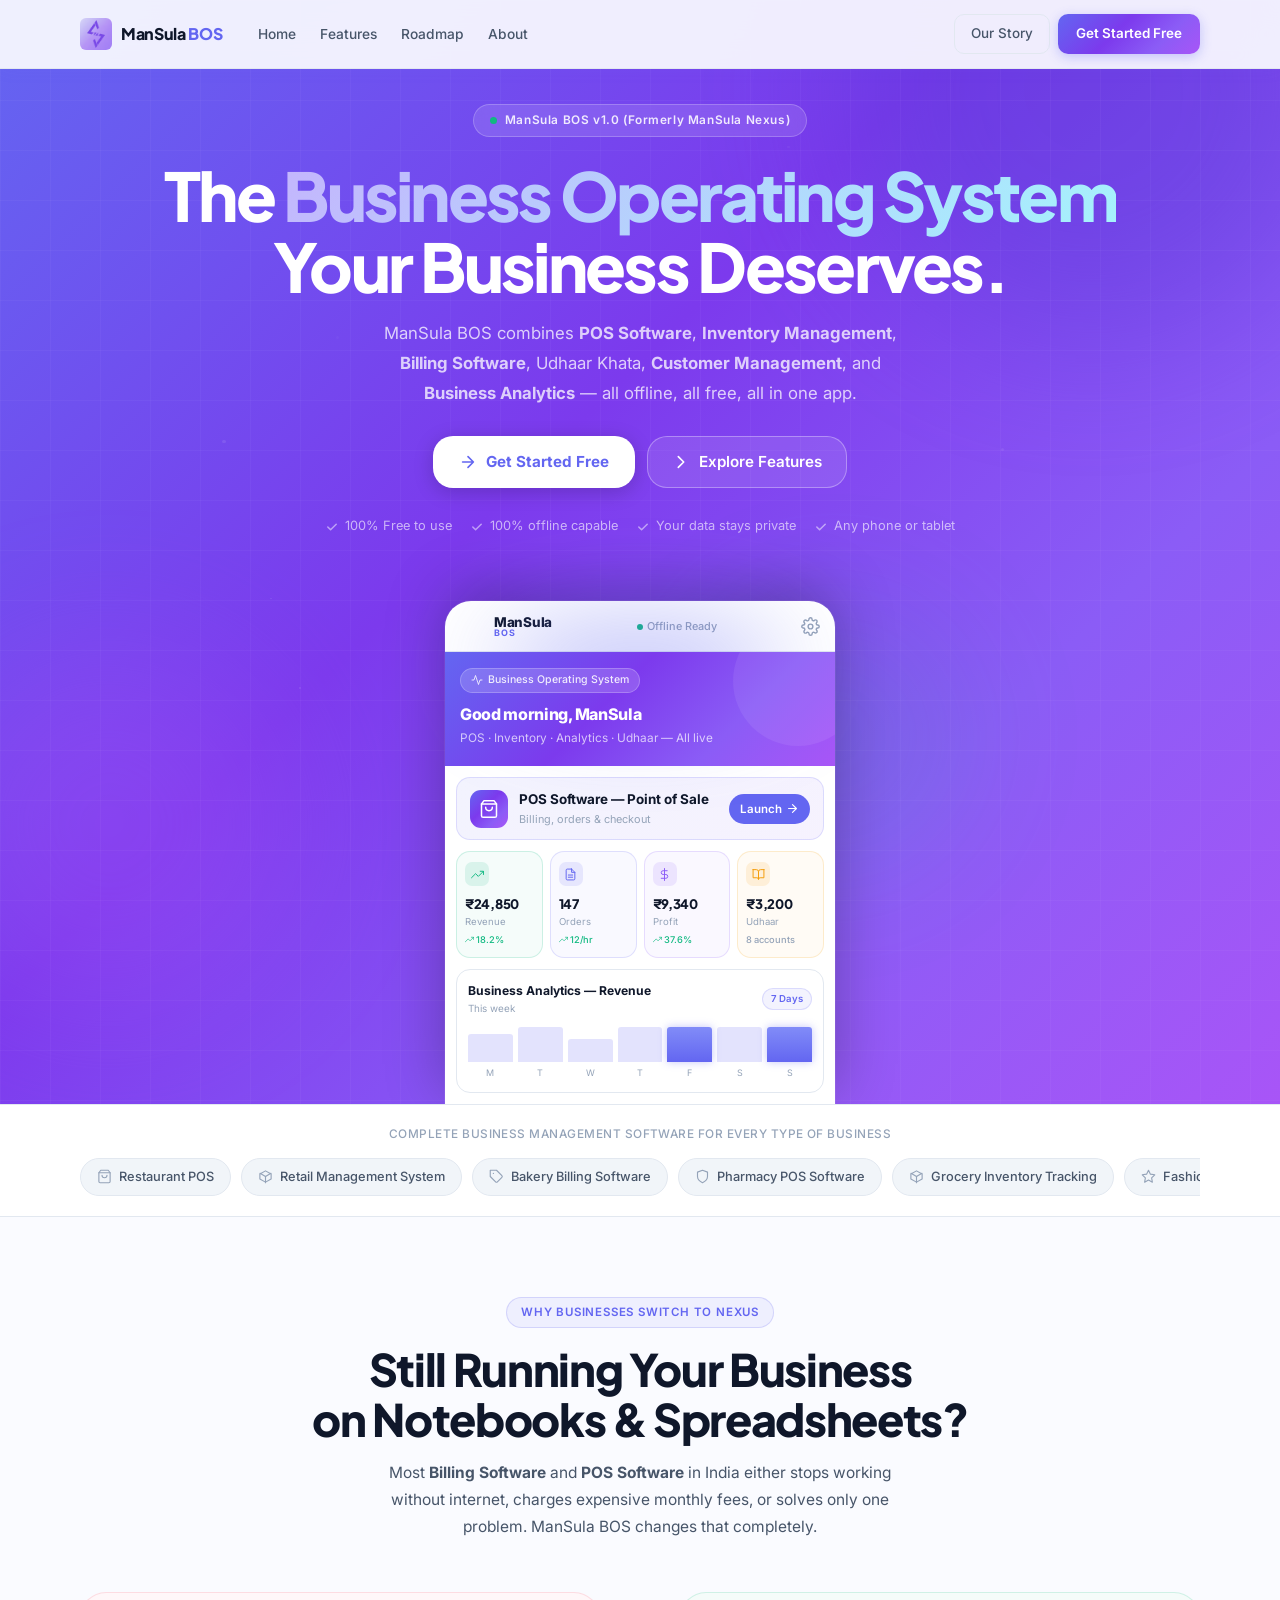
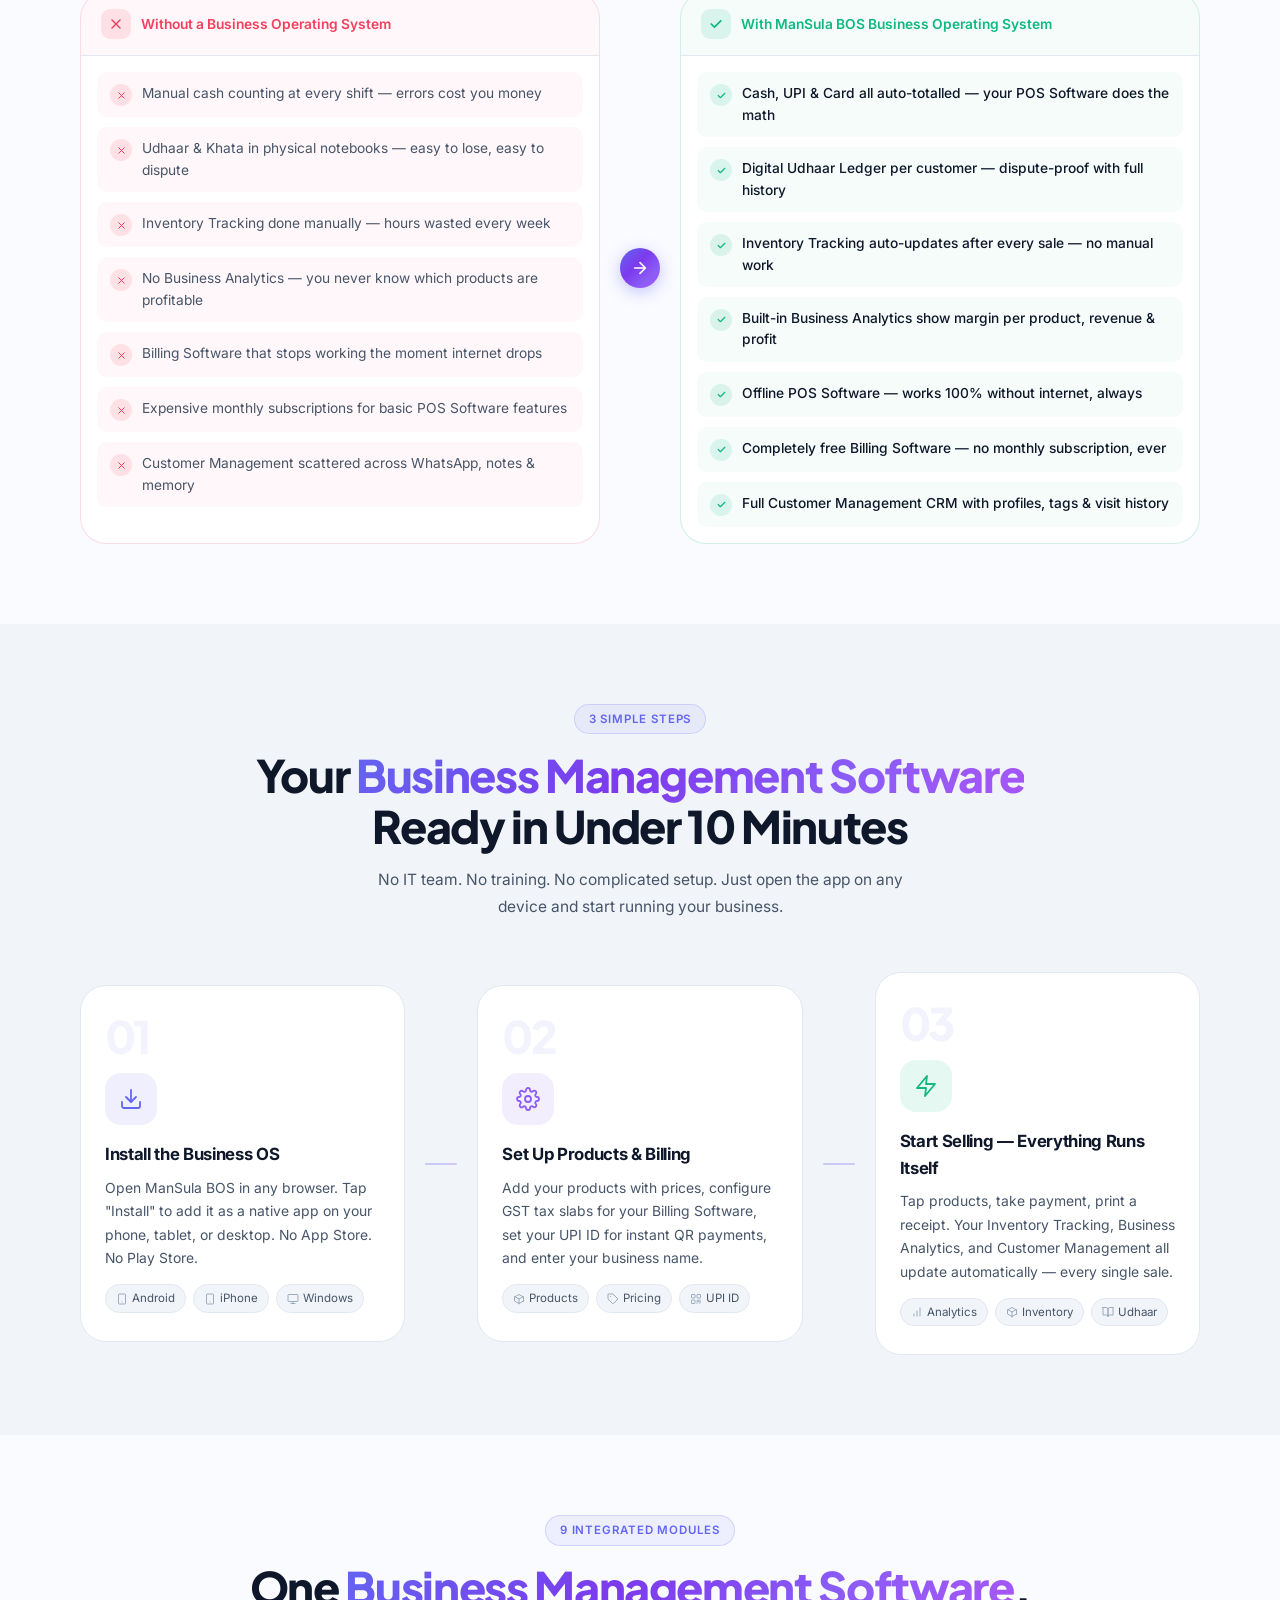
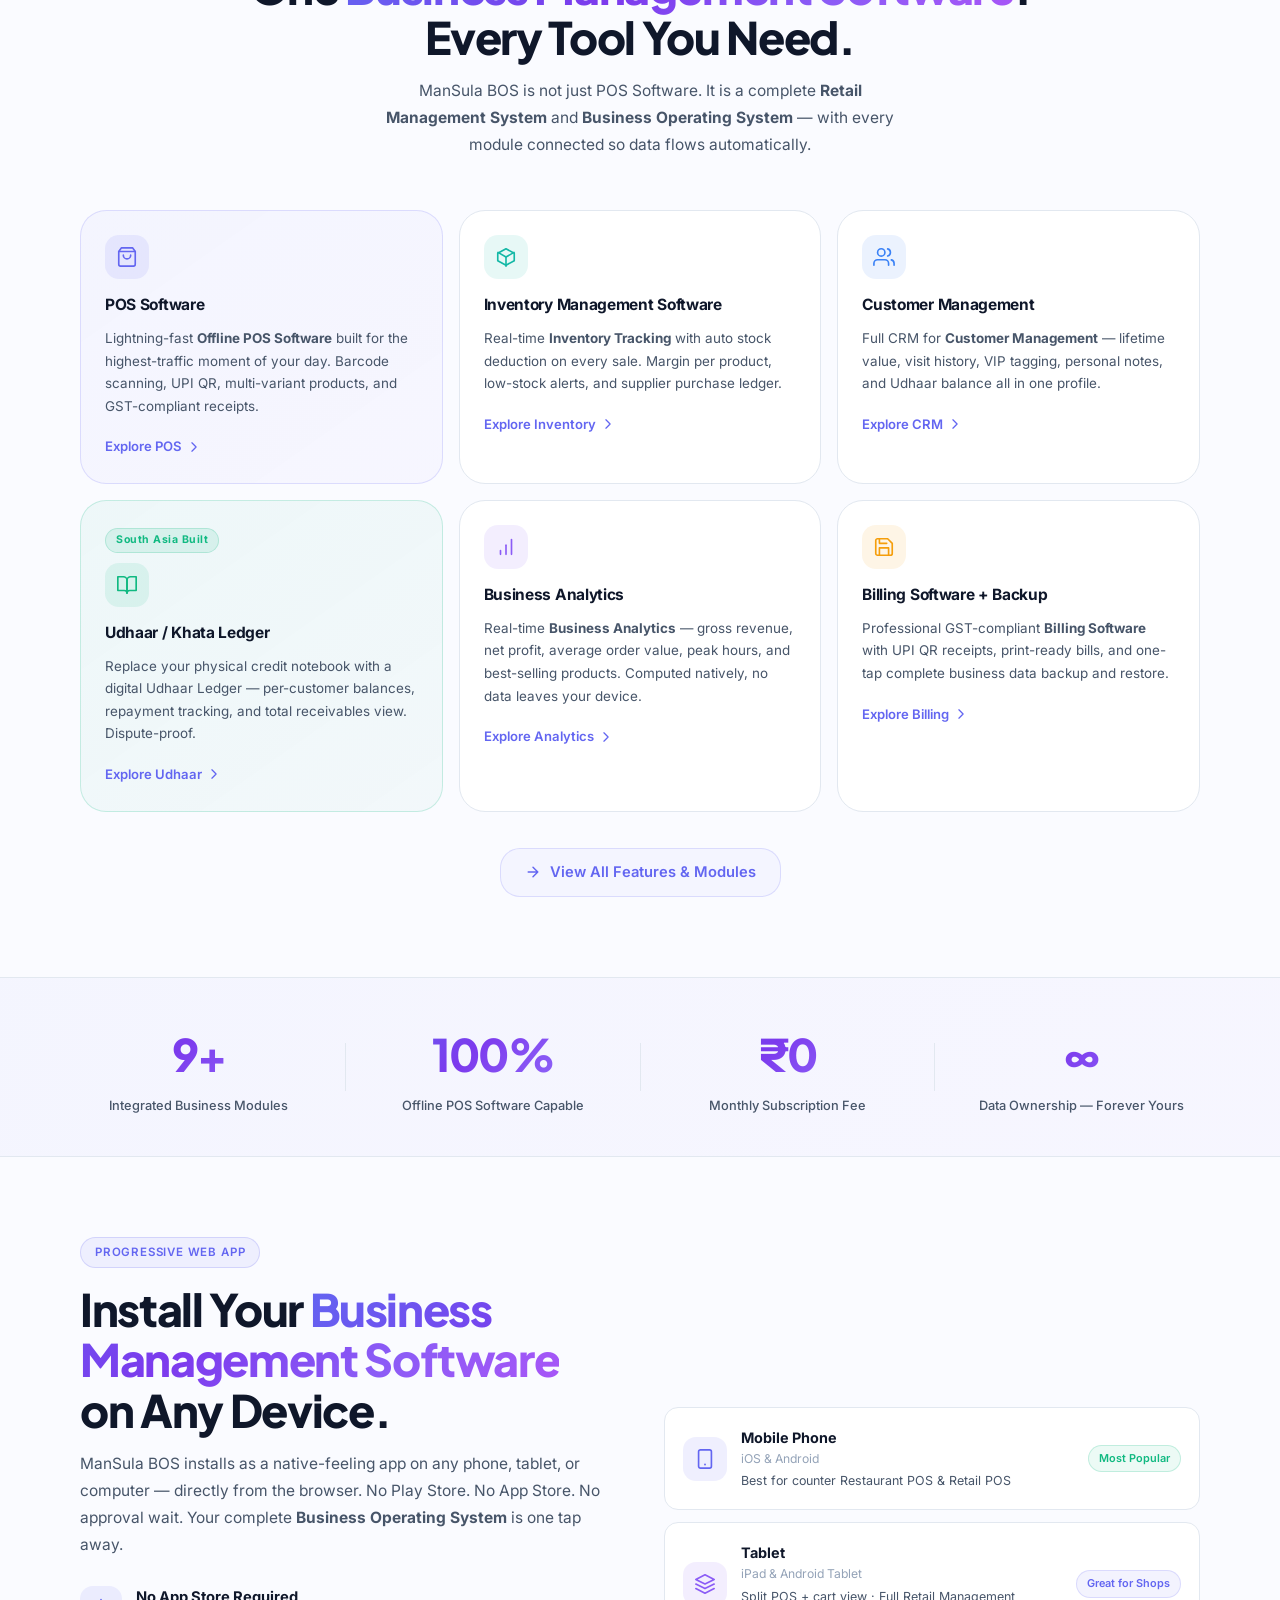
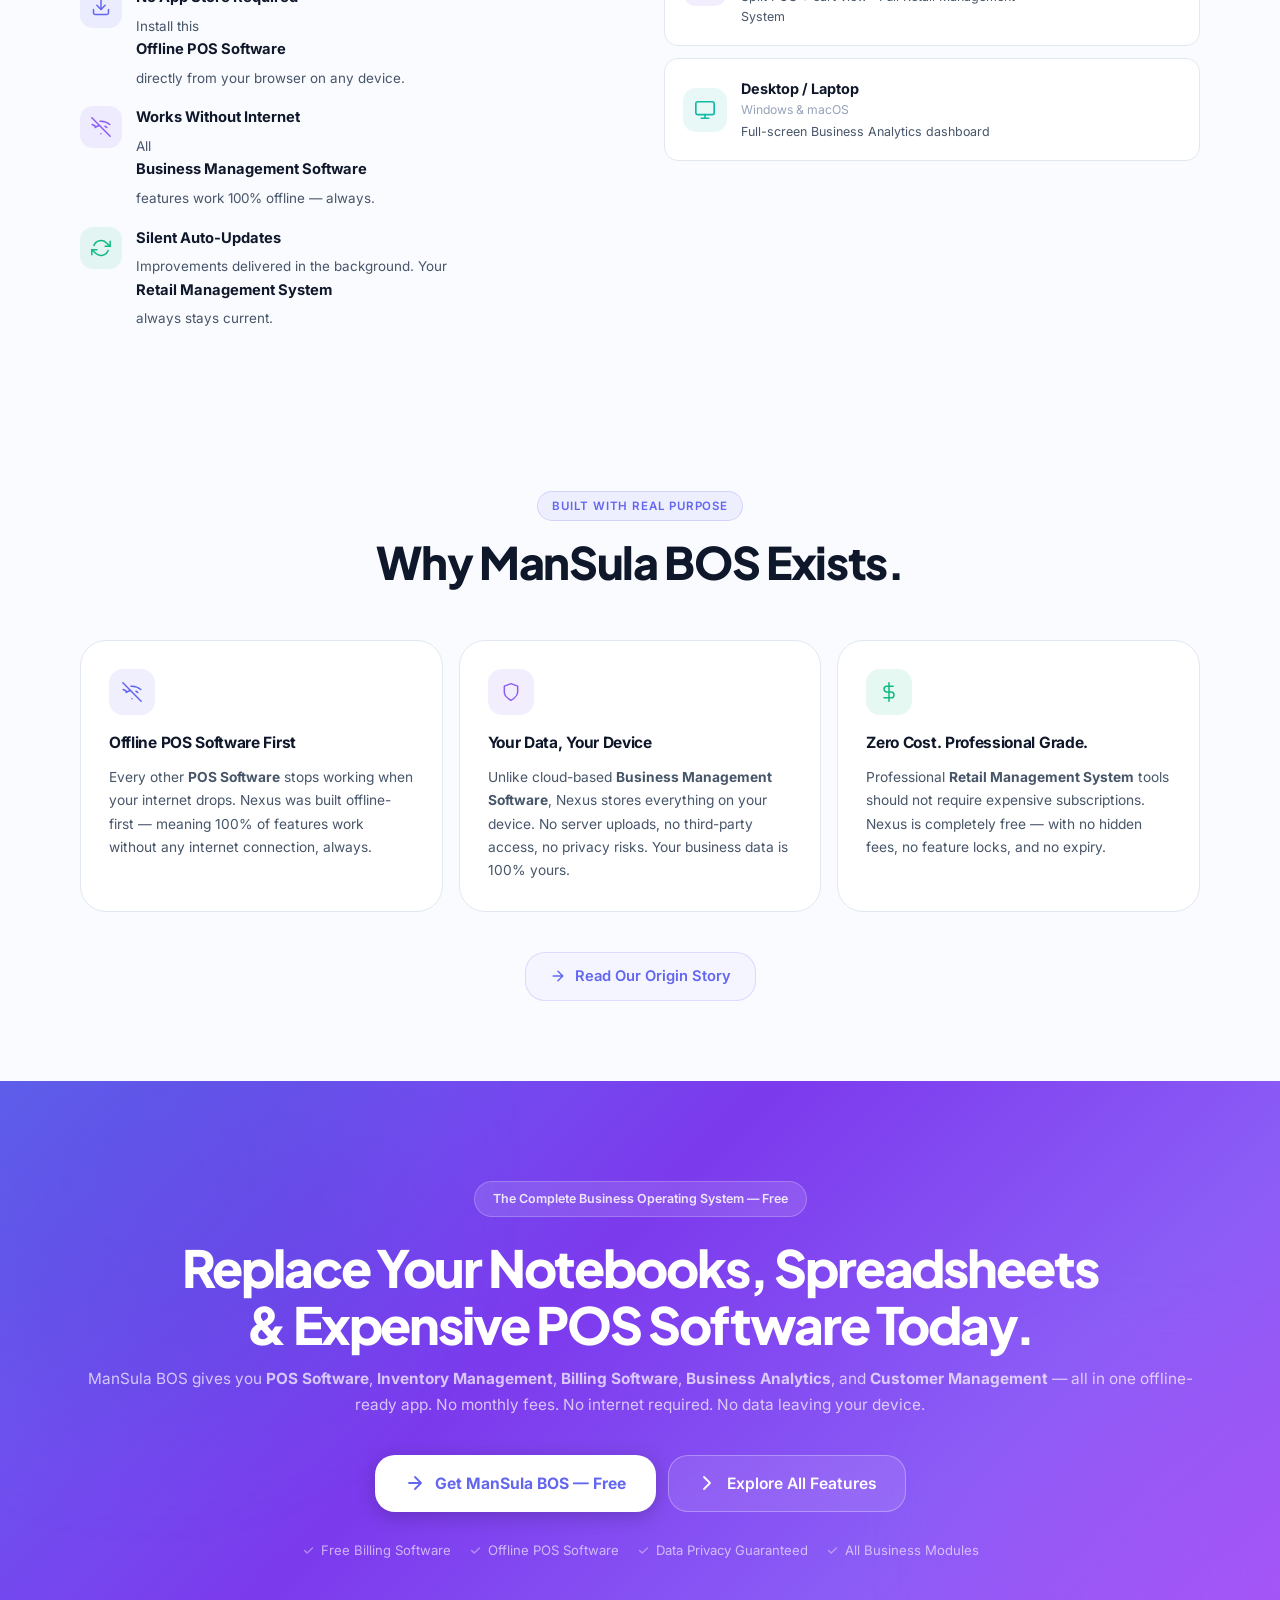
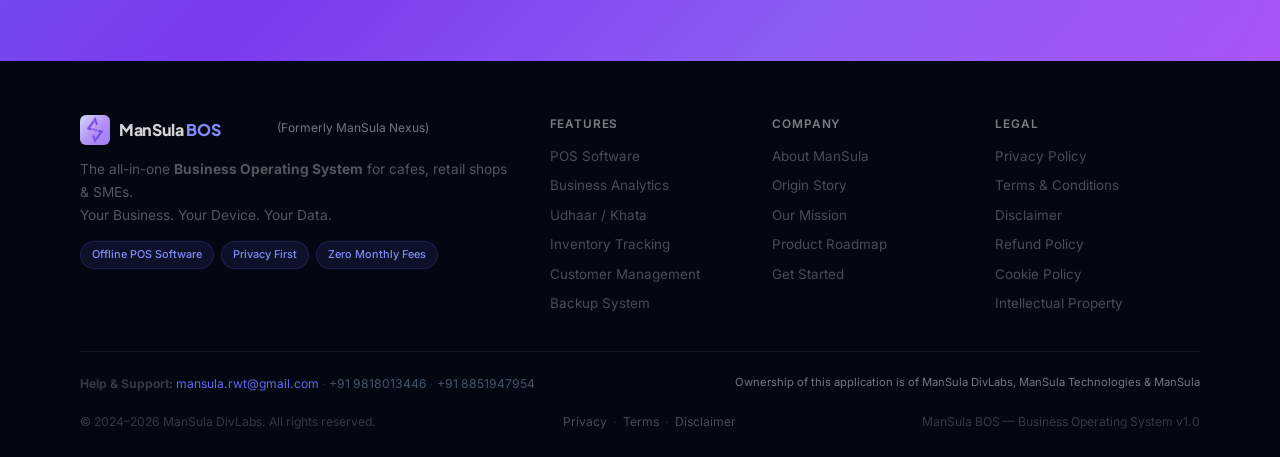
==== index.html @ 17d390ce "Initial commit for ManSula BOS (formerly Nexus)" ====
<!DOCTYPE html>
<html lang="en">

<head>
  <meta charset="UTF-8" />
  <meta name="viewport" content="width=device-width, initial-scale=1.0" />
  <title>ManSula BOS — #1 Offline Business Operating System (formerly Nexus)</title>
  <meta name="description"
    content="ManSula BOS is the all-in-one offline Business Operating System for Indian SMEs. Features POS Software, Inventory Management, Billing Software, Udhaar Khata, Customer Management & Business Analytics. Free, no monthly fees." />
  <meta name="keywords"
    content="ManSula BOS, MS BOS, ManSula Business Operating System, ManSula Business OS, ManSula Nexus, Business Operating System, POS Software, Inventory Management Software, Billing Software, Business Management Software, Offline POS Software, Retail Management System, Restaurant POS, Inventory Tracking, Customer Management, Business Analytics, Udhaar Khata, offline billing India" />
  <meta name="robots" content="index, follow" />
  <meta name="author" content="ManSula DivLabs" />
  <link rel="canonical" href="https://mansulanexus.app/index.html" />
  <meta property="og:title" content="ManSula BOS — Offline Business Operating System" />
  <meta property="og:description"
    content="The complete offline-first POS Software, Inventory Management, Billing & Business Analytics platform for SMEs. Free. Works without internet." />
  <meta property="og:type" content="website" />
  <meta property="og:url" content="https://mansulanexus.app" />
  <meta name="twitter:card" content="summary_large_image" />
  <meta name="twitter:title" content="ManSula BOS — Business Operating System" />
  <meta name="twitter:description"
    content="All-in-one offline POS Software, Inventory Tracking, Billing Software & Business Analytics for cafes, retail shops & SMEs." />
  <link rel="preconnect" href="https://fonts.googleapis.com" />
  <link rel="preconnect" href="https://fonts.gstatic.com" crossorigin />
  <link
    href="https://fonts.googleapis.com/css2?family=Inter:wght@300;400;500;600;700;800;900&family=Plus+Jakarta+Sans:wght@400;500;600;700;800&display=swap"
    rel="stylesheet" />
  <link rel="stylesheet" href="style.css" />
  <script type="application/ld+json">
  {
    "@context": "https://schema.org",
    "@type": "SoftwareApplication",
    "name": "ManSula BOS",
    "alternateName": ["MS BOS", "ManSula Nexus", "ManSula Business OS"],
    "applicationCategory": "BusinessApplication",
    "operatingSystem": "Web, iOS, Android, Windows, macOS",
    "offers": { "@type": "Offer", "price": "0", "priceCurrency": "INR" },
    "description": "ManSula BOS is an offline-first Business Operating System featuring POS Software, Inventory Management Software, Billing Software, Udhaar Khata Ledger, Customer Management, and Business Analytics for Indian SMEs, cafes, retail stores, and restaurants.",
    "featureList": ["Offline POS Software", "Inventory Management Software", "Billing Software", "Udhaar Khata Ledger", "Customer Management", "Business Analytics", "Retail Management System", "Restaurant POS"],
    "url": "https://mansulanexus.app",
    "publisher": { "@type": "Organization", "name": "ManSula DivLabs" }
  }
  </script>
</head>

<body>

  <div id="nav-placeholder"></div>

  <!-- ═══════ HERO ═══════ -->
  <section class="hero" id="hero">
    <div class="hero-orbs">
      <div class="orb o1"></div>
      <div class="orb o2"></div>
      <div class="orb o3"></div>
    </div>
    <div class="hero-grid-bg"></div>
    <div class="container hero-inner">
      <div class="hero-badge"><span class="pulse-dot"></span>ManSula BOS v1.0 (Formerly ManSula Nexus)</div>
      <h1 class="hero-title">The <span class="ht-grad">Business Operating System</span><br />Your Business Deserves.
      </h1>
      <p class="hero-sub">ManSula BOS combines <strong>POS Software</strong>, <strong>Inventory Management</strong>,
        <strong>Billing Software</strong>, Udhaar Khata, <strong>Customer Management</strong>, and <strong>Business
          Analytics</strong> — all offline, all free, all in one app.</p>
      <div class="hero-btns">
        <a href="#cta" class="btn-white"><svg width="18" height="18">
            <use href="#ic-arrow-r" />
          </svg>Get Started Free</a>
        <a href="features.html" class="btn-outline-white"><svg width="18" height="18">
            <use href="#ic-chevron-r" />
          </svg>Explore Features</a>
      </div>
      <div class="hero-trust">
        <div class="ht-item"><svg width="14" height="14">
            <use href="#ic-check" />
          </svg>100% Free to use</div>
        <div class="ht-item"><svg width="14" height="14">
            <use href="#ic-check" />
          </svg>100% offline capable</div>
        <div class="ht-item"><svg width="14" height="14">
            <use href="#ic-check" />
          </svg>Your data stays private</div>
        <div class="ht-item"><svg width="14" height="14">
            <use href="#ic-check" />
          </svg>Any phone or tablet</div>
      </div>
    </div>

    <!-- App Preview -->
    <div class="hero-preview-wrap">
      <div class="hero-glow-halo"></div>
      <div class="hero-app-shell">
        <div class="has-topbar">
          <div class="has-brand">
            <svg width="26" height="26">
              <use href="#ic-logo" />
            </svg>
            <div><span class="has-name">ManSula</span><span class="has-sub">BOS</span></div>
          </div>
          <div class="has-status"><span class="online-dot"></span>Offline Ready</div>
          <svg width="19" height="19" style="color:var(--t3)">
            <use href="#ic-settings" />
          </svg>
        </div>
        <div class="has-banner">
          <div class="has-banner-orb"></div>
          <div class="has-banner-pill"><svg width="12" height="12">
              <use href="#ic-activity" />
            </svg>Business Operating System</div>
          <div class="has-banner-title">Good morning, ManSula</div>
          <div class="has-banner-sub">POS · Inventory · Analytics · Udhaar — All live</div>
        </div>
        <div class="has-pos-strip">
          <div class="has-pos-icon"><svg width="20" height="20">
              <use href="#ic-cart" />
            </svg></div>
          <div>
            <div class="has-pos-name">POS Software — Point of Sale</div>
            <div class="has-pos-desc">Billing, orders &amp; checkout</div>
          </div>
          <div class="has-pos-launch">Launch <svg width="13" height="13">
              <use href="#ic-arrow-r" />
            </svg></div>
        </div>
        <div class="has-stats">
          <div class="has-stat hsg">
            <div class="hsi ei"><svg width="13" height="13">
                <use href="#ic-trend" />
              </svg></div>
            <div class="hs-val">₹24,850</div>
            <div class="hs-lbl">Revenue</div>
            <div class="hs-trend tup"><svg width="9" height="9">
                <use href="#ic-trend" />
              </svg>18.2%</div>
          </div>
          <div class="has-stat hsi-b">
            <div class="hsi ii"><svg width="13" height="13">
                <use href="#ic-file" />
              </svg></div>
            <div class="hs-val">147</div>
            <div class="hs-lbl">Orders</div>
            <div class="hs-trend tup"><svg width="9" height="9">
                <use href="#ic-trend" />
              </svg>12/hr</div>
          </div>
          <div class="has-stat hsi-c">
            <div class="hsi pi"><svg width="13" height="13">
                <use href="#ic-dollar" />
              </svg></div>
            <div class="hs-val">₹9,340</div>
            <div class="hs-lbl">Profit</div>
            <div class="hs-trend tup"><svg width="9" height="9">
                <use href="#ic-trend" />
              </svg>37.6%</div>
          </div>
          <div class="has-stat hsi-d">
            <div class="hsi ai"><svg width="13" height="13">
                <use href="#ic-book" />
              </svg></div>
            <div class="hs-val">₹3,200</div>
            <div class="hs-lbl">Udhaar</div>
            <div class="hs-trend tneut">8 accounts</div>
          </div>
        </div>
        <div class="has-chart">
          <div class="hc-head">
            <div>
              <div class="hc-title">Business Analytics — Revenue</div>
              <div class="hc-sub">This week</div>
            </div>
            <div class="hc-badge">7 Days</div>
          </div>
          <div class="hc-bars">
            <div class="hcb-g">
              <div class="hcb" style="height:52%"></div><span>M</span>
            </div>
            <div class="hcb-g">
              <div class="hcb" style="height:68%"></div><span>T</span>
            </div>
            <div class="hcb-g">
              <div class="hcb" style="height:44%"></div><span>W</span>
            </div>
            <div class="hcb-g">
              <div class="hcb" style="height:80%"></div><span>T</span>
            </div>
            <div class="hcb-g">
              <div class="hcb hcb-active" style="height:92%"></div><span>F</span>
            </div>
            <div class="hcb-g">
              <div class="hcb" style="height:74%"></div><span>S</span>
            </div>
            <div class="hcb-g">
              <div class="hcb hcb-active" style="height:100%"></div><span>S</span>
            </div>
          </div>
        </div>
      </div>
    </div>
  </section>

  <!-- ═══════ BIZ TYPES STRIP ═══════ -->
  <section class="biz-strip" aria-label="Supported business types">
    <div class="container">
      <p class="biz-strip-label">Complete Business Management Software for every type of business</p>
      <div class="biz-scroll-track">
        <div class="biz-scroll-inner">
          <div class="biz-tag"><svg width="15" height="15">
              <use href="#ic-cart" />
            </svg>Restaurant POS</div>
          <div class="biz-tag"><svg width="15" height="15">
              <use href="#ic-box" />
            </svg>Retail Management System</div>
          <div class="biz-tag"><svg width="15" height="15">
              <use href="#ic-tag" />
            </svg>Bakery Billing Software</div>
          <div class="biz-tag"><svg width="15" height="15">
              <use href="#ic-shield" />
            </svg>Pharmacy POS Software</div>
          <div class="biz-tag"><svg width="15" height="15">
              <use href="#ic-box" />
            </svg>Grocery Inventory Tracking</div>
          <div class="biz-tag"><svg width="15" height="15">
              <use href="#ic-star" />
            </svg>Fashion Retail POS</div>
          <div class="biz-tag"><svg width="15" height="15">
              <use href="#ic-phone" />
            </svg>Mobile Shop POS</div>
          <div class="biz-tag"><svg width="15" height="15">
              <use href="#ic-zap" />
            </svg>Electronics Billing</div>
          <div class="biz-tag"><svg width="15" height="15">
              <use href="#ic-cart" />
            </svg>Restaurant POS</div>
          <div class="biz-tag"><svg width="15" height="15">
              <use href="#ic-box" />
            </svg>Retail Management System</div>
          <div class="biz-tag"><svg width="15" height="15">
              <use href="#ic-tag" />
            </svg>Bakery Billing Software</div>
          <div class="biz-tag"><svg width="15" height="15">
              <use href="#ic-shield" />
            </svg>Pharmacy POS Software</div>
          <div class="biz-tag"><svg width="15" height="15">
              <use href="#ic-box" />
            </svg>Grocery Inventory Tracking</div>
          <div class="biz-tag"><svg width="15" height="15">
              <use href="#ic-star" />
            </svg>Fashion Retail POS</div>
          <div class="biz-tag"><svg width="15" height="15">
              <use href="#ic-phone" />
            </svg>Mobile Shop POS</div>
          <div class="biz-tag"><svg width="15" height="15">
              <use href="#ic-zap" />
            </svg>Electronics Billing</div>
        </div>
      </div>
    </div>
  </section>

  <!-- ═══════ THE PROBLEM ═══════ -->
  <section class="problem-section" id="problem" aria-labelledby="problem-heading">
    <div class="container">
      <div class="section-header">
        <div class="sbadge">Why Businesses Switch to Nexus</div>
        <h2 class="section-title" id="problem-heading">Still Running Your Business<br />on Notebooks &amp; Spreadsheets?
        </h2>
        <p class="section-sub">Most <strong>Billing Software</strong> and <strong>POS Software</strong> in India either
          stops working without internet, charges expensive monthly fees, or solves only one problem. ManSula BOS
          changes that completely.</p>
      </div>
      <div class="before-after">
        <div class="ba-col ba-before" data-fade data-fade-delay="0">
          <div class="ba-col-header">
            <div class="ba-header-icon ba-icon-red"><svg width="16" height="16">
                <use href="#ic-x" />
              </svg></div><span>Without a Business Operating System</span>
          </div>
          <div class="ba-items">
            <div class="ba-item pain-item">
              <div class="ba-dot ba-red"><svg width="11" height="11">
                  <use href="#ic-x" />
                </svg></div><span>Manual cash counting at every shift — errors cost you money</span>
            </div>
            <div class="ba-item pain-item">
              <div class="ba-dot ba-red"><svg width="11" height="11">
                  <use href="#ic-x" />
                </svg></div><span>Udhaar &amp; Khata in physical notebooks — easy to lose, easy to dispute</span>
            </div>
            <div class="ba-item pain-item">
              <div class="ba-dot ba-red"><svg width="11" height="11">
                  <use href="#ic-x" />
                </svg></div><span>Inventory Tracking done manually — hours wasted every week</span>
            </div>
            <div class="ba-item pain-item">
              <div class="ba-dot ba-red"><svg width="11" height="11">
                  <use href="#ic-x" />
                </svg></div><span>No Business Analytics — you never know which products are profitable</span>
            </div>
            <div class="ba-item pain-item">
              <div class="ba-dot ba-red"><svg width="11" height="11">
                  <use href="#ic-x" />
                </svg></div><span>Billing Software that stops working the moment internet drops</span>
            </div>
            <div class="ba-item pain-item">
              <div class="ba-dot ba-red"><svg width="11" height="11">
                  <use href="#ic-x" />
                </svg></div><span>Expensive monthly subscriptions for basic POS Software features</span>
            </div>
            <div class="ba-item pain-item">
              <div class="ba-dot ba-red"><svg width="11" height="11">
                  <use href="#ic-x" />
                </svg></div><span>Customer Management scattered across WhatsApp, notes &amp; memory</span>
            </div>
          </div>
        </div>
        <div class="ba-divider">
          <div class="ba-divider-icon"><svg width="18" height="18">
              <use href="#ic-arrow-r" />
            </svg></div>
        </div>
        <div class="ba-col ba-after" data-fade data-fade-delay="100">
          <div class="ba-col-header">
            <div class="ba-header-icon ba-icon-green"><svg width="16" height="16">
                <use href="#ic-check" />
              </svg></div><span>With ManSula BOS Business Operating System</span>
          </div>
          <div class="ba-items">
            <div class="ba-item solve-item">
              <div class="ba-dot ba-green"><svg width="11" height="11">
                  <use href="#ic-check" />
                </svg></div><span>Cash, UPI &amp; Card all auto-totalled — your POS Software does the math</span>
            </div>
            <div class="ba-item solve-item">
              <div class="ba-dot ba-green"><svg width="11" height="11">
                  <use href="#ic-check" />
                </svg></div><span>Digital Udhaar Ledger per customer — dispute-proof with full history</span>
            </div>
            <div class="ba-item solve-item">
              <div class="ba-dot ba-green"><svg width="11" height="11">
                  <use href="#ic-check" />
                </svg></div><span>Inventory Tracking auto-updates after every sale — no manual work</span>
            </div>
            <div class="ba-item solve-item">
              <div class="ba-dot ba-green"><svg width="11" height="11">
                  <use href="#ic-check" />
                </svg></div><span>Built-in Business Analytics show margin per product, revenue &amp; profit</span>
            </div>
            <div class="ba-item solve-item">
              <div class="ba-dot ba-green"><svg width="11" height="11">
                  <use href="#ic-check" />
                </svg></div><span>Offline POS Software — works 100% without internet, always</span>
            </div>
            <div class="ba-item solve-item">
              <div class="ba-dot ba-green"><svg width="11" height="11">
                  <use href="#ic-check" />
                </svg></div><span>Completely free Billing Software — no monthly subscription, ever</span>
            </div>
            <div class="ba-item solve-item">
              <div class="ba-dot ba-green"><svg width="11" height="11">
                  <use href="#ic-check" />
                </svg></div><span>Full Customer Management CRM with profiles, tags &amp; visit history</span>
            </div>
          </div>
        </div>
      </div>
    </div>
  </section>

  <!-- ═══════ HOW IT WORKS ═══════ -->
  <section class="how-section" aria-labelledby="how-heading">
    <div class="container">
      <div class="section-header">
        <div class="sbadge">3 Simple Steps</div>
        <h2 class="section-title" id="how-heading">Your <span class="gradient-text">Business Management
            Software</span><br />Ready in Under 10 Minutes</h2>
        <p class="section-sub">No IT team. No training. No complicated setup. Just open the app on any device and start
          running your business.</p>
      </div>
      <div class="steps-grid">
        <div class="step-card" data-fade data-fade-delay="0">
          <div class="step-number">01</div>
          <div class="step-icon-wrap step-indigo"><svg width="24" height="24">
              <use href="#ic-download" />
            </svg></div>
          <h3>Install the Business OS</h3>
          <p>Open ManSula BOS in any browser. Tap "Install" to add it as a native app on your phone, tablet, or
            desktop. No App Store. No Play Store.</p>
          <div class="step-devices">
            <span><svg width="12" height="12">
                <use href="#ic-smartphone" />
              </svg>Android</span>
            <span><svg width="12" height="12">
                <use href="#ic-smartphone" />
              </svg>iPhone</span>
            <span><svg width="12" height="12">
                <use href="#ic-monitor" />
              </svg>Windows</span>
          </div>
        </div>
        <div class="step-connector">
          <div class="step-conn-line"></div>
        </div>
        <div class="step-card" data-fade data-fade-delay="100">
          <div class="step-number">02</div>
          <div class="step-icon-wrap step-purple"><svg width="24" height="24">
              <use href="#ic-settings" />
            </svg></div>
          <h3>Set Up Products &amp; Billing</h3>
          <p>Add your products with prices, configure GST tax slabs for your Billing Software, set your UPI ID for
            instant QR payments, and enter your business name.</p>
          <div class="step-devices">
            <span><svg width="12" height="12">
                <use href="#ic-box" />
              </svg>Products</span>
            <span><svg width="12" height="12">
                <use href="#ic-tag" />
              </svg>Pricing</span>
            <span><svg width="12" height="12">
                <use href="#ic-qr" />
              </svg>UPI ID</span>
          </div>
        </div>
        <div class="step-connector">
          <div class="step-conn-line"></div>
        </div>
        <div class="step-card" data-fade data-fade-delay="200">
          <div class="step-number">03</div>
          <div class="step-icon-wrap step-emerald"><svg width="24" height="24">
              <use href="#ic-zap" />
            </svg></div>
          <h3>Start Selling — Everything Runs Itself</h3>
          <p>Tap products, take payment, print a receipt. Your Inventory Tracking, Business Analytics, and Customer
            Management all update automatically — every single sale.</p>
          <div class="step-devices">
            <span><svg width="12" height="12">
                <use href="#ic-chart" />
              </svg>Analytics</span>
            <span><svg width="12" height="12">
                <use href="#ic-box" />
              </svg>Inventory</span>
            <span><svg width="12" height="12">
                <use href="#ic-book" />
              </svg>Udhaar</span>
          </div>
        </div>
      </div>
    </div>
  </section>

  <!-- ═══════ FEATURES OVERVIEW ═══════ -->
  <section class="features-overview-section" aria-labelledby="feat-heading">
    <div class="container">
      <div class="section-header">
        <div class="sbadge">9 Integrated Modules</div>
        <h2 class="section-title" id="feat-heading">One <span class="gradient-text">Business Management
            Software</span>.<br />Every Tool You Need.</h2>
        <p class="section-sub">ManSula BOS is not just POS Software. It is a complete <strong>Retail Management
            System</strong> and <strong>Business Operating System</strong> — with every module connected so data flows
          automatically.</p>
      </div>
      <div class="feat-overview-grid">

        <article class="fo-card fo-featured" data-fade data-fade-delay="0">
          <div class="fo-icon fo-indigo"><svg width="22" height="22">
              <use href="#ic-cart" />
            </svg></div>
          <h3>POS Software</h3>
          <p>Lightning-fast <strong>Offline POS Software</strong> built for the highest-traffic moment of your day.
            Barcode scanning, UPI QR, multi-variant products, and GST-compliant receipts.</p>
          <a href="features.html#pos" class="fo-link">Explore POS <svg width="14" height="14">
              <use href="#ic-chevron-r" />
            </svg></a>
        </article>

        <article class="fo-card" data-fade data-fade-delay="60">
          <div class="fo-icon fo-teal"><svg width="22" height="22">
              <use href="#ic-box" />
            </svg></div>
          <h3>Inventory Management Software</h3>
          <p>Real-time <strong>Inventory Tracking</strong> with auto stock deduction on every sale. Margin per product,
            low-stock alerts, and supplier purchase ledger.</p>
          <a href="features.html#inventory" class="fo-link">Explore Inventory <svg width="14" height="14">
              <use href="#ic-chevron-r" />
            </svg></a>
        </article>

        <article class="fo-card" data-fade data-fade-delay="120">
          <div class="fo-icon fo-blue"><svg width="22" height="22">
              <use href="#ic-users" />
            </svg></div>
          <h3>Customer Management</h3>
          <p>Full CRM for <strong>Customer Management</strong> — lifetime value, visit history, VIP tagging, personal
            notes, and Udhaar balance all in one profile.</p>
          <a href="features.html#crm" class="fo-link">Explore CRM <svg width="14" height="14">
              <use href="#ic-chevron-r" />
            </svg></a>
        </article>

        <article class="fo-card fo-highlighted" data-fade data-fade-delay="0">
          <div class="fo-badge-pill fo-badge-em">South Asia Built</div>
          <div class="fo-icon fo-emerald"><svg width="22" height="22">
              <use href="#ic-book" />
            </svg></div>
          <h3>Udhaar / Khata Ledger</h3>
          <p>Replace your physical credit notebook with a digital Udhaar Ledger — per-customer balances, repayment
            tracking, and total receivables view. Dispute-proof.</p>
          <a href="features.html#udhaar" class="fo-link">Explore Udhaar <svg width="14" height="14">
              <use href="#ic-chevron-r" />
            </svg></a>
        </article>

        <article class="fo-card" data-fade data-fade-delay="60">
          <div class="fo-icon fo-purple"><svg width="22" height="22">
              <use href="#ic-chart" />
            </svg></div>
          <h3>Business Analytics</h3>
          <p>Real-time <strong>Business Analytics</strong> — gross revenue, net profit, average order value, peak hours,
            and best-selling products. Computed natively, no data leaves your device.</p>
          <a href="features.html#analytics" class="fo-link">Explore Analytics <svg width="14" height="14">
              <use href="#ic-chevron-r" />
            </svg></a>
        </article>

        <article class="fo-card" data-fade data-fade-delay="120">
          <div class="fo-icon fo-amber"><svg width="22" height="22">
              <use href="#ic-save" />
            </svg></div>
          <h3>Billing Software + Backup</h3>
          <p>Professional GST-compliant <strong>Billing Software</strong> with UPI QR receipts, print-ready bills, and
            one-tap complete business data backup and restore.</p>
          <a href="features.html#backup" class="fo-link">Explore Billing <svg width="14" height="14">
              <use href="#ic-chevron-r" />
            </svg></a>
        </article>

      </div>
      <div class="fo-cta-row">
        <a href="features.html" class="btn-outline-primary">
          <svg width="16" height="16">
            <use href="#ic-arrow-r" />
          </svg>
          View All Features &amp; Modules
        </a>
      </div>
    </div>
  </section>

  <!-- ═══════ STATS BAND ═══════ -->
  <section class="stats-band" aria-label="Key numbers">
    <div class="container">
      <div class="stats-band-grid">
        <div class="sb-stat" data-fade data-fade-delay="0">
          <div class="sb-num">9+</div>
          <div class="sb-lbl">Integrated Business Modules</div>
        </div>
        <div class="sb-div"></div>
        <div class="sb-stat" data-fade data-fade-delay="60">
          <div class="sb-num">100%</div>
          <div class="sb-lbl">Offline POS Software Capable</div>
        </div>
        <div class="sb-div"></div>
        <div class="sb-stat" data-fade data-fade-delay="120">
          <div class="sb-num">₹0</div>
          <div class="sb-lbl">Monthly Subscription Fee</div>
        </div>
        <div class="sb-div"></div>
        <div class="sb-stat" data-fade data-fade-delay="180">
          <div class="sb-num">∞</div>
          <div class="sb-lbl">Data Ownership — Forever Yours</div>
        </div>
      </div>
    </div>
  </section>

  <!-- ═══════ PWA SECTION ═══════ -->
  <section class="pwa-section" aria-labelledby="pwa-heading">
    <div class="container">
      <div class="pwa-layout">
        <div class="pwa-text">
          <div class="sbadge">Progressive Web App</div>
          <h2 class="section-title" id="pwa-heading">Install Your <span class="gradient-text">Business Management
              Software</span><br />on Any Device.</h2>
          <p class="section-sub" style="text-align:left;margin:0 0 28px">ManSula BOS installs as a native-feeling app
            on any phone, tablet, or computer — directly from the browser. No Play Store. No App Store. No approval
            wait. Your complete <strong>Business Operating System</strong> is one tap away.</p>
          <div class="pwa-points">
            <div class="pwa-pt" data-fade data-fade-delay="0">
              <div class="pwa-pt-icon pwa-indigo"><svg width="20" height="20">
                  <use href="#ic-download" />
                </svg></div>
              <div><strong>No App Store Required</strong><span>Install this <strong>Offline POS Software</strong>
                  directly from your browser on any device.</span></div>
            </div>
            <div class="pwa-pt" data-fade data-fade-delay="80">
              <div class="pwa-pt-icon pwa-purple"><svg width="20" height="20">
                  <use href="#ic-wifi-off" />
                </svg></div>
              <div><strong>Works Without Internet</strong><span>All <strong>Business Management Software</strong>
                  features work 100% offline — always.</span></div>
            </div>
            <div class="pwa-pt" data-fade data-fade-delay="160">
              <div class="pwa-pt-icon pwa-emerald"><svg width="20" height="20">
                  <use href="#ic-refresh" />
                </svg></div>
              <div><strong>Silent Auto-Updates</strong><span>Improvements delivered in the background. Your
                  <strong>Retail Management System</strong> always stays current.</span></div>
            </div>
          </div>
        </div>
        <div class="pwa-devices-col">
          <div class="pwa-device-card" data-fade data-fade-delay="0">
            <div class="pwa-device-icon pwa-indigo"><svg width="22" height="22">
                <use href="#ic-smartphone" />
              </svg></div>
            <div>
              <div class="pwa-device-name">Mobile Phone</div>
              <div class="pwa-device-os">iOS &amp; Android</div>
              <div class="pwa-device-layout">Best for counter Restaurant POS &amp; Retail POS</div>
            </div>
            <div class="pwa-device-badge best-badge">Most Popular</div>
          </div>
          <div class="pwa-device-card" data-fade data-fade-delay="80">
            <div class="pwa-device-icon pwa-purple"><svg width="22" height="22">
                <use href="#ic-layers" />
              </svg></div>
            <div>
              <div class="pwa-device-name">Tablet</div>
              <div class="pwa-device-os">iPad &amp; Android Tablet</div>
              <div class="pwa-device-layout">Split POS + cart view · Full Retail Management System</div>
            </div>
            <div class="pwa-device-badge">Great for Shops</div>
          </div>
          <div class="pwa-device-card" data-fade data-fade-delay="160">
            <div class="pwa-device-icon pwa-teal"><svg width="22" height="22">
                <use href="#ic-monitor" />
              </svg></div>
            <div>
              <div class="pwa-device-name">Desktop / Laptop</div>
              <div class="pwa-device-os">Windows &amp; macOS</div>
              <div class="pwa-device-layout">Full-screen Business Analytics dashboard</div>
            </div>
          </div>
        </div>
      </div>
    </div>
  </section>

  <!-- ═══════ TESTIMONIAL / TRUST QUOTE ═══════ -->
  <section class="trust-section" aria-labelledby="trust-heading">
    <div class="container">
      <div class="section-header">
        <div class="sbadge">Built with Real Purpose</div>
        <h2 class="section-title" id="trust-heading">Why ManSula BOS Exists.</h2>
      </div>
      <div class="trust-cards">
        <div class="tc-card" data-fade data-fade-delay="0">
          <div class="tc-icon tc-indigo"><svg width="20" height="20">
              <use href="#ic-wifi-off" />
            </svg></div>
          <h3>Offline POS Software First</h3>
          <p>Every other <strong>POS Software</strong> stops working when your internet drops. Nexus was built
            offline-first — meaning 100% of features work without any internet connection, always.</p>
        </div>
        <div class="tc-card" data-fade data-fade-delay="80">
          <div class="tc-icon tc-purple"><svg width="20" height="20">
              <use href="#ic-shield" />
            </svg></div>
          <h3>Your Data, Your Device</h3>
          <p>Unlike cloud-based <strong>Business Management Software</strong>, Nexus stores everything on your device.
            No server uploads, no third-party access, no privacy risks. Your business data is 100% yours.</p>
        </div>
        <div class="tc-card" data-fade data-fade-delay="160">
          <div class="tc-icon tc-emerald"><svg width="20" height="20">
              <use href="#ic-dollar" />
            </svg></div>
          <h3>Zero Cost. Professional Grade.</h3>
          <p>Professional <strong>Retail Management System</strong> tools should not require expensive subscriptions.
            Nexus is completely free — with no hidden fees, no feature locks, and no expiry.</p>
        </div>
      </div>
      <div class="trust-story-link" data-fade data-fade-delay="0">
        <a href="about.html" class="btn-outline-primary">
          <svg width="16" height="16">
            <use href="#ic-arrow-r" />
          </svg>
          Read Our Origin Story
        </a>
      </div>
    </div>
  </section>

  <!-- ═══════ CTA ═══════ -->
  <section class="cta-section" id="cta" aria-labelledby="cta-heading">
    <div class="cta-orbs">
      <div class="cta-o co1"></div>
      <div class="cta-o co2"></div>
    </div>
    <div class="container">
      <div class="cta-inner">
        <div class="cta-badge-pill">The Complete Business Operating System — Free</div>
        <h2 class="cta-title" id="cta-heading">Replace Your Notebooks, Spreadsheets<br />&amp; Expensive POS Software
          Today.</h2>
        <p class="cta-sub">ManSula BOS gives you <strong>POS Software</strong>, <strong>Inventory Management</strong>,
          <strong>Billing Software</strong>, <strong>Business Analytics</strong>, and <strong>Customer
            Management</strong> — all in one offline-ready app. No monthly fees. No internet required. No data leaving
          your device.</p>
        <div class="cta-btns">
          <button class="cta-btn-primary" id="ctaStart"
            onclick="alert('ManSula BOS is launching soon! Check back for the live link.')">
            <svg width="20" height="20">
              <use href="#ic-arrow-r" />
            </svg>
            Get ManSula BOS — Free
          </button>
          <a href="features.html" class="cta-btn-ghost">
            <svg width="20" height="20">
              <use href="#ic-chevron-r" />
            </svg>
            Explore All Features
          </a>
        </div>
        <div class="cta-trust-pills">
          <div class="ctp"><svg width="13" height="13">
              <use href="#ic-check" />
            </svg>Free Billing Software</div>
          <div class="ctp"><svg width="13" height="13">
              <use href="#ic-check" />
            </svg>Offline POS Software</div>
          <div class="ctp"><svg width="13" height="13">
              <use href="#ic-check" />
            </svg>Data Privacy Guaranteed</div>
          <div class="ctp"><svg width="13" height="13">
              <use href="#ic-check" />
            </svg>All Business Modules</div>
        </div>
      </div>
    </div>
  </section>

  <div id="footer-placeholder"></div>

  <script src="shared.js"></script>
  <script src="script.js"></script>
</body>

</html>
---- style.css ----
/* ════════════════════════════════════════════════════
   MANSULA NEXUS — Complete Landing Page Styles
   Mobile-First · Premium · Visual-Rich
   ════════════════════════════════════════════════════ */

/* ─── TOKENS ─────────────────────────────────────── */
:root {
  --primary: #6366F1;
  --primary-dk: #4F46E5;
  --secondary: #8B5CF6;
  --accent: #10B981;
  --teal: #14B8A6;
  --blue: #3B82F6;
  --amber: #F59E0B;
  --rose: #F43F5E;

  --bg: #FAFBFF;
  --bg-card: #FFFFFF;
  --bg-raised: #F1F5F9;
  --bg-dark: #050816;
  --bg-dark-2: #0B1220;

  --t1: #0F172A;
  --t2: #475569;
  --t3: #94A3B8;
  --t4: #CBD5E1;

  --border: #E2E8F0;
  --border-i: rgba(99, 102, 241, .18);

  --grad: linear-gradient(135deg, #6366F1 0%, #7C3AED 42%, #8B5CF6 72%, #A855F7 100%);
  --grad-em: linear-gradient(135deg, #10B981, #059669);

  --sh: 0 2px 16px rgba(15, 23, 42, .06);
  --sh-hover: 0 8px 40px rgba(99, 102, 241, .14);
  --sh-pop: 0 20px 60px rgba(15, 23, 42, .12);

  --r-sm: 10px;
  --r-md: 14px;
  --r-lg: 20px;
  --r-xl: 26px;
  --r-2xl: 32px;

  --font: 'Inter', 'Plus Jakarta Sans', system-ui, sans-serif;
  --font-d: 'Plus Jakarta Sans', 'Inter', system-ui, sans-serif;
}

* {
  text-decoration: none;
}

/* ─── RESET ──────────────────────────────────────── */
*,
*::before,
*::after {
  box-sizing: border-box;
  margin: 0;
  padding: 0
}

html {
  scroll-behavior: smooth
}

body {
  font-family: var(--font);
  background: var(--bg);
  color: var(--t1);
  line-height: 1.6;
  overflow-x: hidden;
  -webkit-font-smoothing: antialiased;
}

img,
svg {
  display: block
}

button {
  cursor: pointer;
  font-family: var(--font);
  border: none;
  outline: none
}

/* ─── LAYOUT ─────────────────────────────────────── */
.container {
  max-width: 1160px;
  margin: 0 auto;
  padding: 0 20px
}

/* ─── UTILITIES ──────────────────────────────────── */
.gradient-text {
  background: var(--grad);
  -webkit-background-clip: text;
  -webkit-text-fill-color: transparent;
  background-clip: text;
}

.gradient-text-emerald {
  background: var(--grad-em);
  -webkit-background-clip: text;
  -webkit-text-fill-color: transparent;
  background-clip: text;
}

.section-header {
  text-align: center;
  margin-bottom: 52px
}

.sbadge {
  display: inline-flex;
  align-items: center;
  gap: 6px;
  padding: 5px 14px;
  background: rgba(99, 102, 241, .08);
  border: 1px solid rgba(99, 102, 241, .2);
  border-radius: 100px;
  font-size: .72rem;
  font-weight: 600;
  color: var(--primary);
  letter-spacing: .07em;
  text-transform: uppercase;
  margin-bottom: 16px;
}

.sbadge-light {
  background: rgba(255, 255, 255, .12);
  border-color: rgba(255, 255, 255, .25);
  color: rgba(255, 255, 255, .85)
}

.sbadge-emerald {
  background: rgba(16, 185, 129, .1);
  border-color: rgba(16, 185, 129, .22);
  color: #10B981
}

.sbadge-blue {
  background: rgba(59, 130, 246, .1);
  border-color: rgba(59, 130, 246, .2);
  color: var(--blue)
}

.section-title {
  font-family: var(--font-d);
  font-size: clamp(1.75rem, 5vw, 2.8rem);
  font-weight: 800;
  line-height: 1.13;
  letter-spacing: -.03em;
  margin-bottom: 14px;
}

.light-title {
  color: #F8FAFC
}

.section-sub {
  font-size: .97rem;
  color: var(--t2);
  max-width: 540px;
  margin: 0 auto;
  line-height: 1.75;
}

.light-sub {
  color: rgba(248, 250, 252, .55)
}

/* fade-up */
.fade-up {
  opacity: 0;
  transform: translateY(26px);
  transition: opacity .6s ease, transform .6s ease
}

.fade-up.in {
  opacity: 1;
  transform: translateY(0)
}

/* ═══════════════════════════════════════════════════
   NAVBAR
═══════════════════════════════════════════════════ */
.navbar {
  position: fixed;
  top: 0;
  left: 0;
  right: 0;
  z-index: 1000;
  transition: background .3s, box-shadow .3s;
  background: rgba(250, 251, 255, .93);
  backdrop-filter: blur(20px);
  -webkit-backdrop-filter: blur(20px);
  border-bottom: 1px solid var(--border);
  box-shadow: 0 1px 16px rgba(99, 102, 241, .07);
}

.navbar.scrolled {
  background: rgba(250, 251, 255, .93);
  backdrop-filter: blur(20px);
  -webkit-backdrop-filter: blur(20px);
  border-bottom: 1px solid var(--border);
  box-shadow: 0 1px 16px rgba(99, 102, 241, .07);
}

.nav-container {
  max-width: 1160px;
  margin: 0 auto;
  padding: 14px 20px;
  display: flex;
  align-items: center;
  gap: 24px;
}

.nav-logo {
  display: flex;
  align-items: center;
  gap: 9px;
  text-decoration: none;
  flex-shrink: 0
}

.logo-svg {
  border-radius: 9px;
  box-shadow: 0 3px 12px rgba(99, 102, 241, .3)
}

.logo-text {
  font-family: var(--font-d);
  font-size: 1rem;
  font-weight: 800;
  color: var(--t1);
  letter-spacing: -.02em
}

.logo-accent {
  color: var(--primary)
}

.nav-links {
  display: none;
  list-style: none;
  gap: 2px
}

@media(min-width:768px) {
  .nav-links {
    display: flex
  }
}

.nav-links a {
  text-decoration: none;
  color: var(--t2);
  font-size: .86rem;
  font-weight: 500;
  padding: 7px 11px;
  border-radius: var(--r-sm);
  transition: color .2s, background .2s;
}

.nav-links a:hover {
  color: var(--primary);
  background: rgba(99, 102, 241, .06)
}

.nav-actions {
  display: none;
  align-items: center;
  gap: 8px;
  margin-left: auto
}

@media(min-width:768px) {
  .nav-actions {
    display: flex
  }
}

.btn-nav-ghost {
  padding: 8px 16px;
  border-radius: var(--r-sm);
  border: 1px solid var(--border);
  background: transparent;
  color: var(--t2);
  font-size: .84rem;
  font-weight: 500;
  transition: all .2s;
}

.btn-nav-ghost:hover {
  border-color: var(--primary);
  color: var(--primary)
}

.btn-nav-primary {
  padding: 9px 18px;
  border-radius: var(--r-sm);
  background: var(--grad);
  color: #fff;
  font-size: .84rem;
  font-weight: 600;
  box-shadow: 0 3px 12px rgba(99, 102, 241, .32);
  transition: all .2s;
}

.btn-nav-primary:hover {
  transform: translateY(-1px);
  box-shadow: 0 5px 18px rgba(99, 102, 241, .44)
}

.mobile-menu-btn {
  display: flex;
  align-items: center;
  justify-content: center;
  margin-left: auto;
  background: none;
  color: var(--t1);
  padding: 6px;
}

@media(min-width:768px) {
  .mobile-menu-btn {
    display: none
  }
}

.mobile-menu {
  display: none;
  flex-direction: column;
  gap: 4px;
  padding: 10px 20px 18px;
  background: rgba(250, 251, 255, .97);
  backdrop-filter: blur(20px);
  border-bottom: 1px solid var(--border);
}

.mobile-menu.open {
  display: flex
}

.mobile-menu a {
  text-decoration: none;
  color: var(--t2);
  font-size: .92rem;
  font-weight: 500;
  padding: 10px 0;
  border-bottom: 1px solid var(--border);
  transition: color .2s;
}

.mobile-menu a:hover {
  color: var(--primary)
}

/* ═══════════════════════════════════════════════════
   HERO
═══════════════════════════════════════════════════ */
.hero {
  background: var(--grad);
  position: relative;
  overflow: hidden;
  padding-top: 68px;
  display: flex;
  flex-direction: column;
  align-items: center;
}

.hero-orbs {
  position: absolute;
  inset: 0;
  pointer-events: none
}

.orb {
  position: absolute;
  border-radius: 50%;
  filter: blur(72px);
  opacity: .28
}

.o1 {
  width: 500px;
  height: 500px;
  background: #4338CA;
  top: -160px;
  right: -60px;
  animation: fa 13s ease-in-out infinite
}

.o2 {
  width: 360px;
  height: 360px;
  background: #A855F7;
  bottom: 100px;
  left: -70px;
  animation: fb 16s ease-in-out infinite
}

.o3 {
  width: 260px;
  height: 260px;
  background: #10B981;
  top: 55%;
  left: 55%;
  opacity: .12;
  animation: fc 10s ease-in-out infinite
}

@keyframes fa {

  0%,
  100% {
    transform: translate(0, 0)
  }

  50% {
    transform: translate(-26px, 22px)
  }
}

@keyframes fb {

  0%,
  100% {
    transform: translate(0, 0)
  }

  50% {
    transform: translate(20px, -16px)
  }
}

@keyframes fc {

  0%,
  100% {
    transform: translate(-50%, -50%) scale(1)
  }

  50% {
    transform: translate(-50%, -50%) scale(1.14)
  }
}

.hero-grid-bg {
  position: absolute;
  inset: 0;
  background-image: linear-gradient(rgba(255, 255, 255, .03) 1px, transparent 1px),
    linear-gradient(90deg, rgba(255, 255, 255, .03) 1px, transparent 1px);
  background-size: 50px 50px;
  pointer-events: none;
}

.hero-inner {
  position: relative;
  z-index: 2;
  text-align: center;
  padding: 36px 0 28px;
  width: 100%;
}

.hero-badge {
  display: inline-flex;
  align-items: center;
  gap: 8px;
  padding: 6px 16px;
  background: rgba(255, 255, 255, .12);
  border: 1px solid rgba(255, 255, 255, .22);
  border-radius: 100px;
  color: rgba(255, 255, 255, .88);
  font-size: .74rem;
  font-weight: 600;
  letter-spacing: .05em;
  margin-bottom: 22px;
  backdrop-filter: blur(10px);
  animation: heroFadeDown .6s ease both;
}

.pulse-dot {
  width: 7px;
  height: 7px;
  border-radius: 50%;
  background: #10B981;
  animation: pls 2s ease infinite;
}

@keyframes pls {

  0%,
  100% {
    box-shadow: 0 0 0 0 rgba(16, 185, 129, .5)
  }

  50% {
    box-shadow: 0 0 0 6px rgba(16, 185, 129, 0)
  }
}

@keyframes heroFadeDown {
  from {
    opacity: 0;
    transform: translateY(-14px)
  }

  to {
    opacity: 1;
    transform: translateY(0)
  }
}

.hero-title {
  font-family: var(--font-d);
  font-size: clamp(2.2rem, 7.5vw, 4.2rem);
  font-weight: 900;
  color: #fff;
  line-height: 1.06;
  letter-spacing: -.04em;
  margin-bottom: 18px;
  animation: heroFadeUp .7s ease .1s both;
}

.ht-grad {
  background: linear-gradient(135deg, #C4B5FD, #A5F3FC);
  -webkit-background-clip: text;
  -webkit-text-fill-color: transparent;
  background-clip: text;
}

@keyframes heroFadeUp {
  from {
    opacity: 0;
    transform: translateY(18px)
  }

  to {
    opacity: 1;
    transform: translateY(0)
  }
}

.hero-sub {
  font-size: clamp(.92rem, 2.3vw, 1.05rem);
  color: rgba(255, 255, 255, .75);
  max-width: 530px;
  margin: 0 auto 28px;
  line-height: 1.76;
  animation: heroFadeUp .7s ease .2s both;
}

.hero-btns {
  display: flex;
  gap: 12px;
  justify-content: center;
  flex-wrap: wrap;
  margin-bottom: 28px;
  animation: heroFadeUp .7s ease .3s both;
}

.btn-white {
  display: inline-flex;
  align-items: center;
  gap: 9px;
  padding: 13px 26px;
  border-radius: var(--r-lg);
  background: #fff;
  color: var(--primary);
  font-size: .95rem;
  font-weight: 700;
  box-shadow: 0 4px 20px rgba(0, 0, 0, .18);
  transition: all .25s;
  text-decoration: none;
}

.btn-white:hover {
  transform: translateY(-2px);
  box-shadow: 0 8px 28px rgba(0, 0, 0, .22)
}

.btn-outline-white {
  display: inline-flex;
  align-items: center;
  gap: 9px;
  padding: 13px 24px;
  border-radius: var(--r-lg);
  border: 1.5px solid rgba(255, 255, 255, .32);
  background: rgba(255, 255, 255, .1);
  color: #fff;
  font-size: .95rem;
  font-weight: 600;
  backdrop-filter: blur(8px);
  transition: all .25s;
  text-decoration: none;
}

.btn-outline-white:hover {
  background: rgba(255, 255, 255, .18);
  border-color: rgba(255, 255, 255, .55);
  transform: translateY(-2px)
}

.hero-trust {
  display: flex;
  align-items: center;
  justify-content: center;
  gap: 18px;
  flex-wrap: wrap;
  animation: heroFadeUp .7s ease .4s both;
}

.ht-item {
  display: flex;
  align-items: center;
  gap: 6px;
  font-size: .8rem;
  color: rgba(255, 255, 255, .62);
}

.ht-item svg {
  color: rgba(255, 255, 255, .5)
}

/* ─── App Preview ────────────────────────────────── */
.hero-preview-wrap {
  position: relative;
  width: 100%;
  max-width: 430px;
  margin: 36px auto 0;
  padding: 0 20px;
  z-index: 2;
  animation: heroSlideUp .8s ease .5s both;
}

@keyframes heroSlideUp {
  from {
    transform: translateY(40px);
    opacity: 0
  }

  to {
    transform: translateY(0);
    opacity: 1
  }
}

.hero-glow-halo {
  position: absolute;
  top: 24px;
  left: 50%;
  transform: translateX(-50%);
  width: 68%;
  height: 80px;
  background: rgba(99, 102, 241, .45);
  border-radius: 50%;
  filter: blur(48px);
  pointer-events: none;
}

.hero-app-shell {
  background: var(--bg-card);
  border-radius: var(--r-xl) var(--r-xl) 0 0;
  overflow: hidden;
  box-shadow: 0 -12px 60px rgba(0, 0, 0, .28), 0 0 0 1px rgba(255, 255, 255, .08);
}

/* Shell internal */
.has-topbar {
  display: flex;
  align-items: center;
  justify-content: space-between;
  padding: 13px 15px 11px;
  border-bottom: 1px solid var(--border);
}

.has-brand {
  display: flex;
  align-items: center;
  gap: 8px
}

.has-brand div {
  display: flex;
  flex-direction: column;
  line-height: 1
}

.has-name {
  font-size: .84rem;
  font-weight: 800;
  color: var(--t1);
  letter-spacing: -.02em
}

.has-sub {
  font-size: .56rem;
  font-weight: 700;
  color: var(--primary);
  letter-spacing: .09em
}

.has-status {
  display: flex;
  align-items: center;
  gap: 4px;
  font-size: .68rem;
  color: var(--t3);
  font-weight: 500
}

.online-dot {
  width: 6px;
  height: 6px;
  border-radius: 50%;
  background: #10B981
}

.has-banner {
  background: var(--grad);
  padding: 16px 15px 18px;
  position: relative;
  overflow: hidden
}

.has-banner-orb {
  position: absolute;
  width: 130px;
  height: 130px;
  background: rgba(255, 255, 255, .07);
  border-radius: 50%;
  right: -28px;
  top: -36px
}

.has-banner-pill {
  display: inline-flex;
  align-items: center;
  gap: 5px;
  background: rgba(255, 255, 255, .16);
  border: 1px solid rgba(255, 255, 255, .22);
  border-radius: 100px;
  padding: 3px 10px;
  font-size: .66rem;
  color: rgba(255, 255, 255, .88);
  font-weight: 500;
  margin-bottom: 9px;
}

.has-banner-title {
  font-size: 1rem;
  font-weight: 800;
  color: #fff;
  letter-spacing: -.02em;
  margin-bottom: 2px
}

.has-banner-sub {
  font-size: .74rem;
  color: rgba(255, 255, 255, .7)
}

.has-pos-strip {
  display: flex;
  align-items: center;
  gap: 11px;
  margin: 11px;
  padding: 11px 13px;
  background: linear-gradient(135deg, rgba(99, 102, 241, .08), rgba(139, 92, 246, .08));
  border: 1px solid var(--border-i);
  border-radius: var(--r-md);
}

.has-pos-icon {
  width: 38px;
  height: 38px;
  border-radius: 11px;
  flex-shrink: 0;
  background: var(--grad);
  display: flex;
  align-items: center;
  justify-content: center;
  color: #fff;
}

.has-pos-name {
  font-size: .84rem;
  font-weight: 700;
  color: var(--t1)
}

.has-pos-desc {
  font-size: .68rem;
  color: var(--t3)
}

.has-pos-launch {
  margin-left: auto;
  display: flex;
  align-items: center;
  gap: 4px;
  background: var(--primary);
  color: #fff;
  font-size: .72rem;
  font-weight: 600;
  padding: 6px 11px;
  border-radius: 100px;
  white-space: nowrap;
}

.has-stats {
  display: grid;
  grid-template-columns: repeat(4, 1fr);
  gap: 7px;
  padding: 0 11px 11px
}

.has-stat {
  border: 1px solid var(--border);
  border-radius: var(--r-md);
  padding: 10px 8px;
  background: var(--bg-card);
}

.hsg {
  background: rgba(16, 185, 129, .04);
  border-color: rgba(16, 185, 129, .18)
}

.hsi-b {
  background: rgba(99, 102, 241, .04);
  border-color: rgba(99, 102, 241, .18)
}

.hsi-c {
  background: rgba(139, 92, 246, .04);
  border-color: rgba(139, 92, 246, .18)
}

.hsi-d {
  background: rgba(245, 158, 11, .04);
  border-color: rgba(245, 158, 11, .18)
}

.hsi {
  width: 24px;
  height: 24px;
  border-radius: 7px;
  display: flex;
  align-items: center;
  justify-content: center;
  margin-bottom: 7px;
}

.ei {
  background: rgba(16, 185, 129, .12);
  color: #10B981
}

.ii {
  background: rgba(99, 102, 241, .12);
  color: #6366F1
}

.pi {
  background: rgba(139, 92, 246, .12);
  color: #8B5CF6
}

.ai {
  background: rgba(245, 158, 11, .12);
  color: #F59E0B
}

.hs-val {
  font-size: .82rem;
  font-weight: 800;
  color: var(--t1);
  font-family: var(--font-d);
  letter-spacing: -.02em
}

.hs-lbl {
  font-size: .6rem;
  color: var(--t3)
}

.hs-trend {
  display: flex;
  align-items: center;
  gap: 2px;
  font-size: .58rem;
  font-weight: 500;
  margin-top: 3px
}

.tup {
  color: #10B981
}

.tneut {
  color: var(--t3)
}

.has-chart {
  margin: 0 11px 11px;
  padding: 11px;
  border: 1px solid var(--border);
  border-radius: var(--r-md);
}

.hc-head {
  display: flex;
  justify-content: space-between;
  align-items: center;
  margin-bottom: 10px
}

.hc-title {
  font-size: .76rem;
  font-weight: 700;
  color: var(--t1)
}

.hc-sub {
  font-size: .62rem;
  color: var(--t3)
}

.hc-badge {
  font-size: .6rem;
  padding: 2px 8px;
  background: rgba(99, 102, 241, .08);
  border: 1px solid rgba(99, 102, 241, .18);
  border-radius: 100px;
  color: var(--primary);
  font-weight: 600;
}

.hc-bars {
  display: flex;
  align-items: flex-end;
  gap: 5px;
  height: 54px
}

.hcb-g {
  flex: 1;
  display: flex;
  flex-direction: column;
  align-items: center;
  gap: 4px;
  height: 100%;
  justify-content: flex-end
}

.hcb {
  width: 100%;
  background: rgba(99, 102, 241, .18);
  border-radius: 3px 3px 0 0
}

.hcb-g span {
  font-size: .56rem;
  color: var(--t3)
}

.hcb-active {
  background: linear-gradient(180deg, #818CF8, #6366F1);
  box-shadow: 0 0 8px rgba(99, 102, 241, .38)
}

/* ═══════════════════════════════════════════════════
   BIZ TYPES STRIP
═══════════════════════════════════════════════════ */
.biz-strip {
  background: var(--bg-card);
  border-top: 1px solid var(--border);
  border-bottom: 1px solid var(--border);
  padding: 20px 0;
  overflow: hidden;
}

.biz-strip-label {
  text-align: center;
  font-size: .74rem;
  color: var(--t3);
  font-weight: 500;
  letter-spacing: .04em;
  text-transform: uppercase;
  margin-bottom: 14px;
}

.biz-scroll-track {
  overflow: hidden
}

.biz-scroll-inner {
  display: flex;
  gap: 10px;
  width: max-content;
  animation: bizScroll 28s linear infinite;
}

@keyframes bizScroll {
  0% {
    transform: translateX(0)
  }

  100% {
    transform: translateX(-50%)
  }
}

.biz-tag {
  display: flex;
  align-items: center;
  gap: 7px;
  padding: 8px 16px;
  white-space: nowrap;
  background: var(--bg-raised);
  border: 1px solid var(--border);
  border-radius: 100px;
  font-size: .8rem;
  color: var(--t2);
  font-weight: 500;
  flex-shrink: 0;
}

.biz-tag svg {
  color: var(--t3)
}

/* ═══════════════════════════════════════════════════
   BEFORE / AFTER PROBLEM
═══════════════════════════════════════════════════ */
.problem-section {
  padding: 80px 0;
  background: var(--bg)
}

.before-after {
  display: grid;
  grid-template-columns: 1fr;
  gap: 20px;
  align-items: stretch;
}

@media(min-width:768px) {
  .before-after {
    grid-template-columns: 1fr auto 1fr
  }
}

.ba-col {
  background: var(--bg-card);
  border: 1px solid var(--border);
  border-radius: var(--r-xl);
  overflow: hidden;
}

.ba-before {
  border-color: rgba(244, 63, 94, .18)
}

.ba-after {
  border-color: rgba(16, 185, 129, .2)
}

.ba-col-header {
  display: flex;
  align-items: center;
  gap: 10px;
  padding: 16px 20px;
  font-size: .86rem;
  font-weight: 600;
  border-bottom: 1px solid var(--border);
}

.ba-before .ba-col-header {
  background: rgba(244, 63, 94, .04);
  color: var(--rose)
}

.ba-after .ba-col-header {
  background: rgba(16, 185, 129, .04);
  color: #10B981
}

.ba-header-icon {
  width: 30px;
  height: 30px;
  border-radius: 9px;
  display: flex;
  align-items: center;
  justify-content: center;
}

.ba-icon-red {
  background: rgba(244, 63, 94, .12);
  color: var(--rose)
}

.ba-icon-green {
  background: rgba(16, 185, 129, .12);
  color: #10B981
}

.ba-items {
  padding: 16px;
  display: flex;
  flex-direction: column;
  gap: 10px
}

.ba-item {
  display: flex;
  align-items: flex-start;
  gap: 10px;
  padding: 11px 13px;
  border-radius: var(--r-sm);
  font-size: .86rem;
  line-height: 1.56;
}

.pain-item {
  background: rgba(244, 63, 94, .04);
  color: var(--t2)
}

.solve-item {
  background: rgba(16, 185, 129, .04);
  color: var(--t1);
  font-weight: 500
}

.ba-dot {
  width: 22px;
  height: 22px;
  border-radius: 50%;
  display: flex;
  align-items: center;
  justify-content: center;
  flex-shrink: 0;
  margin-top: 1px;
}

.ba-red {
  background: rgba(244, 63, 94, .12);
  color: var(--rose)
}

.ba-green {
  background: rgba(16, 185, 129, .12);
  color: #10B981
}

.ba-divider {
  display: none;
  flex-direction: column;
  align-items: center;
  justify-content: center;
}

@media(min-width:768px) {
  .ba-divider {
    display: flex
  }
}

.ba-divider-icon {
  width: 40px;
  height: 40px;
  border-radius: 50%;
  background: var(--grad);
  display: flex;
  align-items: center;
  justify-content: center;
  color: #fff;
  box-shadow: 0 4px 16px rgba(99, 102, 241, .36);
}

/* ═══════════════════════════════════════════════════
   HOW IT WORKS
═══════════════════════════════════════════════════ */
.how-section {
  padding: 80px 0;
  background: var(--bg-raised)
}

.steps-grid {
  display: grid;
  grid-template-columns: 1fr;
  gap: 20px;
  align-items: center;
}

@media(min-width:768px) {
  .steps-grid {
    grid-template-columns: 1fr auto 1fr auto 1fr
  }
}

.step-card {
  background: var(--bg-card);
  border: 1px solid var(--border);
  border-radius: var(--r-xl);
  padding: 28px 24px;
  position: relative;
  transition: all .28s;
}

.step-card:hover {
  transform: translateY(-4px);
  box-shadow: var(--sh-hover);
  border-color: var(--border-i)
}

.step-number {
  font-family: var(--font-d);
  font-size: 2.8rem;
  font-weight: 900;
  color: rgba(99, 102, 241, .08);
  letter-spacing: -.06em;
  line-height: 1;
  margin-bottom: 14px;
}

.step-icon-wrap {
  width: 52px;
  height: 52px;
  border-radius: 16px;
  display: flex;
  align-items: center;
  justify-content: center;
  margin-bottom: 16px;
}

.step-indigo {
  background: rgba(99, 102, 241, .1);
  color: var(--primary)
}

.step-purple {
  background: rgba(139, 92, 246, .1);
  color: var(--secondary)
}

.step-emerald {
  background: rgba(16, 185, 129, .1);
  color: var(--accent)
}

.step-card h3 {
  font-size: 1.05rem;
  font-weight: 700;
  letter-spacing: -.02em;
  margin-bottom: 9px
}

.step-card p {
  font-size: .87rem;
  color: var(--t2);
  line-height: 1.68;
  margin-bottom: 14px
}

.step-devices {
  display: flex;
  flex-wrap: wrap;
  gap: 7px
}

.step-devices span {
  display: flex;
  align-items: center;
  gap: 4px;
  padding: 4px 10px;
  background: var(--bg-raised);
  border: 1px solid var(--border);
  border-radius: 100px;
  font-size: .72rem;
  color: var(--t2);
}

.step-devices svg {
  color: var(--t3)
}

.step-connector {
  display: none;
  align-items: center;
  justify-content: center
}

@media(min-width:768px) {
  .step-connector {
    display: flex
  }
}

.step-conn-line {
  width: 32px;
  height: 2px;
  background: linear-gradient(90deg, var(--primary), var(--secondary));
  border-radius: 1px;
  opacity: .3;
}

/* ═══════════════════════════════════════════════════
   MODULE DEEP — SHARED
═══════════════════════════════════════════════════ */
.module-deep {
  padding: 80px 0
}

.dark-section {
  background: var(--bg-dark)
}

.light-section {
  background: var(--bg-card)
}

.module-deep-layout {
  display: grid;
  grid-template-columns: 1fr;
  gap: 52px;
  align-items: center;
}

@media(min-width:900px) {
  .module-deep-layout {
    grid-template-columns: 1fr 1fr
  }
}

@media(min-width:900px) {
  .module-deep-layout.reverse .md-visual {
    order: -1
  }
}

/* Text block */
.md-text {}

.md-features {
  display: flex;
  flex-direction: column;
  gap: 18px
}

.md-feat {
  display: flex;
  align-items: flex-start;
  gap: 14px
}

.md-feat-icon {
  width: 40px;
  height: 40px;
  border-radius: 12px;
  display: flex;
  align-items: center;
  justify-content: center;
  flex-shrink: 0;
}

.mfi-indigo {
  background: rgba(99, 102, 241, .12);
  color: #818CF8
}

.mfi-purple {
  background: rgba(139, 92, 246, .12);
  color: #C4B5FD
}

.mfi-emerald {
  background: rgba(16, 185, 129, .12);
  color: #34D399
}

.mfi-amber {
  background: rgba(245, 158, 11, .12);
  color: #FCD34D
}

.mfi-blue {
  background: rgba(59, 130, 246, .12);
  color: #93C5FD
}

.mfi-teal {
  background: rgba(20, 184, 166, .12);
  color: #5EEAD4
}

.dark-section .md-feat strong {
  color: #F8FAFC
}

.dark-section .md-feat p {
  color: rgba(248, 250, 252, .48)
}

.light-section .md-feat strong,
.module-deep.udhaar-section .md-feat strong {
  color: var(--t1)
}

.light-section .md-feat p,
.module-deep.udhaar-section .md-feat p {
  color: var(--t2)
}

.md-feat p {
  font-size: .85rem;
  line-height: 1.65;
  margin-top: 3px
}

.md-feat strong {
  font-size: .92rem;
  font-weight: 700;
  display: block;
  margin-bottom: 3px
}

/* ─── POS MOCK ────────────────────────────────────── */
.pos-mock {
  background: #1a1d27;
  border-radius: var(--r-xl);
  overflow: hidden;
  box-shadow: 0 24px 80px rgba(0, 0, 0, .48);
  border: 1px solid rgba(255, 255, 255, .06);
}

.pm-topbar {
  display: flex;
  align-items: center;
  justify-content: space-between;
  padding: 12px 14px;
  background: #1a1d27;
  border-bottom: 1px solid rgba(255, 255, 255, .07);
}

.pm-logo-row {
  display: flex;
  align-items: center;
  gap: 8px;
  color: rgba(255, 255, 255, .8);
  font-size: .8rem;
  font-weight: 600
}

.pm-order-badge {
  font-size: .64rem;
  padding: 3px 8px;
  background: rgba(99, 102, 241, .2);
  border: 1px solid rgba(99, 102, 241, .3);
  border-radius: 100px;
  color: #818CF8;
}

.pm-actions {
  display: flex;
  gap: 6px
}

.pm-icon-btn {
  width: 30px;
  height: 30px;
  border-radius: 9px;
  background: rgba(255, 255, 255, .06);
  display: flex;
  align-items: center;
  justify-content: center;
  color: rgba(255, 255, 255, .5);
}

.pm-cats {
  display: flex;
  gap: 0;
  padding: 0 12px;
  border-bottom: 1px solid rgba(255, 255, 255, .06);
  background: #1a1d27;
}

.pm-cat {
  padding: 9px 12px;
  font-size: .76rem;
  font-weight: 500;
  color: rgba(255, 255, 255, .35);
  white-space: nowrap;
  border-bottom: 2px solid transparent;
  transition: all .2s;
}

.pm-cat.active {
  color: #818CF8;
  border-bottom-color: #6366F1
}

.pm-grid {
  display: grid;
  grid-template-columns: repeat(3, 1fr);
  gap: 10px;
  padding: 12px;
  background: #14161f;
}

.pm-prod {
  background: #1e2133;
  border: 1px solid rgba(255, 255, 255, .07);
  border-radius: var(--r-md);
  padding: 12px;
  position: relative;
  cursor: pointer;
  transition: all .2s;
}

.pm-prod:hover {
  border-color: rgba(99, 102, 241, .3);
  background: #22264a
}

.pm-prod.selected {
  border-color: #6366F1;
  background: #1e2347
}

.pm-badge {
  position: absolute;
  top: 7px;
  right: 7px;
  font-size: .52rem;
  padding: 2px 6px;
  font-weight: 700;
  border-radius: 4px;
  letter-spacing: .04em;
}

.pm-pop {
  background: rgba(245, 158, 11, .2);
  color: #FCD34D
}

.pm-new {
  background: rgba(16, 185, 129, .2);
  color: #34D399
}

.pm-prod-icon {
  width: 32px;
  height: 32px;
  border-radius: 10px;
  display: flex;
  align-items: center;
  justify-content: center;
  margin-bottom: 9px;
}

.pi-indigo {
  background: rgba(99, 102, 241, .2);
  color: #818CF8
}

.pi-teal {
  background: rgba(20, 184, 166, .2);
  color: #5EEAD4
}

.pi-blue {
  background: rgba(59, 130, 246, .2);
  color: #93C5FD
}

.pi-purple {
  background: rgba(139, 92, 246, .2);
  color: #C4B5FD
}

.pi-emerald {
  background: rgba(16, 185, 129, .2);
  color: #34D399
}

.pi-amber {
  background: rgba(245, 158, 11, .2);
  color: #FCD34D
}

.pm-qty-ctrl {
  display: flex;
  align-items: center;
  gap: 6px;
  margin-bottom: 6px;
}

.pm-del,
.pm-add {
  width: 18px;
  height: 18px;
  border-radius: 50%;
  background: rgba(99, 102, 241, .25);
  display: flex;
  align-items: center;
  justify-content: center;
  color: #818CF8;
  font-size: .8rem;
  font-weight: 700;
}

.pm-qty-ctrl span {
  font-size: .8rem;
  font-weight: 700;
  color: #fff
}

.pm-prod-name {
  font-size: .76rem;
  font-weight: 600;
  color: rgba(255, 255, 255, .8);
  margin-bottom: 3px
}

.pm-prod-price {
  font-size: .72rem;
  color: rgba(255, 255, 255, .4);
  font-weight: 500
}

.pm-cart-bar {
  display: flex;
  align-items: center;
  justify-content: space-between;
  padding: 12px 14px;
  background: var(--grad);
}

.pm-cart-info {
  display: flex;
  align-items: center;
  gap: 7px;
  color: #fff;
  font-size: .82rem;
  font-weight: 600
}

.pm-cart-icon {
  width: 26px;
  height: 26px;
  border-radius: 8px;
  background: rgba(255, 255, 255, .2);
  display: flex;
  align-items: center;
  justify-content: center;
  color: #fff;
}

.pm-cart-total {
  font-size: 1rem;
  font-weight: 800;
  color: #fff;
  font-family: var(--font-d)
}

/* ─── ANALYTICS MOCK ──────────────────────────────── */
.ana-mock {
  background: var(--bg-card);
  border: 1px solid var(--border);
  border-radius: var(--r-xl);
  overflow: hidden;
  box-shadow: var(--sh-pop);
}

.am-topbar {
  display: flex;
  align-items: center;
  gap: 9px;
  padding: 12px 15px;
  border-bottom: 1px solid var(--border);
}

.am-back {
  width: 26px;
  height: 26px;
  border-radius: 7px;
  background: var(--bg-raised);
  border: 1px solid var(--border);
  display: flex;
  align-items: center;
  justify-content: center;
  color: var(--t2);
  transform: rotate(180deg);
}

.am-icon-badge {
  width: 28px;
  height: 28px;
  border-radius: 8px;
  background: linear-gradient(135deg, var(--teal), #0F766E);
  display: flex;
  align-items: center;
  justify-content: center;
  color: #fff;
}

.am-title {
  flex: 1;
  font-size: .9rem;
  font-weight: 700;
  color: var(--t1)
}

.am-date-pill {
  display: inline-flex;
  align-items: center;
  gap: 5px;
  padding: 4px 10px;
  border: 1px solid var(--border);
  border-radius: 100px;
  font-size: .7rem;
  color: var(--t2);
}

.am-tabs {
  display: flex;
  padding: 0 12px;
  border-bottom: 1px solid var(--border);
  overflow-x: auto;
}

.am-tab {
  display: flex;
  align-items: center;
  gap: 4px;
  padding: 9px 11px;
  font-size: .73rem;
  font-weight: 500;
  color: var(--t3);
  white-space: nowrap;
  border-bottom: 2px solid transparent;
  transition: all .2s;
}

.am-tab.active {
  color: var(--primary);
  border-bottom-color: var(--primary);
  font-weight: 600
}

.am-metrics {
  display: grid;
  grid-template-columns: 1fr 1fr;
  gap: 9px;
  padding: 12px
}

.am-metric {
  background: var(--bg-card);
  border: 1px solid var(--border);
  border-radius: var(--r-md);
  padding: 12px;
}

.amm-icon {
  width: 26px;
  height: 26px;
  border-radius: 7px;
  display: flex;
  align-items: center;
  justify-content: center;
  margin-bottom: 7px;
}

.amm-i {
  background: rgba(99, 102, 241, .1);
  color: var(--primary)
}

.amm-p {
  background: rgba(139, 92, 246, .1);
  color: var(--secondary)
}

.amm-a {
  background: rgba(245, 158, 11, .1);
  color: var(--amber)
}

.amm-t {
  background: rgba(20, 184, 166, .1);
  color: var(--teal)
}

.amm-val {
  font-size: .97rem;
  font-weight: 800;
  color: var(--t1);
  font-family: var(--font-d);
  letter-spacing: -.02em
}

.amm-lbl {
  font-size: .66rem;
  color: var(--t3);
  margin-top: 2px
}

.amm-bar {
  height: 3px;
  border-radius: 2px;
  margin-top: 7px
}

.amm-indigo {
  background: rgba(99, 102, 241, .25)
}

.amm-purple {
  background: rgba(139, 92, 246, .25)
}

.amm-amber {
  background: rgba(245, 158, 11, .25)
}

.amm-teal {
  background: rgba(20, 184, 166, .25)
}

.am-chart {
  padding: 0 12px 12px
}

.am-chart-head {
  display: flex;
  justify-content: space-between;
  align-items: baseline;
  margin-bottom: 10px
}

.am-chart-head span:first-child {
  font-size: .78rem;
  font-weight: 700;
  color: var(--t1)
}

.am-chart-sub {
  font-size: .66rem;
  color: var(--t3)
}

.am-chart-bars {
  display: flex;
  align-items: flex-end;
  gap: 5px;
  height: 70px
}

.amcb-g {
  flex: 1;
  display: flex;
  flex-direction: column;
  justify-content: flex-end;
  height: 100%
}

.amcb {
  width: 100%;
  background: rgba(99, 102, 241, .15);
  border-radius: 3px 3px 0 0
}

.amcb-top {
  background: linear-gradient(180deg, #818CF8, #4F46E5)
}

.am-chart-labels {
  display: flex;
  justify-content: space-between;
  font-size: .6rem;
  color: var(--t3);
  margin-top: 5px;
}

.am-split {
  padding: 0 12px 14px
}

.am-split-title {
  font-size: .75rem;
  font-weight: 600;
  color: var(--t1);
  margin-bottom: 9px
}

.am-split-rows {
  display: flex;
  flex-direction: column;
  gap: 7px
}

.am-split-row {
  display: flex;
  align-items: center;
  gap: 7px
}

.am-dot {
  width: 7px;
  height: 7px;
  border-radius: 50%;
  flex-shrink: 0
}

.dot-e {
  background: #10B981
}

.dot-i {
  background: var(--primary)
}

.dot-b {
  background: var(--blue)
}

.am-split-row>span {
  font-size: .73rem;
  color: var(--t2);
  min-width: 28px
}

.am-split-track {
  flex: 1;
  height: 6px;
  background: var(--bg-raised);
  border-radius: 100px;
  overflow: hidden
}

.am-fill {
  height: 100%;
  background: #10B981;
  border-radius: 100px
}

.am-fill-i {
  background: var(--primary)
}

.am-fill-b {
  background: var(--blue)
}

/* ─── UDHAAR SECTION ─────────────────────────────── */
.udhaar-section {
  padding: 80px 0;
  background: linear-gradient(160deg, rgba(16, 185, 129, .04), rgba(5, 150, 105, .02))
}

.ub-row {
  display: flex;
  align-items: flex-start;
  gap: 14px;
  margin-bottom: 16px
}

.ub-icon {
  width: 40px;
  height: 40px;
  border-radius: 12px;
  display: flex;
  align-items: center;
  justify-content: center;
  flex-shrink: 0;
}

.ub-emerald {
  background: rgba(16, 185, 129, .12);
  color: #10B981
}

.ub-row strong {
  font-size: .92rem;
  font-weight: 700;
  color: var(--t1);
  display: block;
  margin-bottom: 3px
}

.ub-row p {
  font-size: .85rem;
  color: var(--t2);
  line-height: 1.65;
  margin: 0
}

.udhaar-mock {
  background: var(--bg-card);
  border: 1px solid rgba(16, 185, 129, .18);
  border-radius: var(--r-xl);
  overflow: hidden;
  box-shadow: 0 20px 60px rgba(16, 185, 129, .1), var(--sh-pop);
}

.um-header {
  display: flex;
  align-items: center;
  gap: 10px;
  padding: 13px 15px;
  border-bottom: 1px solid var(--border);
}

.um-icon-badge {
  width: 30px;
  height: 30px;
  border-radius: 9px;
  background: var(--grad-em);
  display: flex;
  align-items: center;
  justify-content: center;
  color: #fff;
}

.um-title {
  flex: 1;
  font-size: .9rem;
  font-weight: 700;
  color: var(--t1)
}

.um-total-pill {
  padding: 4px 11px;
  border-radius: 100px;
  background: rgba(16, 185, 129, .1);
  border: 1px solid rgba(16, 185, 129, .22);
  font-size: .72rem;
  color: #10B981;
  font-weight: 600;
}

.um-customers {
  border-bottom: 1px solid var(--border)
}

.um-customer {
  display: flex;
  align-items: center;
  gap: 12px;
  padding: 12px 15px;
  border-bottom: 1px solid var(--border);
  transition: background .2s;
}

.um-customer:last-child {
  border-bottom: none
}

.um-customer:hover,
.active-cust {
  background: rgba(16, 185, 129, .03)
}

.um-avatar {
  width: 34px;
  height: 34px;
  border-radius: 50%;
  display: flex;
  align-items: center;
  justify-content: center;
  color: #fff;
  font-size: .85rem;
  font-weight: 700;
  flex-shrink: 0;
}

.um-cust-name {
  font-size: .82rem;
  font-weight: 600;
  color: var(--t1)
}

.um-cust-meta {
  font-size: .68rem;
  color: var(--t3)
}

.um-balance {
  margin-left: auto;
  font-size: .84rem;
  font-weight: 700;
  font-family: var(--font-d);
  white-space: nowrap;
}

.bal-high {
  color: #F43F5E
}

.bal-mid {
  color: #F59E0B
}

.bal-low {
  color: #10B981
}

.um-history {
  padding: 12px 15px
}

.um-history-title {
  font-size: .75rem;
  font-weight: 600;
  color: var(--t1);
  margin-bottom: 10px
}

.um-hist-item {
  display: flex;
  align-items: flex-start;
  gap: 10px;
  margin-bottom: 9px
}

.um-hist-icon {
  width: 24px;
  height: 24px;
  border-radius: 7px;
  display: flex;
  align-items: center;
  justify-content: center;
  flex-shrink: 0;
}

.um-hist-red {
  background: rgba(244, 63, 94, .1);
  color: var(--rose)
}

.um-hist-green {
  background: rgba(16, 185, 129, .1);
  color: #10B981
}

.um-hist-desc {
  font-size: .76rem;
  color: var(--t1);
  font-weight: 500
}

.um-hist-date {
  font-size: .66rem;
  color: var(--t3)
}

.um-hist-amt {
  margin-left: auto;
  font-size: .78rem;
  font-weight: 700;
  white-space: nowrap;
  font-family: var(--font-d)
}

.red-amt {
  color: var(--rose)
}

.grn-amt {
  color: #10B981
}

/* ─── INVENTORY MOCK ──────────────────────────────── */
.inv-mock {
  background: #1a1d27;
  border: 1px solid rgba(255, 255, 255, .06);
  border-radius: var(--r-xl);
  overflow: hidden;
  box-shadow: 0 24px 80px rgba(0, 0, 0, .45);
}

.inv-header {
  display: flex;
  align-items: center;
  gap: 10px;
  padding: 12px 14px;
  border-bottom: 1px solid rgba(255, 255, 255, .07);
}

.inv-icon-badge {
  width: 28px;
  height: 28px;
  border-radius: 8px;
  background: rgba(20, 184, 166, .2);
  display: flex;
  align-items: center;
  justify-content: center;
  color: #5EEAD4;
}

.inv-header>span {
  flex: 1;
  font-size: .88rem;
  font-weight: 700;
  color: rgba(255, 255, 255, .8)
}

.inv-add-btn {
  display: flex;
  align-items: center;
  gap: 5px;
  padding: 6px 12px;
  border-radius: 100px;
  background: rgba(99, 102, 241, .2);
  border: 1px solid rgba(99, 102, 241, .3);
  color: #818CF8;
  font-size: .72rem;
  font-weight: 600;
}

.inv-summary-row {
  display: grid;
  grid-template-columns: repeat(3, 1fr);
  gap: 8px;
  padding: 10px
}

.inv-sum-card {
  background: rgba(255, 255, 255, .04);
  border: 1px solid rgba(255, 255, 255, .07);
  border-radius: var(--r-md);
  padding: 11px;
  text-align: center;
}

.inv-sum-num {
  font-size: 1.2rem;
  font-weight: 800;
  color: rgba(255, 255, 255, .85);
  font-family: var(--font-d);
  letter-spacing: -.03em
}

.inv-sum-lbl {
  font-size: .62rem;
  color: rgba(255, 255, 255, .35);
  margin-top: 2px
}

.inv-red {
  color: #F87171
}

.inv-green {
  color: #34D399
}

.inv-products {
  padding: 0 10px 10px;
  display: flex;
  flex-direction: column;
  gap: 7px
}

.inv-prod-row {
  display: flex;
  align-items: center;
  gap: 10px;
  padding: 11px 12px;
  background: rgba(255, 255, 255, .04);
  border: 1px solid rgba(255, 255, 255, .06);
  border-radius: var(--r-md);
}

.low-stock-row {
  border-color: rgba(245, 158, 11, .3);
  background: rgba(245, 158, 11, .04)
}

.inv-prod-icon {
  width: 28px;
  height: 28px;
  border-radius: 8px;
  display: flex;
  align-items: center;
  justify-content: center;
  flex-shrink: 0;
}

.inv-pi-teal {
  background: rgba(20, 184, 166, .2);
  color: #5EEAD4
}

.inv-pi-indigo {
  background: rgba(99, 102, 241, .2);
  color: #818CF8
}

.inv-pi-amber {
  background: rgba(245, 158, 11, .2);
  color: #FCD34D
}

.inv-pi-emerald {
  background: rgba(16, 185, 129, .2);
  color: #34D399
}

.inv-prod-info {
  flex: 1;
  min-width: 0
}

.inv-prod-name {
  font-size: .78rem;
  font-weight: 600;
  color: rgba(255, 255, 255, .8);
  display: flex;
  align-items: center;
  gap: 5px
}

.inv-prod-meta {
  font-size: .62rem;
  color: rgba(255, 255, 255, .32);
  margin-top: 2px
}

.margin-badge {
  color: #34D399;
  font-weight: 600
}

.low-badge {
  padding: 1px 6px;
  border-radius: 4px;
  background: rgba(245, 158, 11, .2);
  color: #FCD34D;
  font-size: .56rem;
  font-weight: 700;
  letter-spacing: .04em;
}

.inv-stock-count {
  font-size: .78rem;
  font-weight: 700;
  color: rgba(255, 255, 255, .7);
  font-family: var(--font-d);
  white-space: nowrap
}

.inv-stock-count span {
  font-size: .62rem;
  color: rgba(255, 255, 255, .3);
  font-weight: 400
}

.low-count {
  color: #FCD34D
}

/* ─── CRM MOCK ────────────────────────────────────── */
.crm-mock {
  background: var(--bg-card);
  border: 1px solid var(--border);
  border-radius: var(--r-xl);
  overflow: hidden;
  box-shadow: var(--sh-pop);
}

.crm-header {
  display: flex;
  align-items: center;
  gap: 10px;
  padding: 13px 15px;
  border-bottom: 1px solid var(--border);
}

.crm-icon-badge {
  width: 28px;
  height: 28px;
  border-radius: 8px;
  background: rgba(59, 130, 246, .12);
  display: flex;
  align-items: center;
  justify-content: center;
  color: var(--blue);
}

.crm-header>span {
  flex: 1;
  font-size: .88rem;
  font-weight: 700;
  color: var(--t1)
}

.crm-count-pill {
  padding: 4px 11px;
  border-radius: 100px;
  background: rgba(59, 130, 246, .08);
  border: 1px solid rgba(59, 130, 246, .2);
  font-size: .7rem;
  color: var(--blue);
  font-weight: 600;
}

.crm-profile-card {
  margin: 11px;
  border: 1px solid var(--border-i);
  border-radius: var(--r-md);
  padding: 14px;
  background: linear-gradient(160deg, rgba(99, 102, 241, .04), rgba(139, 92, 246, .03));
}

.crm-profile-top {
  display: flex;
  align-items: center;
  gap: 11px;
  margin-bottom: 14px
}

.crm-avatar {
  width: 40px;
  height: 40px;
  border-radius: 50%;
  display: flex;
  align-items: center;
  justify-content: center;
  color: #fff;
  font-size: 1rem;
  font-weight: 700;
  flex-shrink: 0;
}

.crm-name {
  font-size: .9rem;
  font-weight: 700;
  color: var(--t1)
}

.crm-phone {
  display: flex;
  align-items: center;
  gap: 4px;
  font-size: .72rem;
  color: var(--t3);
  margin-top: 2px
}

.crm-tag {
  margin-left: auto;
  padding: 4px 10px;
  border-radius: 100px;
  font-size: .7rem;
  font-weight: 700;
  letter-spacing: .04em;
}

.crm-tag-vip {
  background: rgba(245, 158, 11, .12);
  border: 1px solid rgba(245, 158, 11, .25);
  color: #D97706
}

.crm-stats-row {
  display: flex;
  align-items: center;
  gap: 0;
  margin-bottom: 12px
}

.crm-stat {
  flex: 1;
  text-align: center
}

.crm-stat-val {
  font-size: .95rem;
  font-weight: 800;
  color: var(--t1);
  font-family: var(--font-d);
  letter-spacing: -.02em
}

.crm-stat-lbl {
  font-size: .64rem;
  color: var(--t3)
}

.crm-stat-div {
  width: 1px;
  height: 30px;
  background: var(--border)
}

.crm-note {
  margin-bottom: 11px;
  padding: 9px 11px;
  background: rgba(245, 158, 11, .04);
  border: 1px solid rgba(245, 158, 11, .14);
  border-radius: var(--r-sm);
}

.crm-note-label {
  display: flex;
  align-items: center;
  gap: 4px;
  font-size: .68rem;
  font-weight: 600;
  color: var(--amber);
  margin-bottom: 4px
}

.crm-note-text {
  font-size: .78rem;
  color: var(--t2);
  line-height: 1.5
}

.crm-udhaar-row {
  display: flex;
  align-items: center;
  justify-content: space-between;
  padding: 9px 11px;
  background: rgba(244, 63, 94, .04);
  border: 1px solid rgba(244, 63, 94, .14);
  border-radius: var(--r-sm);
}

.crm-udhaar-label {
  display: flex;
  align-items: center;
  gap: 5px;
  font-size: .76rem;
  color: var(--t2);
  font-weight: 500
}

.crm-udhaar-val {
  font-size: .88rem;
  font-weight: 800;
  color: var(--rose);
  font-family: var(--font-d)
}

.crm-orders {
  padding: 0 11px 13px
}

.crm-orders-title {
  font-size: .74rem;
  font-weight: 600;
  color: var(--t1);
  margin-bottom: 8px
}

.crm-order-row {
  display: flex;
  align-items: center;
  gap: 8px;
  padding: 8px 0;
  border-bottom: 1px solid var(--border);
  font-size: .76rem;
}

.crm-order-row:last-child {
  border-bottom: none
}

.crm-order-id {
  color: var(--primary);
  font-weight: 600;
  min-width: 32px
}

.crm-order-items {
  flex: 1;
  color: var(--t2);
  font-size: .74rem
}

.crm-order-amt {
  font-weight: 700;
  color: var(--t1);
  font-family: var(--font-d)
}

/* ═══════════════════════════════════════════════════
   SPLIT FEATURES (BACKUP + RECEIPT)
═══════════════════════════════════════════════════ */
.split-features-section {
  padding: 80px 0;
  background: var(--bg-raised)
}

.split-feat-grid {
  display: grid;
  grid-template-columns: 1fr;
  gap: 20px
}

@media(min-width:900px) {
  .split-feat-grid {
    grid-template-columns: 1fr 1fr
  }
}

.sf-card {
  background: var(--bg-card);
  border: 1px solid var(--border);
  border-radius: var(--r-xl);
  padding: 28px;
  transition: all .28s;
}

.sf-card:hover {
  box-shadow: var(--sh-hover);
  transform: translateY(-4px)
}

.sf-card-top {
  display: flex;
  align-items: center;
  gap: 12px;
  margin-bottom: 16px
}

.sf-icon-wrap {
  width: 48px;
  height: 48px;
  border-radius: 14px;
  display: flex;
  align-items: center;
  justify-content: center;
  flex-shrink: 0;
}

.sf-indigo {
  background: rgba(99, 102, 241, .1);
  color: var(--primary)
}

.sf-emerald {
  background: rgba(16, 185, 129, .1);
  color: var(--accent)
}

.sf-badge {
  padding: 4px 12px;
  border-radius: 100px;
  background: rgba(99, 102, 241, .08);
  border: 1px solid rgba(99, 102, 241, .18);
  font-size: .7rem;
  font-weight: 600;
  color: var(--primary);
  letter-spacing: .04em;
  text-transform: uppercase;
}

.sf-emerald-badge {
  background: rgba(16, 185, 129, .08);
  border-color: rgba(16, 185, 129, .18);
  color: #10B981
}

.sf-card h3 {
  font-size: 1.05rem;
  font-weight: 700;
  letter-spacing: -.02em;
  margin-bottom: 9px
}

.sf-card p {
  font-size: .87rem;
  color: var(--t2);
  line-height: 1.68;
  margin-bottom: 22px
}

/* Backup Visual */
.backup-visual {
  display: flex;
  flex-direction: column;
  gap: 12px
}

.bv-card {
  display: flex;
  align-items: center;
  gap: 12px;
  padding: 14px;
  border: 1px solid var(--border-i);
  border-radius: var(--r-md);
  background: rgba(99, 102, 241, .04);
}

.bv-icon {
  width: 40px;
  height: 40px;
  border-radius: 12px;
  background: var(--grad);
  display: flex;
  align-items: center;
  justify-content: center;
  color: #fff;
  flex-shrink: 0;
}

.bv-info {
  flex: 1;
  min-width: 0
}

.bv-name {
  font-size: .8rem;
  font-weight: 600;
  color: var(--t1);
  white-space: nowrap;
  overflow: hidden;
  text-overflow: ellipsis
}

.bv-meta {
  font-size: .68rem;
  color: var(--t3);
  margin-top: 2px
}

.bv-dl {
  width: 32px;
  height: 32px;
  border-radius: 9px;
  background: rgba(99, 102, 241, .1);
  display: flex;
  align-items: center;
  justify-content: center;
  color: var(--primary);
}

.bv-items {
  display: flex;
  flex-direction: column;
  gap: 7px
}

.bv-item {
  display: flex;
  align-items: center;
  gap: 9px;
  padding: 9px 12px;
  background: var(--bg-raised);
  border: 1px solid var(--border);
  border-radius: var(--r-sm);
  font-size: .82rem;
  color: var(--t2);
}

.bv-item svg {
  margin-left: auto;
  flex-shrink: 0
}

.bv-dot {
  width: 8px;
  height: 8px;
  border-radius: 50%;
  flex-shrink: 0
}

.bv-indigo {
  background: var(--primary)
}

.bv-purple {
  background: var(--secondary)
}

.bv-emerald {
  background: var(--accent)
}

.bv-amber {
  background: var(--amber)
}

.bv-teal {
  background: var(--teal)
}

/* Receipt Visual */
.receipt-visual {
  display: flex;
  gap: 14px;
  align-items: flex-start
}

.rv-receipt {
  flex: 1;
  background: #1a1d27;
  border-radius: var(--r-md);
  padding: 14px;
  font-family: 'Courier New', monospace;
  font-size: .7rem;
  line-height: 1.7;
  color: rgba(255, 255, 255, .6);
  border: 1px solid rgba(255, 255, 255, .07);
}

.rv-biz-name {
  font-size: .82rem;
  font-weight: 700;
  color: rgba(255, 255, 255, .85);
  text-align: center;
  margin-bottom: 2px
}

.rv-biz-addr,
.rv-gstin {
  text-align: center;
  font-size: .64rem;
  color: rgba(255, 255, 255, .35)
}

.rv-divider {
  text-align: center;
  color: rgba(255, 255, 255, .15);
  margin: 6px 0;
  letter-spacing: .03em
}

.rv-items {
  margin-bottom: 4px
}

.rv-item {
  display: flex;
  justify-content: space-between;
  color: rgba(255, 255, 255, .55)
}

.rv-tax-row {
  display: flex;
  justify-content: space-between;
  color: rgba(255, 255, 255, .35)
}

.rv-total-row {
  display: flex;
  justify-content: space-between;
  color: #fff;
  font-weight: 700;
  font-size: .78rem;
  margin-top: 4px
}

.rv-payment {
  text-align: center;
  font-size: .64rem;
  color: rgba(255, 255, 255, .25);
  margin-top: 6px
}

.rv-footer {
  text-align: center;
  color: rgba(255, 255, 255, .2);
  font-size: .64rem
}

.rv-qr-box {
  display: flex;
  flex-direction: column;
  align-items: center;
  gap: 7px;
  padding: 14px;
  background: linear-gradient(160deg, rgba(99, 102, 241, .08), rgba(139, 92, 246, .06));
  border: 1px solid var(--border-i);
  border-radius: var(--r-md);
}

.rv-qr-visual {
  width: 60px;
  height: 60px;
  border-radius: 12px;
  background: rgba(99, 102, 241, .1);
  border: 1px solid var(--border-i);
  display: flex;
  align-items: center;
  justify-content: center;
  color: var(--primary);
}

.rv-qr-label {
  font-size: .68rem;
  color: var(--t2);
  font-weight: 600;
  text-align: center
}

.rv-upi-id {
  font-size: .65rem;
  color: var(--t3)
}

/* ═══════════════════════════════════════════════════
   PWA SECTION
═══════════════════════════════════════════════════ */
.pwa-section {
  padding: 80px 0;
  background: var(--bg)
}

.pwa-layout {
  display: grid;
  grid-template-columns: 1fr;
  gap: 48px
}

@media(min-width:900px) {
  .pwa-layout {
    grid-template-columns: 1fr 1fr;
    align-items: center
  }
}

.pwa-points {
  display: flex;
  flex-direction: column;
  gap: 16px;
  margin-top: 28px
}

.pwa-pt {
  display: flex;
  align-items: flex-start;
  gap: 14px
}

.pwa-pt-icon {
  width: 42px;
  height: 42px;
  border-radius: 13px;
  display: flex;
  align-items: center;
  justify-content: center;
  flex-shrink: 0;
}

.pwa-indigo {
  background: rgba(99, 102, 241, .1);
  color: var(--primary)
}

.pwa-purple {
  background: rgba(139, 92, 246, .1);
  color: var(--secondary)
}

.pwa-emerald {
  background: rgba(16, 185, 129, .1);
  color: var(--accent)
}

.pwa-teal {
  background: rgba(20, 184, 166, .1);
  color: var(--teal)
}

.pwa-pt strong {
  display: block;
  font-size: .92rem;
  font-weight: 700;
  color: var(--t1);
  margin-bottom: 3px
}

.pwa-pt span {
  font-size: .84rem;
  color: var(--t2);
  line-height: 1.6
}

.pwa-devices-col {
  display: flex;
  flex-direction: column;
  gap: 12px
}

.pwa-device-card {
  display: flex;
  align-items: center;
  gap: 14px;
  padding: 18px;
  background: var(--bg-card);
  border: 1px solid var(--border);
  border-radius: var(--r-md);
  transition: all .22s;
}

.pwa-device-card:hover {
  border-color: var(--border-i);
  box-shadow: var(--sh)
}

.pwa-device-icon {
  width: 44px;
  height: 44px;
  border-radius: 13px;
  display: flex;
  align-items: center;
  justify-content: center;
  flex-shrink: 0;
}

.pwa-device-name {
  font-size: .9rem;
  font-weight: 700;
  color: var(--t1)
}

.pwa-device-os {
  font-size: .76rem;
  color: var(--t3);
  margin-bottom: 3px
}

.pwa-device-layout {
  font-size: .78rem;
  color: var(--t2)
}

.pwa-device-badge {
  margin-left: auto;
  padding: 4px 10px;
  border-radius: 100px;
  background: rgba(99, 102, 241, .08);
  border: 1px solid rgba(99, 102, 241, .18);
  font-size: .68rem;
  color: var(--primary);
  font-weight: 600;
  white-space: nowrap;
  flex-shrink: 0;
}

.best-badge {
  background: rgba(16, 185, 129, .08);
  border-color: rgba(16, 185, 129, .2);
  color: #10B981
}

/* ═══════════════════════════════════════════════════
   ROADMAP
═══════════════════════════════════════════════════ */
.roadmap-section {
  padding: 80px 0;
  background: var(--bg-dark)
}

.roadmap-grid {
  display: grid;
  grid-template-columns: 1fr;
  gap: 14px
}

@media(min-width:640px) {
  .roadmap-grid {
    grid-template-columns: repeat(2, 1fr)
  }
}

@media(min-width:1024px) {
  .roadmap-grid {
    grid-template-columns: repeat(3, 1fr)
  }
}

.rm-card {
  padding: 24px;
  border-radius: var(--r-lg);
  background: var(--bg-dark-2);
  border: 1px solid rgba(255, 255, 255, .06);
  transition: all .28s;
}

.rm-card:hover {
  border-color: rgba(99, 102, 241, .25);
  transform: translateY(-4px);
  box-shadow: 0 14px 50px rgba(0, 0, 0, .3)
}

.rm-soon {
  border-color: rgba(99, 102, 241, .2);
  background: rgba(99, 102, 241, .04)
}

.rm-ai {
  border-color: rgba(139, 92, 246, .18);
  background: rgba(139, 92, 246, .03)
}

.rm-hw {
  border-color: rgba(16, 185, 129, .15);
  background: rgba(16, 185, 129, .03)
}

.rm-phase {
  font-size: .66rem;
  font-weight: 600;
  color: rgba(255, 255, 255, .28);
  text-transform: uppercase;
  letter-spacing: .09em;
  margin-bottom: 14px;
}

.rm-icon-wrap {
  width: 40px;
  height: 40px;
  border-radius: 12px;
  display: flex;
  align-items: center;
  justify-content: center;
  margin-bottom: 13px;
}

.rm-indigo {
  background: rgba(99, 102, 241, .15);
  color: #818CF8
}

.rm-blue {
  background: rgba(59, 130, 246, .15);
  color: #93C5FD
}

.rm-purple {
  background: rgba(139, 92, 246, .15);
  color: #C4B5FD
}

.rm-teal {
  background: rgba(20, 184, 166, .15);
  color: #5EEAD4
}

.rm-emerald {
  background: rgba(16, 185, 129, .15);
  color: #6EE7B7
}

.rm-card h3 {
  font-size: .95rem;
  font-weight: 700;
  color: #F8FAFC;
  letter-spacing: -.02em;
  margin-bottom: 8px
}

.rm-card p {
  font-size: .83rem;
  color: rgba(248, 250, 252, .42);
  line-height: 1.65;
  margin-bottom: 14px
}

.rm-tags {
  display: flex;
  flex-wrap: wrap;
  gap: 6px
}

.rm-tags span {
  padding: 3px 10px;
  border-radius: 100px;
  background: rgba(255, 255, 255, .06);
  border: 1px solid rgba(255, 255, 255, .08);
  font-size: .68rem;
  color: rgba(255, 255, 255, .35);
}

/* ═══════════════════════════════════════════════════
   TECH MINI STRIP
═══════════════════════════════════════════════════ */
.tech-strip {
  background: var(--bg-card);
  border-top: 1px solid var(--border);
  border-bottom: 1px solid var(--border);
  padding: 22px 0;
}

.tech-strip-label {
  text-align: center;
  font-size: .74rem;
  color: var(--t3);
  font-weight: 500;
  letter-spacing: .04em;
  text-transform: uppercase;
  margin-bottom: 16px;
}

.tech-strip-badges {
  display: flex;
  justify-content: center;
  align-items: center;
  gap: 0;
  flex-wrap: wrap;
}

.tsb {
  display: flex;
  align-items: center;
  gap: 7px;
  padding: 0 22px;
  font-size: .82rem;
  color: var(--t2);
  font-weight: 500;
}

.tsb-icon {
  width: 28px;
  height: 28px;
  border-radius: 8px;
  display: flex;
  align-items: center;
  justify-content: center;
}

.tsb-indigo {
  background: rgba(99, 102, 241, .1);
  color: var(--primary)
}

.tsb-purple {
  background: rgba(139, 92, 246, .1);
  color: var(--secondary)
}

.tsb-blue {
  background: rgba(59, 130, 246, .1);
  color: var(--blue)
}

.tsb-emerald {
  background: rgba(16, 185, 129, .1);
  color: var(--accent)
}

.tsb-sep {
  width: 1px;
  height: 28px;
  background: var(--border)
}

@media(max-width:640px) {
  .tsb-sep {
    display: none
  }

  .tsb {
    padding: 8px 16px
  }
}

/* ═══════════════════════════════════════════════════
   STORY SECTION
═══════════════════════════════════════════════════ */
.story-section {
  padding: 80px 0;
  background: var(--bg)
}

.story-layout {
  display: grid;
  grid-template-columns: 1fr;
  gap: 48px
}

@media(min-width:900px) {
  .story-layout {
    grid-template-columns: 1fr 1fr;
    align-items: start
  }
}

.story-quote-card {
  padding: 26px;
  margin-bottom: 14px;
  background: linear-gradient(135deg, rgba(99, 102, 241, .06), rgba(139, 92, 246, .04));
  border: 1px solid var(--border-i);
  border-radius: var(--r-xl);
}

.story-quote-icon {
  color: var(--primary);
  margin-bottom: 13px
}

.story-quote-card blockquote {
  font-size: .95rem;
  color: var(--t1);
  line-height: 1.7;
  font-style: italic;
  margin-bottom: 12px;
}

.story-quote-card cite {
  font-size: .78rem;
  color: var(--t3);
  font-style: normal
}

.story-pains {
  display: flex;
  flex-direction: column;
  gap: 7px;
  margin-bottom: 16px
}

.story-pain {
  display: flex;
  align-items: center;
  gap: 10px;
  padding: 10px 13px;
  background: var(--bg-card);
  border: 1px solid var(--border);
  border-radius: var(--r-sm);
  font-size: .85rem;
  color: var(--t2);
}

.sp-icon {
  width: 20px;
  height: 20px;
  border-radius: 50%;
  background: rgba(244, 63, 94, .1);
  color: var(--rose);
  display: flex;
  align-items: center;
  justify-content: center;
  flex-shrink: 0;
}

.story-mission-card {
  display: flex;
  align-items: flex-start;
  gap: 13px;
  padding: 18px;
  background: rgba(99, 102, 241, .04);
  border: 1px solid var(--border-i);
  border-radius: var(--r-md);
}

.smc-icon {
  color: var(--primary);
  flex-shrink: 0;
  margin-top: 2px
}

.story-mission-card p {
  font-size: .88rem;
  color: var(--t1);
  font-weight: 500;
  line-height: 1.65;
  margin: 0
}

.story-text-col p {
  font-size: .9rem;
  color: var(--t2);
  line-height: 1.74;
  margin-bottom: 14px
}

.story-3-pillars {
  display: grid;
  grid-template-columns: repeat(3, 1fr);
  gap: 10px;
  margin-top: 24px;
}

.s3p {
  padding: 14px;
  text-align: center;
  background: var(--bg-card);
  border: 1px solid var(--border);
  border-radius: var(--r-md);
}

.s3p-icon {
  width: 36px;
  height: 36px;
  border-radius: 11px;
  display: flex;
  align-items: center;
  justify-content: center;
  margin: 0 auto 9px;
}

.s3p-indigo {
  background: rgba(99, 102, 241, .1);
  color: var(--primary)
}

.s3p-purple {
  background: rgba(139, 92, 246, .1);
  color: var(--secondary)
}

.s3p-emerald {
  background: rgba(16, 185, 129, .1);
  color: var(--accent)
}

.s3p strong {
  display: block;
  font-size: .8rem;
  font-weight: 700;
  color: var(--t1);
  margin-bottom: 2px
}

.s3p span {
  font-size: .72rem;
  color: var(--t3)
}

/* ═══════════════════════════════════════════════════
   CTA
═══════════════════════════════════════════════════ */
.cta-section {
  padding: 100px 0;
  background: var(--grad);
  position: relative;
  overflow: hidden;
  text-align: center;
}

.cta-orbs {
  position: absolute;
  inset: 0;
  pointer-events: none
}

.cta-o {
  position: absolute;
  border-radius: 50%;
  filter: blur(72px);
  opacity: .2
}

.co1 {
  width: 480px;
  height: 480px;
  background: #4338CA;
  top: -150px;
  left: -90px
}

.co2 {
  width: 380px;
  height: 380px;
  background: #A855F7;
  bottom: -100px;
  right: -70px
}

.cta-inner {
  position: relative;
  z-index: 2
}

.cta-badge-pill {
  display: inline-block;
  padding: 7px 18px;
  background: rgba(255, 255, 255, .12);
  border: 1px solid rgba(255, 255, 255, .22);
  border-radius: 100px;
  color: rgba(255, 255, 255, .85);
  font-size: .78rem;
  font-weight: 600;
  margin-bottom: 22px;
}

.cta-title {
  font-family: var(--font-d);
  font-size: clamp(1.8rem, 5vw, 3.2rem);
  font-weight: 900;
  color: #fff;
  letter-spacing: -.04em;
  line-height: 1.1;
  margin-bottom: 14px;
}

.cta-sub {
  font-size: .96rem;
  color: rgba(255, 255, 255, .7);
  margin-bottom: 36px;
  line-height: 1.72
}

.cta-btns {
  display: flex;
  gap: 12px;
  justify-content: center;
  flex-wrap: wrap;
  margin-bottom: 28px
}

.cta-btn-primary {
  display: inline-flex;
  align-items: center;
  gap: 10px;
  padding: 15px 30px;
  border-radius: var(--r-lg);
  background: #fff;
  color: var(--primary);
  font-size: .98rem;
  font-weight: 700;
  box-shadow: 0 4px 20px rgba(0, 0, 0, .2);
  transition: all .25s;
}

.cta-btn-primary:hover {
  transform: translateY(-2px);
  box-shadow: 0 8px 28px rgba(0, 0, 0, .25)
}

.cta-btn-ghost {
  display: inline-flex;
  align-items: center;
  gap: 10px;
  padding: 15px 28px;
  border-radius: var(--r-lg);
  border: 1.5px solid rgba(255, 255, 255, .3);
  background: rgba(255, 255, 255, .1);
  color: #fff;
  font-size: .98rem;
  font-weight: 600;
  backdrop-filter: blur(8px);
  transition: all .25s;
}

.cta-btn-ghost:hover {
  background: rgba(255, 255, 255, .18);
  border-color: rgba(255, 255, 255, .5);
  transform: translateY(-2px)
}

.cta-trust-pills {
  display: flex;
  gap: 18px;
  justify-content: center;
  flex-wrap: wrap
}

.ctp {
  display: flex;
  align-items: center;
  gap: 6px;
  font-size: .82rem;
  color: rgba(255, 255, 255, .62)
}

.ctp svg {
  color: rgba(255, 255, 255, .4)
}

/* ═══════════════════════════════════════════════════
   FOOTER
═══════════════════════════════════════════════════ */
.footer {
  background: #030712;
  padding: 54px 0 26px
}

.footer-top {
  display: grid;
  grid-template-columns: 1fr;
  gap: 36px;
  margin-bottom: 36px
}

@media(min-width:768px) {
  .footer-top {
    grid-template-columns: 1fr 1.5fr
  }
}

.footer-logo-link {
  margin-bottom: 13px;
  display: inline-flex
}

.footer-tagline {
  font-size: .86rem;
  color: rgba(255, 255, 255, .32);
  line-height: 1.68;
  margin-bottom: 14px
}

.footer-pills {
  display: flex;
  flex-wrap: wrap;
  gap: 7px
}

.footer-pills span {
  padding: 4px 11px;
  background: rgba(99, 102, 241, .1);
  border: 1px solid rgba(99, 102, 241, .2);
  border-radius: 100px;
  font-size: .68rem;
  color: #818CF8;
  font-weight: 500;
}

.footer-links-grid {
  display: grid;
  grid-template-columns: repeat(3, 1fr);
  gap: 18px
}

.footer-col {
  display: flex;
  flex-direction: column;
  gap: 8px
}

.footer-col h4 {
  font-size: .74rem;
  font-weight: 600;
  color: rgba(255, 255, 255, .48);
  text-transform: uppercase;
  letter-spacing: .07em;
  margin-bottom: 4px
}

.footer-col a {
  text-decoration: none;
  font-size: .84rem;
  color: rgba(255, 255, 255, .28);
  transition: color .2s
}

.footer-col a:hover {
  color: rgba(255, 255, 255, .62)
}

.footer-bottom {
  padding-top: 22px;
  border-top: 1px solid rgba(255, 255, 255, .06);
  display: flex;
  justify-content: space-between;
  flex-wrap: wrap;
  gap: 8px;
  font-size: .76rem;
  color: rgba(255, 255, 255, .2);
}

/* ═══════════════════════════════════════════════════
   RESPONSIVE
═══════════════════════════════════════════════════ */
@media(max-width:480px) {
  .hero-btns {
    flex-direction: column;
    align-items: center
  }

  .cta-btns {
    flex-direction: column;
    align-items: center
  }

  .footer-links-grid {
    grid-template-columns: repeat(2, 1fr)
  }

  .footer-bottom {
    flex-direction: column;
    text-align: center
  }

  .before-after {
    grid-template-columns: 1fr
  }

  .ba-divider {
    display: none
  }

  .receipt-visual {
    flex-direction: column
  }

  .steps-grid {
    gap: 16px
  }

  .step-connector {
    display: none
  }

  .story-3-pillars {
    grid-template-columns: 1fr
  }
}

@media(max-width:360px) {
  .hero-title {
    font-size: 2rem
  }

  .btn-white,
  .btn-outline-white {
    width: 100%;
    justify-content: center
  }
}

/* ══════════════════════════════════════════════════
   MULTI-PAGE — NAV ACTIVE LINK + MOBILE ADDITIONS
══════════════════════════════════════════════════ */
.nav-links a.nav-active {
  color: var(--primary);
  background: rgba(99, 102, 241, .07);
  font-weight: 600
}

.mmenu-divider {
  height: 1px;
  background: var(--border);
  margin: 4px 0
}

.mmenu-legal {
  font-size: .82rem !important;
  color: var(--t3) !important
}

.mmenu-cta {
  background: var(--grad);
  color: #fff !important;
  padding: 11px !important;
  border-radius: var(--r-sm) !important;
  margin-top: 10px;
  text-align: center;
  font-weight: 600 !important;
  border-bottom: none !important;
}

.btn-nav-primary,
.mmenu-cta {
  text-decoration: none;
  display: block
}

.footer-legal-links {
  display: flex;
  align-items: center;
  gap: 6px
}

.footer-legal-links a {
  color: rgba(255, 255, 255, .28);
  text-decoration: none;
  transition: color .2s
}

.footer-legal-links a:hover {
  color: rgba(255, 255, 255, .62)
}

.fdot {
  color: rgba(255, 255, 255, .15)
}

/* ══════════════════════════════════════════════════
   PAGE HERO (Inner Pages)
══════════════════════════════════════════════════ */
.page-hero {
  padding: 100px 0 60px;
  position: relative;
  overflow: hidden;
}

.page-hero-dark {
  background: var(--grad)
}

.page-hero-light {
  background: var(--bg-raised);
  border-bottom: 1px solid var(--border);
}

.page-hero-orbs {
  position: absolute;
  inset: 0;
  pointer-events: none
}

.ph-orb {
  position: absolute;
  border-radius: 50%;
  filter: blur(80px);
  opacity: .22
}

.ph-o1 {
  width: 420px;
  height: 420px;
  background: #4338CA;
  top: -120px;
  right: -60px;
  animation: fa 14s ease-in-out infinite
}

.ph-o2 {
  width: 300px;
  height: 300px;
  background: #A855F7;
  bottom: -60px;
  left: -40px;
  animation: fb 18s ease-in-out infinite
}

.page-hero-inner {
  position: relative;
  z-index: 2;
  text-align: center;
}

.page-hero-title {
  font-family: var(--font-d);
  font-size: clamp(1.9rem, 5.5vw, 3.4rem);
  font-weight: 900;
  color: #fff;
  line-height: 1.09;
  letter-spacing: -.04em;
  margin-bottom: 16px;
}

.page-hero-title-dark {
  color: var(--t1) !important
}

.page-hero-sub {
  font-size: clamp(.88rem, 2.2vw, 1rem);
  color: rgba(255, 255, 255, .7);
  max-width: 620px;
  margin: 0 auto 0;
  line-height: 1.76;
}

.page-hero-sub-dark {
  color: var(--t2) !important
}

.ph-nav-pills {
  display: flex;
  flex-wrap: wrap;
  gap: 8px;
  justify-content: center;
  margin-top: 24px;
}

.ph-pill {
  display: inline-flex;
  align-items: center;
  gap: 5px;
  padding: 6px 14px;
  background: rgba(255, 255, 255, .12);
  border: 1px solid rgba(255, 255, 255, .22);
  border-radius: 100px;
  color: rgba(255, 255, 255, .8);
  font-size: .78rem;
  font-weight: 500;
  text-decoration: none;
  transition: all .2s;
}

.ph-pill:hover {
  background: rgba(255, 255, 255, .22);
  color: #fff
}

.legal-meta-row {
  display: flex;
  flex-wrap: wrap;
  gap: 16px;
  justify-content: center;
  margin-top: 18px;
}

.legal-meta-row span {
  display: flex;
  align-items: center;
  gap: 6px;
  font-size: .8rem;
  color: rgba(255, 255, 255, .55);
}

.page-hero-light .legal-meta-row span {
  color: var(--t3)
}

/* ══════════════════════════════════════════════════
   FEATURES OVERVIEW GRID
══════════════════════════════════════════════════ */
.features-overview-section {
  padding: 80px 0;
  background: var(--bg)
}

.feat-overview-grid {
  display: grid;
  grid-template-columns: 1fr;
  gap: 16px;
  margin-bottom: 36px;
}

@media(min-width:640px) {
  .feat-overview-grid {
    grid-template-columns: repeat(2, 1fr)
  }
}

@media(min-width:900px) {
  .feat-overview-grid {
    grid-template-columns: repeat(3, 1fr)
  }
}

.fo-card {
  background: var(--bg-card);
  border: 1px solid var(--border);
  border-radius: var(--r-xl);
  padding: 24px;
  transition: all .28s;
  position: relative;
  overflow: hidden;
}

.fo-card:hover {
  transform: translateY(-4px);
  box-shadow: var(--sh-hover);
  border-color: var(--border-i)
}

.fo-featured {
  border-color: var(--border-i);
  background: linear-gradient(145deg, rgba(99, 102, 241, .04), rgba(139, 92, 246, .03));
}

.fo-highlighted {
  background: linear-gradient(145deg, rgba(16, 185, 129, .05), rgba(5, 150, 105, .03));
  border-color: rgba(16, 185, 129, .2);
}

.fo-badge-pill {
  display: inline-flex;
  align-items: center;
  padding: 3px 10px;
  border-radius: 100px;
  font-size: .66rem;
  font-weight: 700;
  letter-spacing: .05em;
  margin-bottom: 10px;
}

.fo-badge-em {
  background: rgba(16, 185, 129, .1);
  border: 1px solid rgba(16, 185, 129, .2);
  color: #10B981
}

.fo-icon {
  width: 44px;
  height: 44px;
  border-radius: 14px;
  display: flex;
  align-items: center;
  justify-content: center;
  margin-bottom: 14px;
}

.fo-indigo {
  background: rgba(99, 102, 241, .1);
  color: var(--primary)
}

.fo-teal {
  background: rgba(20, 184, 166, .1);
  color: var(--teal)
}

.fo-blue {
  background: rgba(59, 130, 246, .1);
  color: var(--blue)
}

.fo-emerald {
  background: rgba(16, 185, 129, .1);
  color: var(--accent)
}

.fo-purple {
  background: rgba(139, 92, 246, .1);
  color: var(--secondary)
}

.fo-amber {
  background: rgba(245, 158, 11, .1);
  color: var(--amber)
}

.fo-card h3 {
  font-size: .97rem;
  font-weight: 700;
  color: var(--t1);
  letter-spacing: -.02em;
  margin-bottom: 9px
}

.fo-card p {
  font-size: .84rem;
  color: var(--t2);
  line-height: 1.68;
  margin-bottom: 16px
}

.fo-link {
  display: inline-flex;
  align-items: center;
  gap: 5px;
  font-size: .82rem;
  font-weight: 600;
  color: var(--primary);
  text-decoration: none;
  transition: gap .2s;
}

.fo-link:hover {
  gap: 9px
}

.fo-cta-row {
  text-align: center
}

.btn-outline-primary {
  display: inline-flex;
  align-items: center;
  gap: 9px;
  padding: 12px 24px;
  border-radius: var(--r-lg);
  border: 1.5px solid var(--border-i);
  background: rgba(99, 102, 241, .04);
  color: var(--primary);
  font-size: .92rem;
  font-weight: 600;
  text-decoration: none;
  transition: all .22s;
}

.btn-outline-primary:hover {
  background: rgba(99, 102, 241, .1);
  border-color: var(--primary);
  transform: translateY(-2px);
  box-shadow: var(--sh-hover);
}

/* ══════════════════════════════════════════════════
   STATS BAND
══════════════════════════════════════════════════ */
.stats-band {
  background: linear-gradient(135deg, rgba(99, 102, 241, .04), rgba(139, 92, 246, .03));
  border-top: 1px solid var(--border);
  border-bottom: 1px solid var(--border);
  padding: 40px 0;
}

.stats-band-grid {
  display: grid;
  grid-template-columns: 1fr;
  gap: 28px;
  align-items: center;
}

@media(min-width:640px) {
  .stats-band-grid {
    grid-template-columns: 1fr auto 1fr auto 1fr auto 1fr
  }
}

.sb-stat {
  text-align: center
}

.sb-num {
  font-family: var(--font-d);
  font-size: clamp(1.8rem, 5vw, 2.8rem);
  font-weight: 900;
  letter-spacing: -.04em;
  background: var(--grad);
  -webkit-background-clip: text;
  -webkit-text-fill-color: transparent;
  background-clip: text;
  margin-bottom: 6px;
}

.sb-lbl {
  font-size: .8rem;
  color: var(--t2);
  font-weight: 500
}

.sb-div {
  width: 1px;
  height: 48px;
  background: var(--border);
  display: none
}

@media(min-width:640px) {
  .sb-div {
    display: block
  }
}

@media(max-width:639px) {
  .sb-stat {
    border-bottom: 1px solid var(--border);
    padding-bottom: 18px
  }

  .sb-stat:last-child {
    border-bottom: none;
    padding-bottom: 0
  }
}

/* ══════════════════════════════════════════════════
   TRUST CARDS (Home + About)
══════════════════════════════════════════════════ */
.trust-section {
  padding: 80px 0;
  background: var(--bg)
}

.trust-cards {
  display: grid;
  grid-template-columns: 1fr;
  gap: 16px;
  margin-bottom: 40px;
}

@media(min-width:640px) {
  .trust-cards {
    grid-template-columns: repeat(3, 1fr)
  }
}

.tc-card {
  padding: 28px;
  background: var(--bg-card);
  border: 1px solid var(--border);
  border-radius: var(--r-xl);
  transition: all .28s;
}

.tc-card:hover {
  transform: translateY(-4px);
  box-shadow: var(--sh-hover);
  border-color: var(--border-i)
}

.tc-icon {
  width: 46px;
  height: 46px;
  border-radius: 14px;
  display: flex;
  align-items: center;
  justify-content: center;
  margin-bottom: 16px;
}

.tc-indigo {
  background: rgba(99, 102, 241, .1);
  color: var(--primary)
}

.tc-purple {
  background: rgba(139, 92, 246, .1);
  color: var(--secondary)
}

.tc-emerald {
  background: rgba(16, 185, 129, .1);
  color: var(--accent)
}

.tc-card h3 {
  font-size: .97rem;
  font-weight: 700;
  color: var(--t1);
  letter-spacing: -.02em;
  margin-bottom: 10px
}

.tc-card p {
  font-size: .86rem;
  color: var(--t2);
  line-height: 1.7
}

.trust-story-link {
  text-align: center
}

/* ══════════════════════════════════════════════════
   ROADMAP — STATUS SECTION
══════════════════════════════════════════════════ */
.roadmap-status-section {
  padding: 80px 0;
  background: var(--bg)
}

.status-grid {
  display: grid;
  grid-template-columns: 1fr;
  gap: 10px;
}

@media(min-width:640px) {
  .status-grid {
    grid-template-columns: 1fr 1fr
  }
}

.sg-item {
  display: flex;
  align-items: flex-start;
  gap: 12px;
  padding: 16px 18px;
  background: var(--bg-card);
  border: 1px solid var(--border);
  border-radius: var(--r-md);
  transition: all .2s;
}

.sg-item:hover {
  border-color: rgba(16, 185, 129, .25);
  background: rgba(16, 185, 129, .02)
}

.sg-dot {
  width: 10px;
  height: 10px;
  border-radius: 50%;
  flex-shrink: 0;
  margin-top: 5px;
}

.sg-live {
  background: #10B981;
  box-shadow: 0 0 0 3px rgba(16, 185, 129, .2)
}

.sg-item strong {
  display: block;
  font-size: .88rem;
  font-weight: 700;
  color: var(--t1);
  margin-bottom: 3px
}

.sg-item span {
  font-size: .8rem;
  color: var(--t2);
  line-height: 1.55
}

/* ══════════════════════════════════════════════════
   LEGAL PAGES
══════════════════════════════════════════════════ */
.legal-page {
  padding: 60px 0 80px;
}

.legal-layout {
  display: grid;
  grid-template-columns: 1fr;
  gap: 40px;
  align-items: start;
}

@media(min-width:900px) {
  .legal-layout {
    grid-template-columns: 260px 1fr
  }
}

/* Table of Contents */
.legal-toc {
  position: sticky;
  top: 100px;
  background: var(--bg-card);
  border: 1px solid var(--border);
  border-radius: var(--r-xl);
  padding: 22px;
  max-height: calc(100vh - 140px);
  overflow-y: auto;
}

.toc-title {
  font-size: .74rem;
  font-weight: 700;
  color: var(--t1);
  text-transform: uppercase;
  letter-spacing: .08em;
  margin-bottom: 13px;
}

.toc-list {
  list-style: none;
  counter-reset: toc;
  display: flex;
  flex-direction: column;
  gap: 2px;
  margin-bottom: 20px;
}

.toc-list li {
  counter-increment: toc
}

.toc-list li::before {
  content: counter(toc)". ";
  color: var(--t3);
  font-size: .76rem
}

.toc-list a {
  font-size: .8rem;
  color: var(--t2);
  text-decoration: none;
  transition: color .2s;
  padding: 3px 0;
  display: inline;
}

.toc-list a:hover {
  color: var(--primary)
}

.toc-related {
  border-top: 1px solid var(--border);
  padding-top: 16px
}

.toc-related h3 {
  font-size: .72rem;
  font-weight: 700;
  text-transform: uppercase;
  letter-spacing: .07em;
  color: var(--t3);
  margin-bottom: 10px
}

.toc-related a {
  display: flex;
  align-items: center;
  gap: 7px;
  font-size: .8rem;
  color: var(--t2);
  text-decoration: none;
  padding: 6px 0;
  border-bottom: 1px solid var(--border);
  transition: color .2s;
}

.toc-related a:last-child {
  border-bottom: none
}

.toc-related a:hover {
  color: var(--primary)
}

/* Legal Content */
.legal-content {}

.legal-section {
  margin-bottom: 44px
}

.legal-section:last-child {
  margin-bottom: 0
}

.legal-section h2 {
  font-family: var(--font-d);
  font-size: 1.25rem;
  font-weight: 800;
  color: var(--t1);
  letter-spacing: -.03em;
  margin-bottom: 14px;
  padding-bottom: 12px;
  border-bottom: 2px solid var(--border);
}

.legal-section h3 {
  font-size: .98rem;
  font-weight: 700;
  color: var(--t1);
  margin: 20px 0 8px;
}

.legal-section p {
  font-size: .9rem;
  color: var(--t2);
  line-height: 1.8;
  margin-bottom: 12px;
}

.legal-section p:last-child {
  margin-bottom: 0
}

.legal-section a {
  color: var(--primary);
  text-decoration: underline;
  text-underline-offset: 3px
}

.legal-section a:hover {
  color: var(--primary-dk)
}

.legal-section strong {
  color: var(--t1);
  font-weight: 600
}

.legal-list {
  margin: 12px 0 14px 0;
  padding-left: 20px;
  display: flex;
  flex-direction: column;
  gap: 7px;
}

.legal-list li {
  font-size: .88rem;
  color: var(--t2);
  line-height: 1.7;
}

.legal-list li strong {
  color: var(--t1)
}

/* Legal Highlight Boxes */
.legal-highlight {
  display: flex;
  align-items: flex-start;
  gap: 13px;
  padding: 16px 18px;
  border-radius: var(--r-md);
  margin: 16px 0;
  font-size: .88rem;
  line-height: 1.7;
}

.legal-highlight svg {
  flex-shrink: 0;
  margin-top: 2px
}

.legal-highlight p {
  margin: 0;
  color: inherit
}

.legal-highlight-green {
  background: rgba(16, 185, 129, .06);
  border: 1px solid rgba(16, 185, 129, .2);
  color: var(--t1);
}

.legal-highlight-green svg {
  color: #10B981
}

.legal-highlight-blue {
  background: rgba(59, 130, 246, .06);
  border: 1px solid rgba(59, 130, 246, .2);
  color: var(--t1);
}

.legal-highlight-blue svg {
  color: var(--blue)
}

.legal-highlight-amber {
  background: rgba(245, 158, 11, .06);
  border: 1px solid rgba(245, 158, 11, .2);
  color: var(--t1);
}

.legal-highlight-amber svg {
  color: var(--amber)
}

/* Legal Contact Card */
.legal-contact-card {
  background: var(--bg-raised);
  border: 1px solid var(--border);
  border-radius: var(--r-lg);
  padding: 18px;
  display: flex;
  flex-direction: column;
  gap: 12px;
  margin-top: 16px;
}

.lcc-row {
  display: flex;
  align-items: center;
  gap: 12px;
  font-size: .88rem;
}

.lcc-row svg {
  color: var(--primary);
  flex-shrink: 0
}

.lcc-row div {
  display: flex;
  flex-direction: column;
  gap: 1px
}

.lcc-row strong {
  font-size: .76rem;
  font-weight: 600;
  color: var(--t3);
  text-transform: uppercase;
  letter-spacing: .06em
}

.lcc-row a,
.lcc-row span {
  font-size: .88rem;
  color: var(--t1)
}

.lcc-row a {
  color: var(--primary);
  text-decoration: none
}

.lcc-row a:hover {
  text-decoration: underline
}

/* ══════════════════════════════════════════════════
   TECH STRIP (About page inline use)
══════════════════════════════════════════════════ */
.tech-strip-badges {
  display: flex;
  align-items: center;
  flex-wrap: wrap
}

.tsb {
  display: flex;
  align-items: center;
  gap: 7px;
  padding: 0 22px;
  font-size: .82rem;
  color: var(--t2);
  font-weight: 500
}

.tsb-icon {
  width: 28px;
  height: 28px;
  border-radius: 8px;
  display: flex;
  align-items: center;
  justify-content: center
}

.tsb-indigo {
  background: rgba(99, 102, 241, .1);
  color: var(--primary)
}

.tsb-purple {
  background: rgba(139, 92, 246, .1);
  color: var(--secondary)
}

.tsb-blue {
  background: rgba(59, 130, 246, .1);
  color: var(--blue)
}

.tsb-emerald {
  background: rgba(16, 185, 129, .1);
  color: var(--accent)
}

.tsb-sep {
  width: 1px;
  height: 28px;
  background: var(--border)
}

@media(max-width:640px) {
  .tsb-sep {
    display: none
  }

  .tsb {
    padding: 8px 0
  }
}

/* ══════════════════════════════════════════════════
   RESPONSIVE — MULTI-PAGE
══════════════════════════════════════════════════ */
@media(max-width:900px) {
  .legal-toc {
    position: static;
    max-height: none
  }

  .page-hero {
    padding: 90px 0 44px
  }
}

@media(max-width:640px) {
  .trust-cards {
    grid-template-columns: 1fr
  }

  .feat-overview-grid {
    grid-template-columns: 1fr
  }

  .ph-nav-pills {
    gap: 6px
  }

  .ph-pill {
    font-size: .72rem;
    padding: 5px 10px
  }

  .legal-section h2 {
    font-size: 1.05rem
  }

  .footer-links-grid {
    grid-template-columns: repeat(2, 1fr)
  }

  .footer-bottom {
    flex-direction: column;
    text-align: center
  }

  .footer-legal-links {
    justify-content: center
  }

  .stats-band-grid {
    grid-template-columns: 1fr 1fr;
    gap: 14px
  }

  .sb-div {
    display: none
  }

  .sb-stat {
    border-bottom: none;
    padding-bottom: 0
  }
}

@media(max-width:480px) {
  .trust-section {
    padding: 60px 0
  }

  .roadmap-status-section {
    padding: 60px 0
  }

  .features-overview-section {
    padding: 60px 0
  }

  .stats-band {
    padding: 28px 0
  }

  .page-hero-title {
    font-size: 1.7rem
  }

  .legal-layout {
    gap: 24px
  }

  .cta-btns {
    flex-direction: column;
    align-items: stretch
  }

  .cta-btn-primary,
  .cta-btn-ghost {
    justify-content: center
  }
}
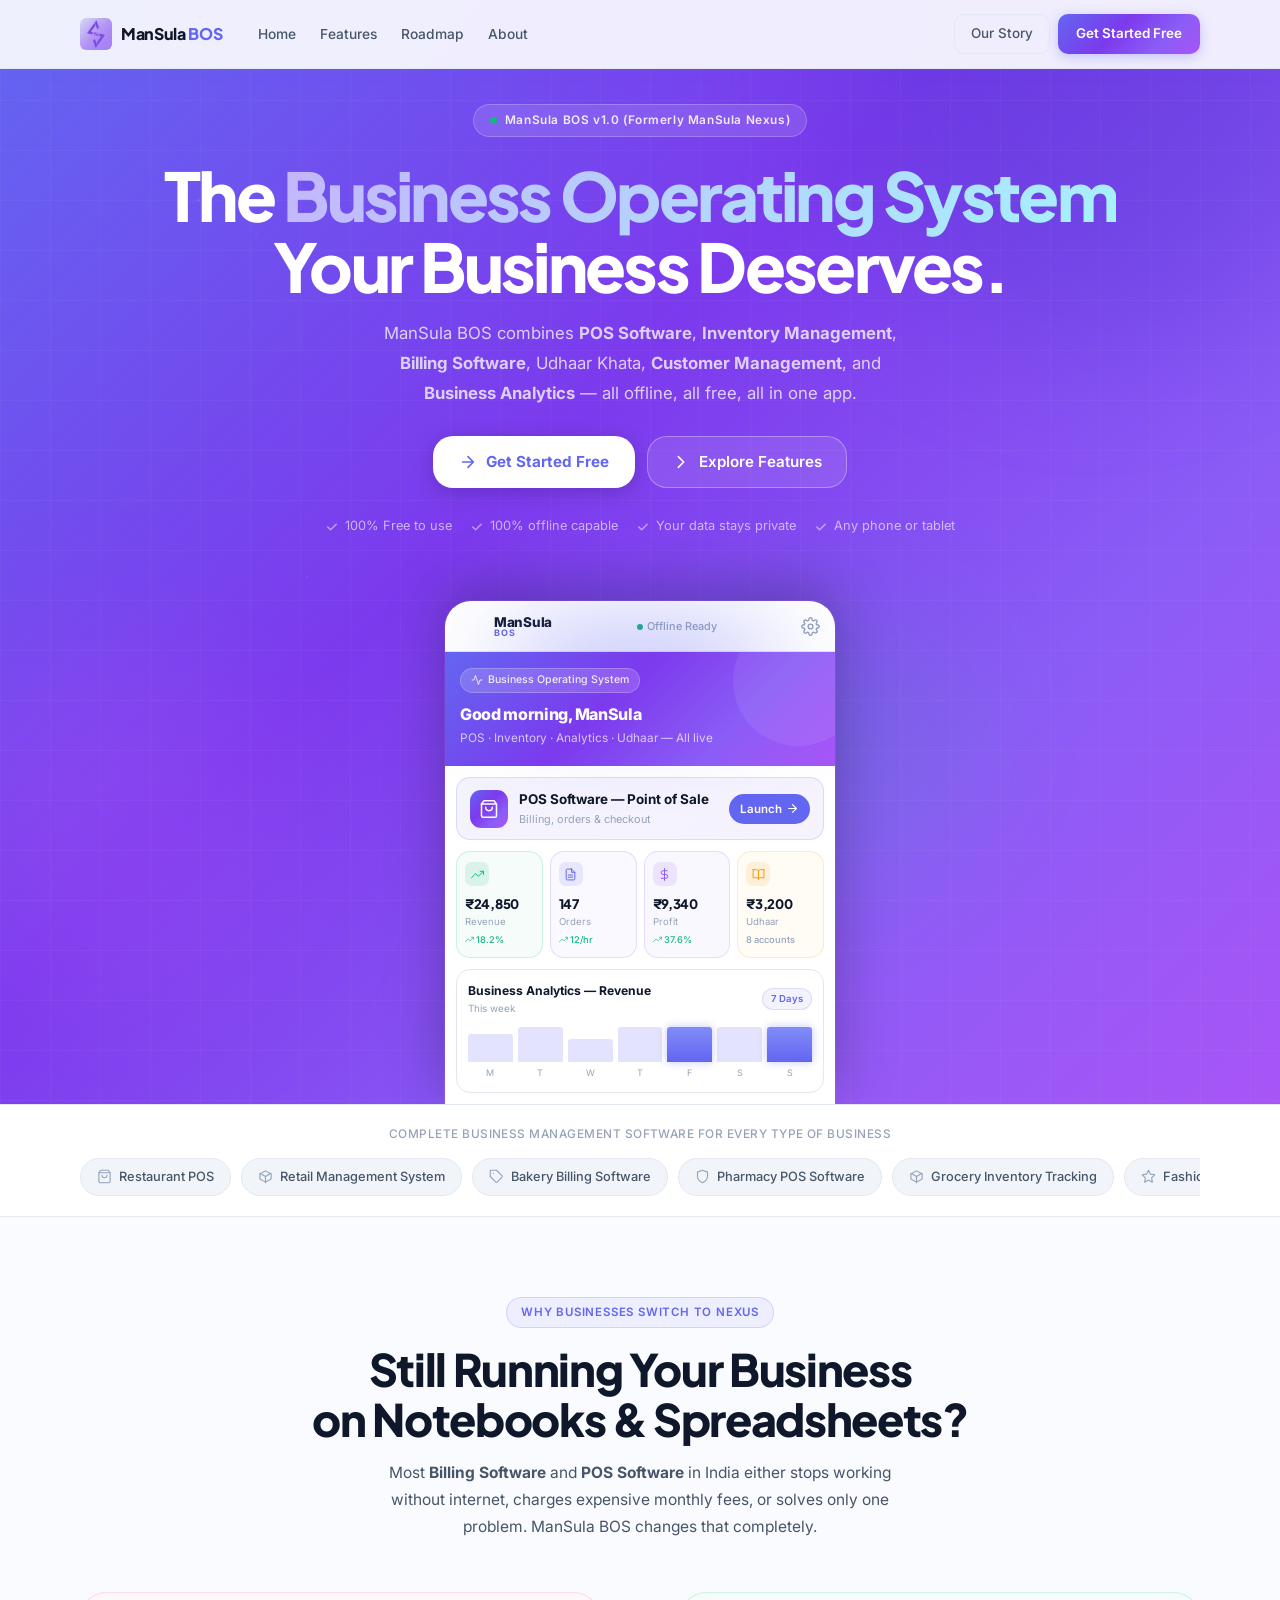
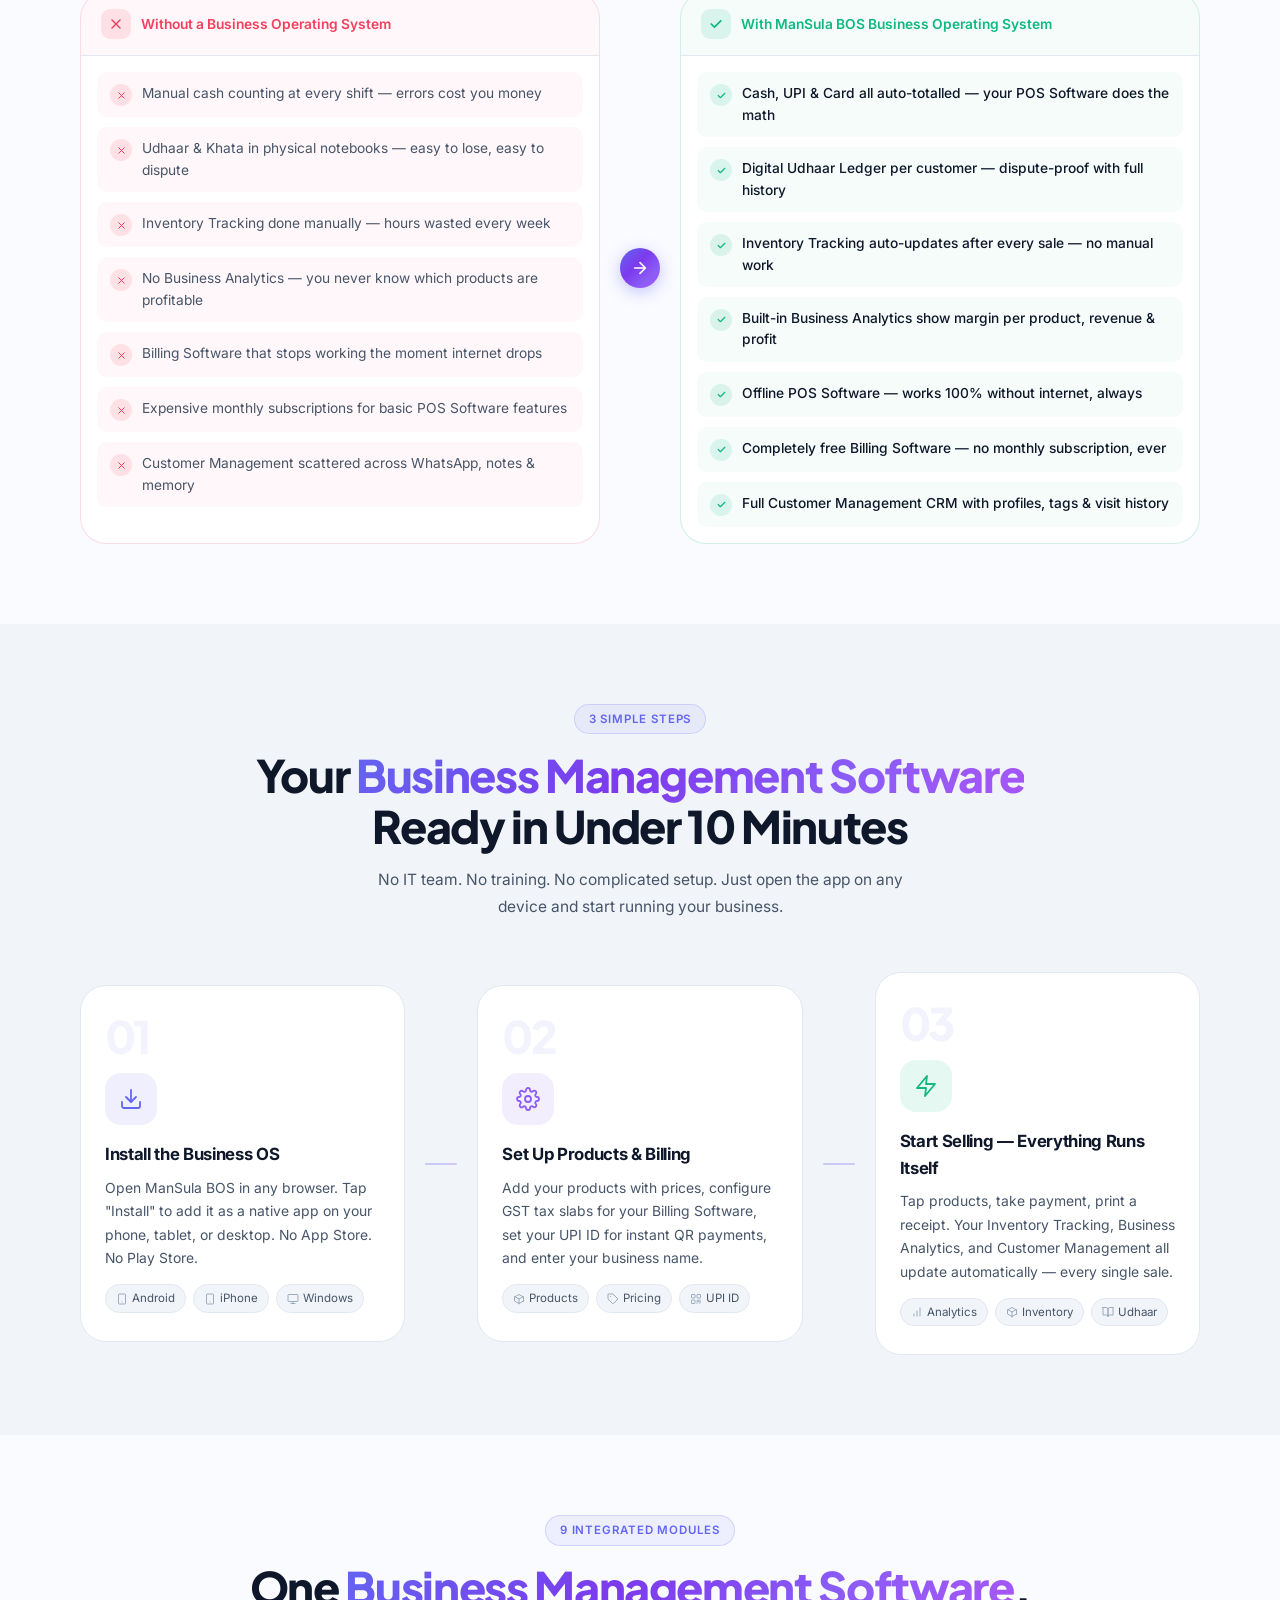
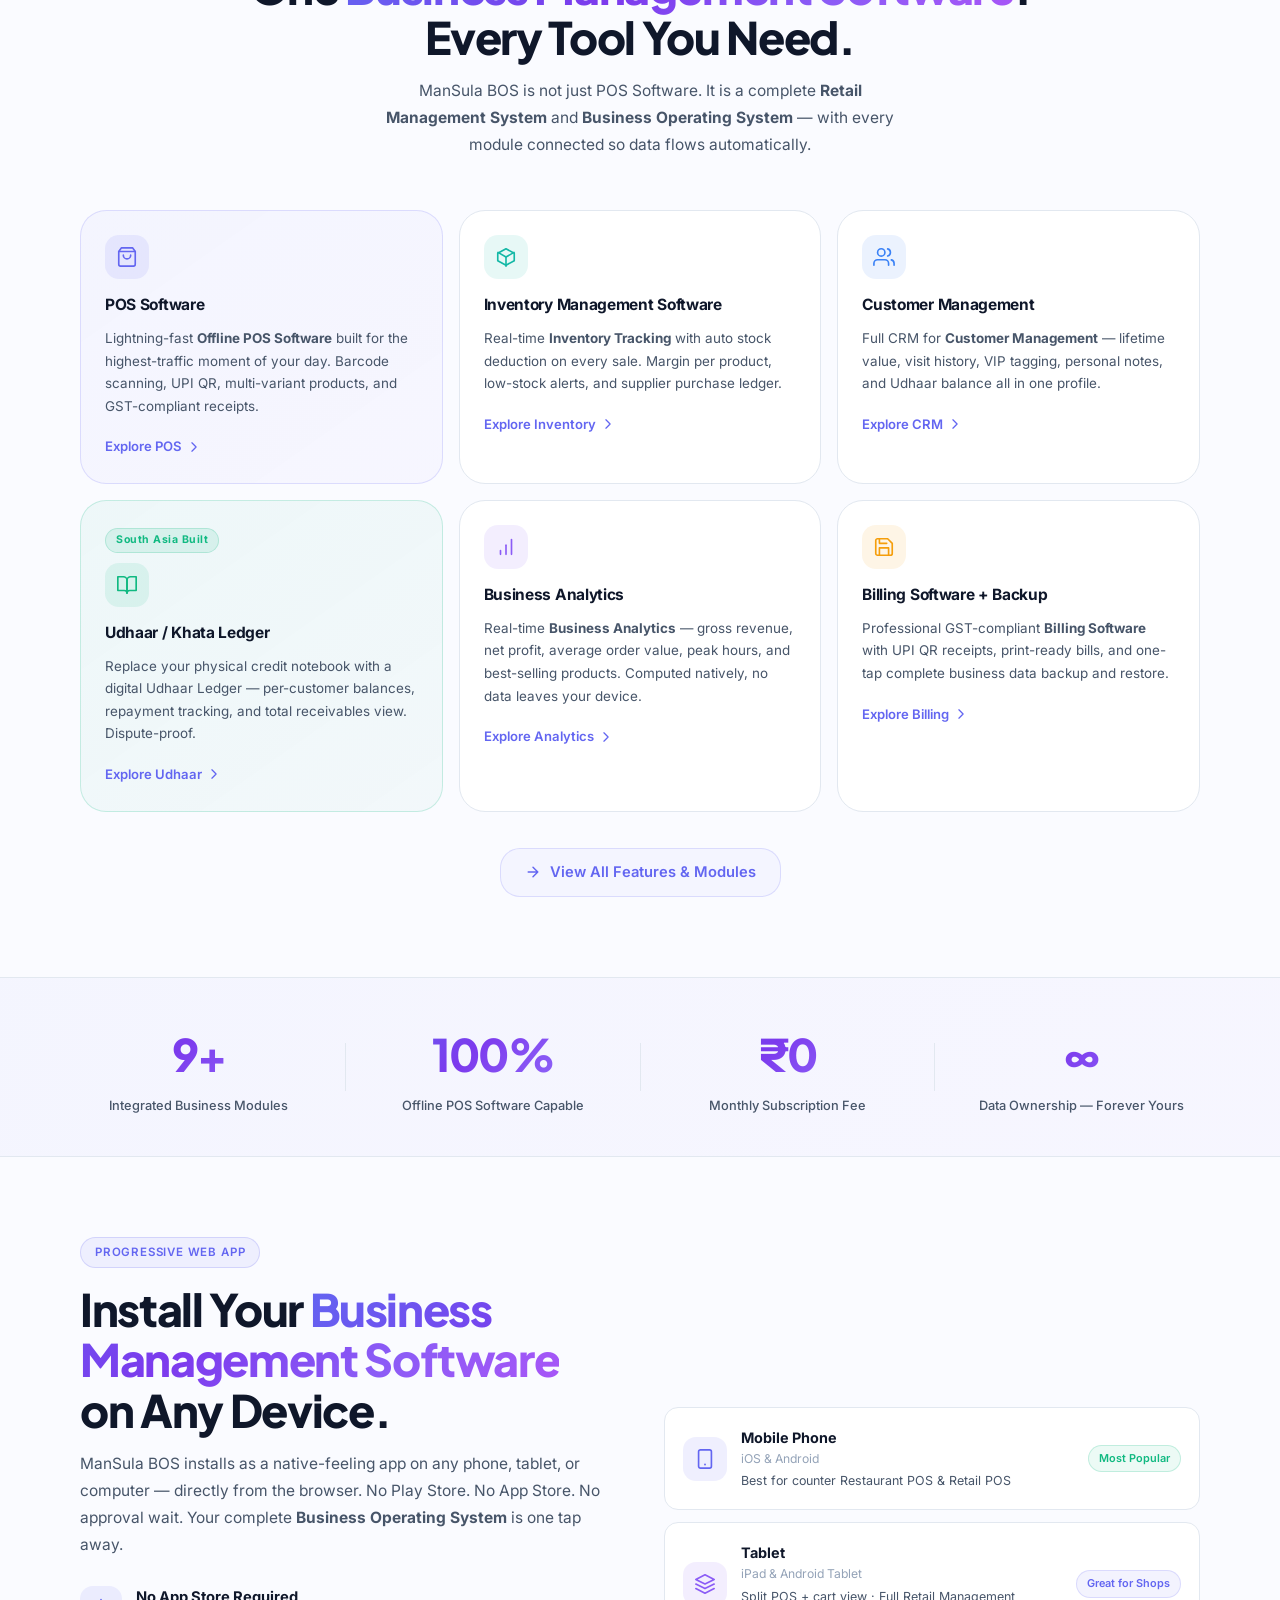
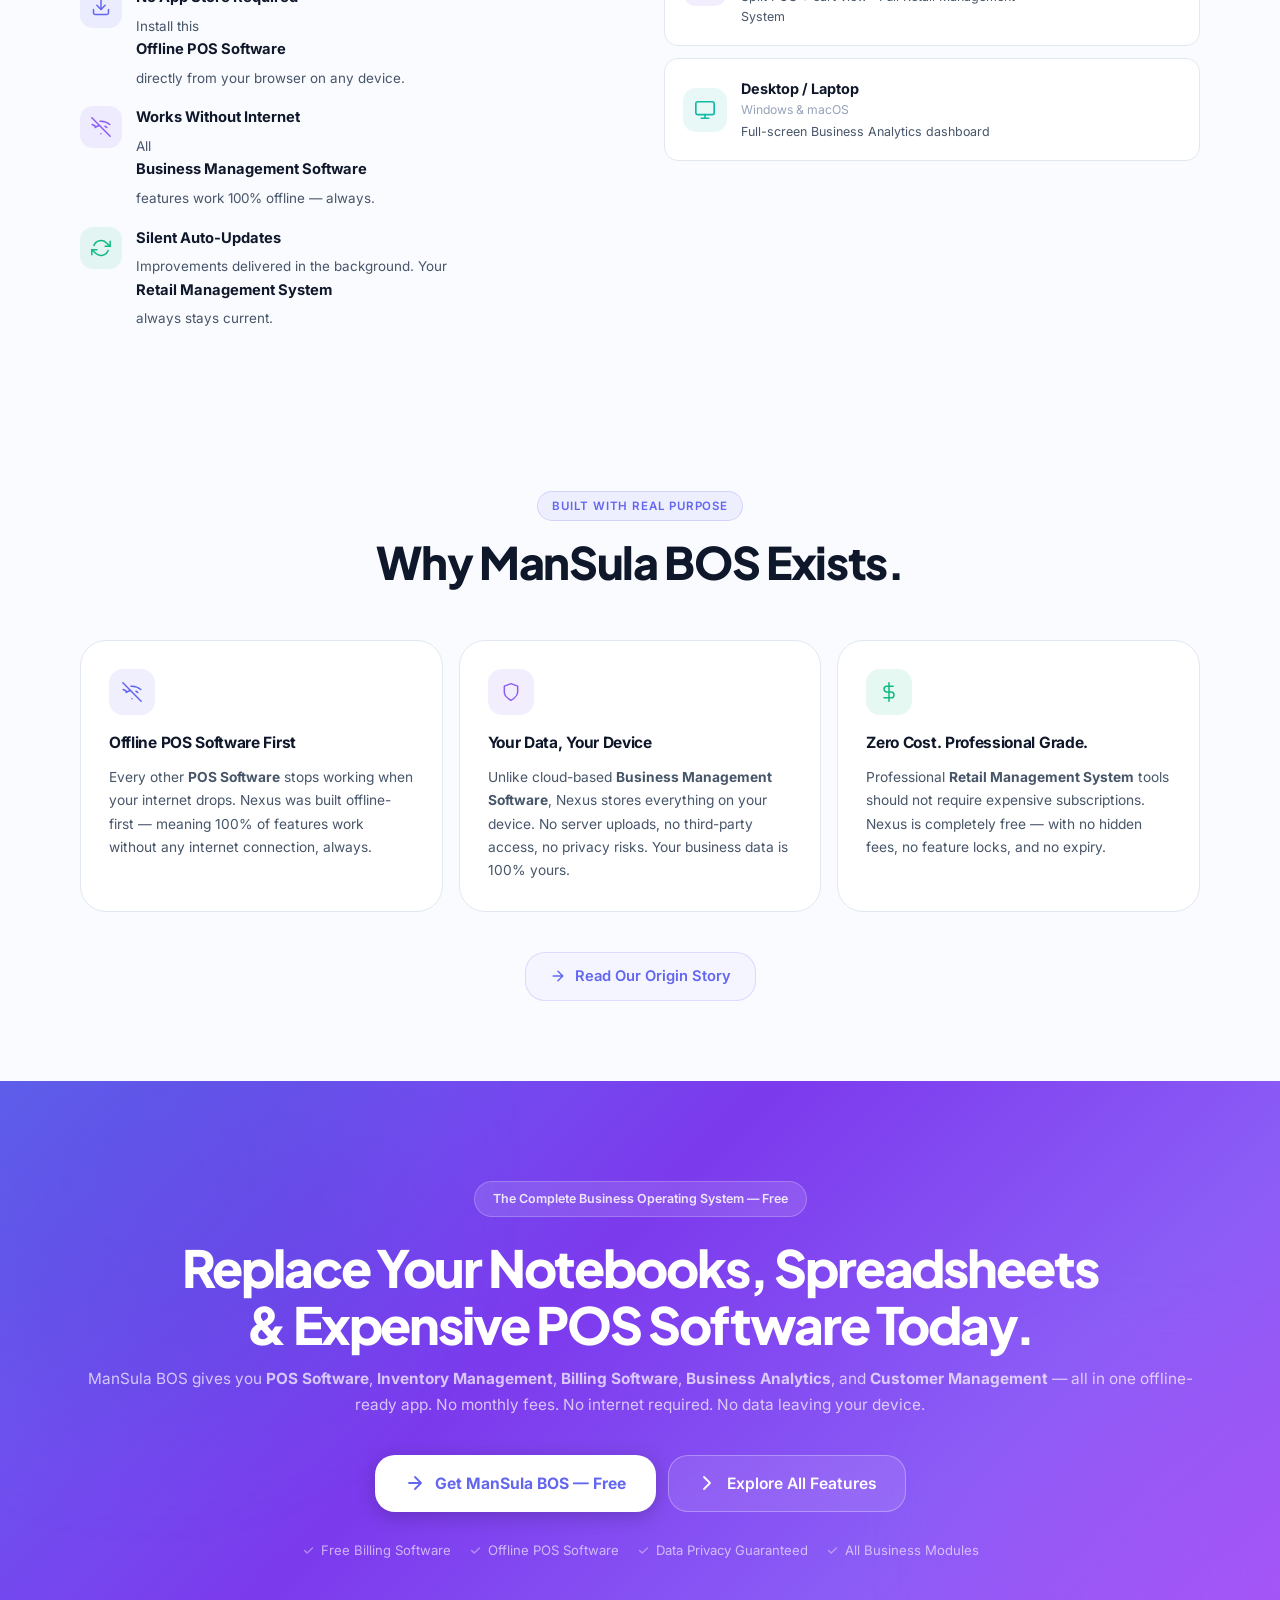
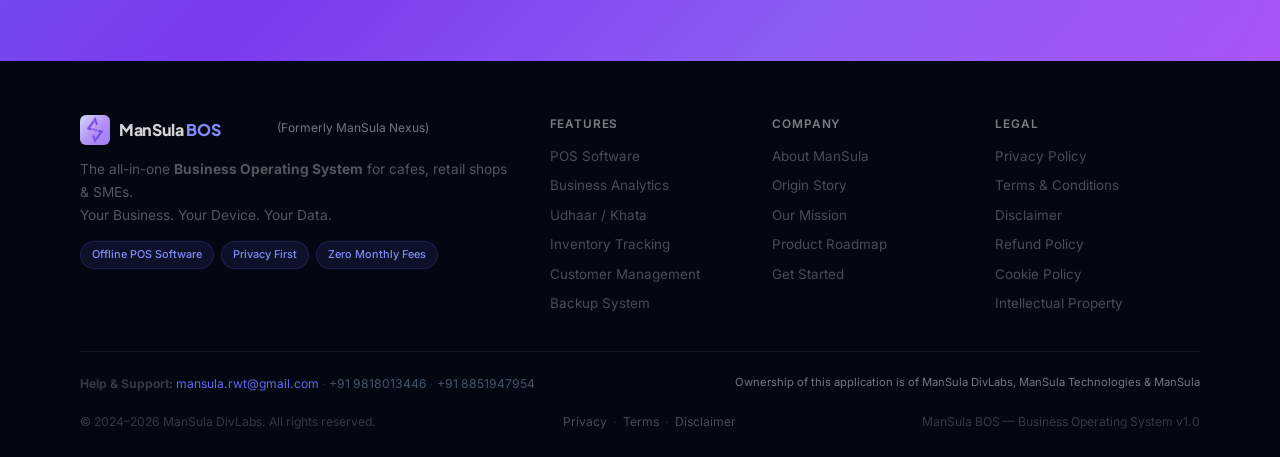
==== commit 7d46ed9c: "Update links and contact info" ====
--- a/index.html
+++ b/index.html
@@ -11,12 +11,12 @@
     content="ManSula BOS, MS BOS, ManSula Business Operating System, ManSula Business OS, ManSula Nexus, Business Operating System, POS Software, Inventory Management Software, Billing Software, Business Management Software, Offline POS Software, Retail Management System, Restaurant POS, Inventory Tracking, Customer Management, Business Analytics, Udhaar Khata, offline billing India" />
   <meta name="robots" content="index, follow" />
   <meta name="author" content="ManSula DivLabs" />
-  <link rel="canonical" href="https://mansulanexus.app/index.html" />
+  <link rel="canonical" href="https://mansulabos.netlify.app/index.html" />
   <meta property="og:title" content="ManSula BOS — Offline Business Operating System" />
   <meta property="og:description"
     content="The complete offline-first POS Software, Inventory Management, Billing & Business Analytics platform for SMEs. Free. Works without internet." />
   <meta property="og:type" content="website" />
-  <meta property="og:url" content="https://mansulanexus.app" />
+  <meta property="og:url" content="https://mansulabos.netlify.app" />
   <meta name="twitter:card" content="summary_large_image" />
   <meta name="twitter:title" content="ManSula BOS — Business Operating System" />
   <meta name="twitter:description"
@@ -38,7 +38,7 @@
     "offers": { "@type": "Offer", "price": "0", "priceCurrency": "INR" },
     "description": "ManSula BOS is an offline-first Business Operating System featuring POS Software, Inventory Management Software, Billing Software, Udhaar Khata Ledger, Customer Management, and Business Analytics for Indian SMEs, cafes, retail stores, and restaurants.",
     "featureList": ["Offline POS Software", "Inventory Management Software", "Billing Software", "Udhaar Khata Ledger", "Customer Management", "Business Analytics", "Retail Management System", "Restaurant POS"],
-    "url": "https://mansulanexus.app",
+    "url": "https://mansulabos.netlify.app",
     "publisher": { "@type": "Organization", "name": "ManSula DivLabs" }
   }
   </script>
@@ -707,7 +707,7 @@
           your device.</p>
         <div class="cta-btns">
           <button class="cta-btn-primary" id="ctaStart"
-            onclick="alert('ManSula BOS is launching soon! Check back for the live link.')">
+            onclick="window.open('https://mansula-bos.netlify.app/', '_blank')">
             <svg width="20" height="20">
               <use href="#ic-arrow-r" />
             </svg>
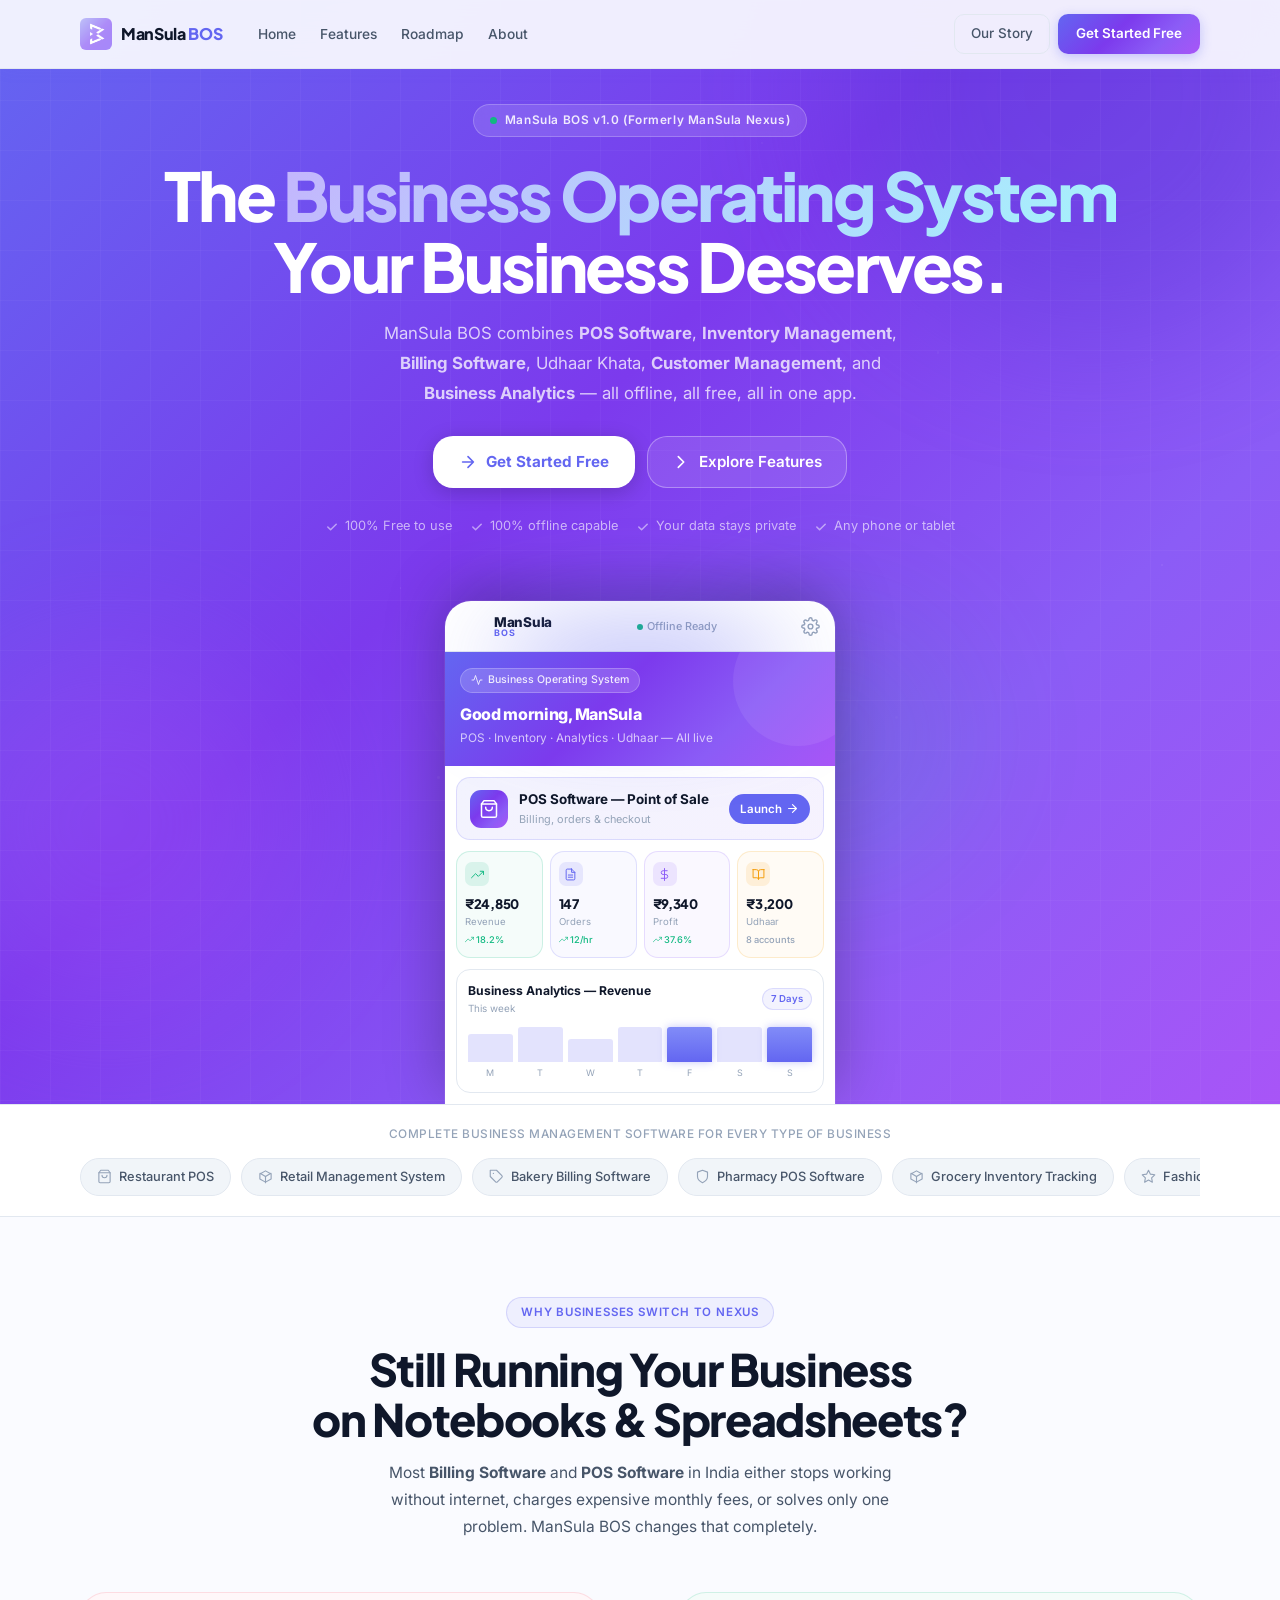
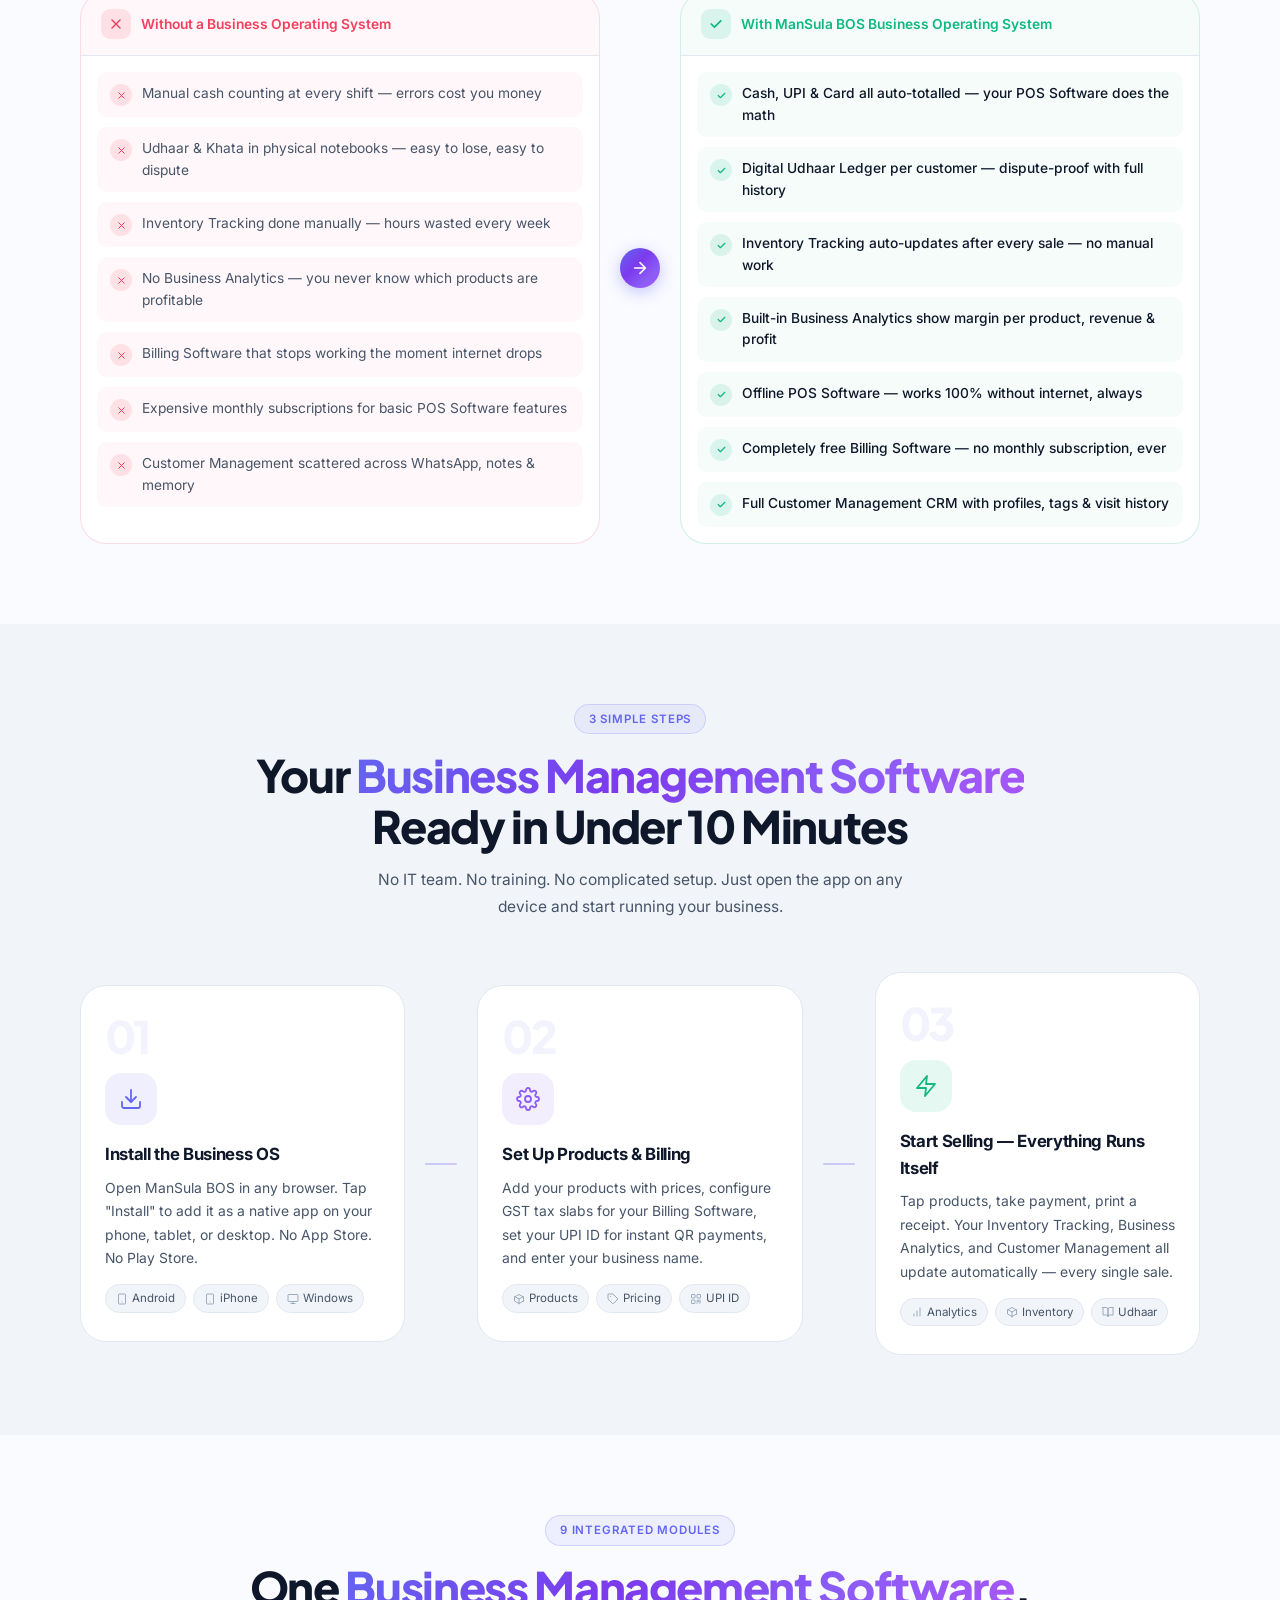
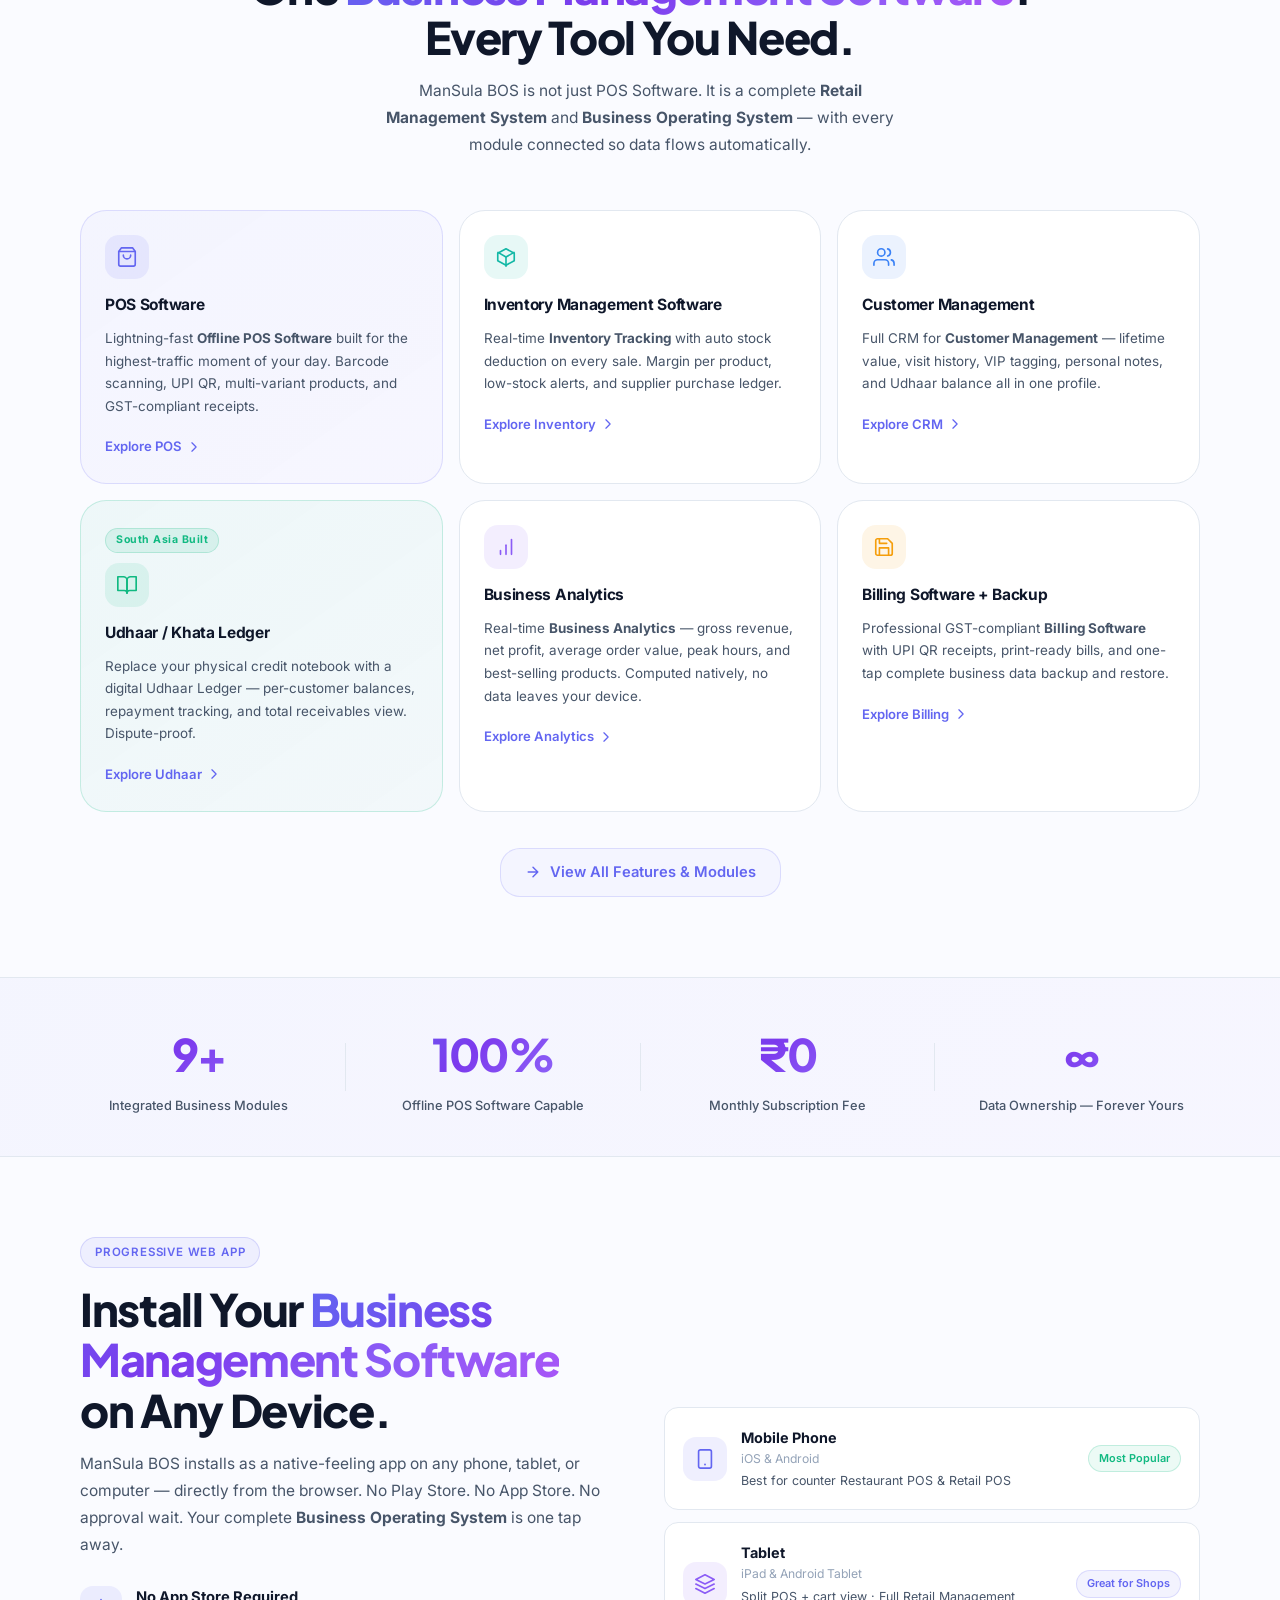
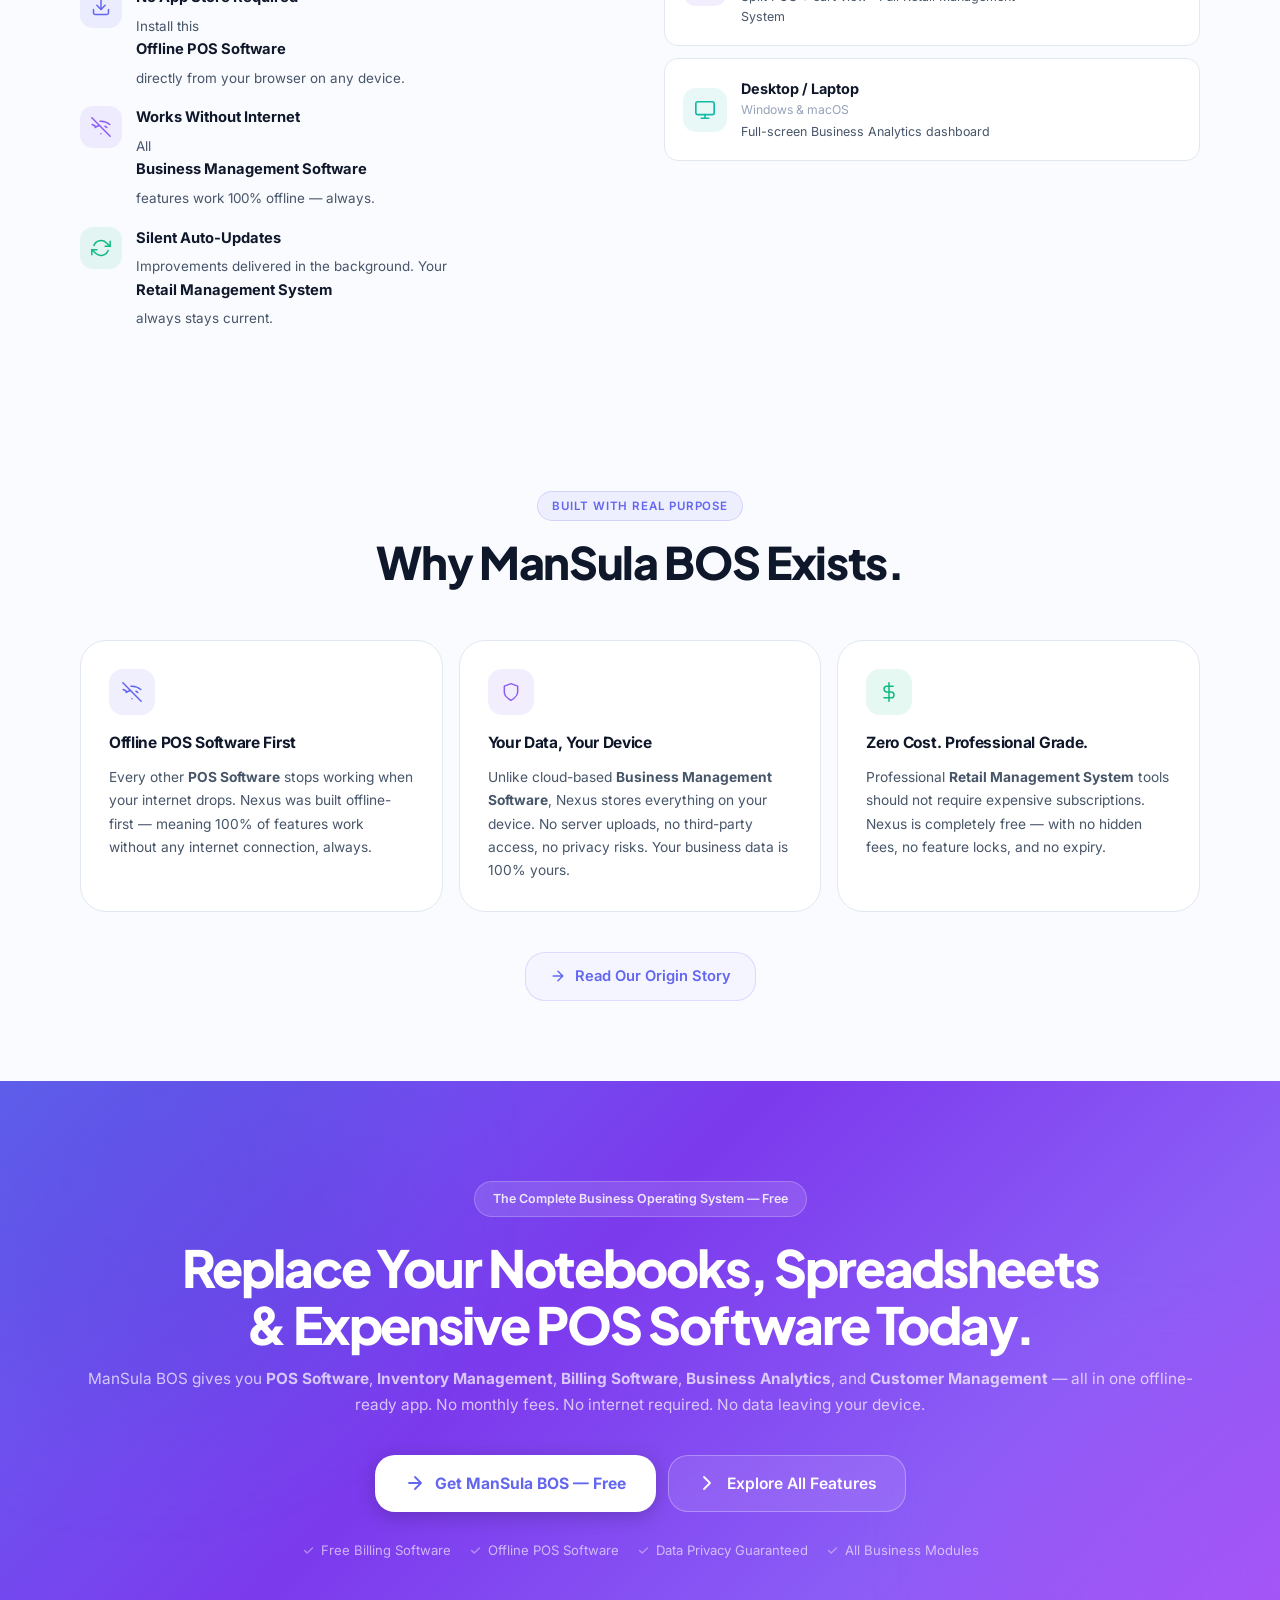
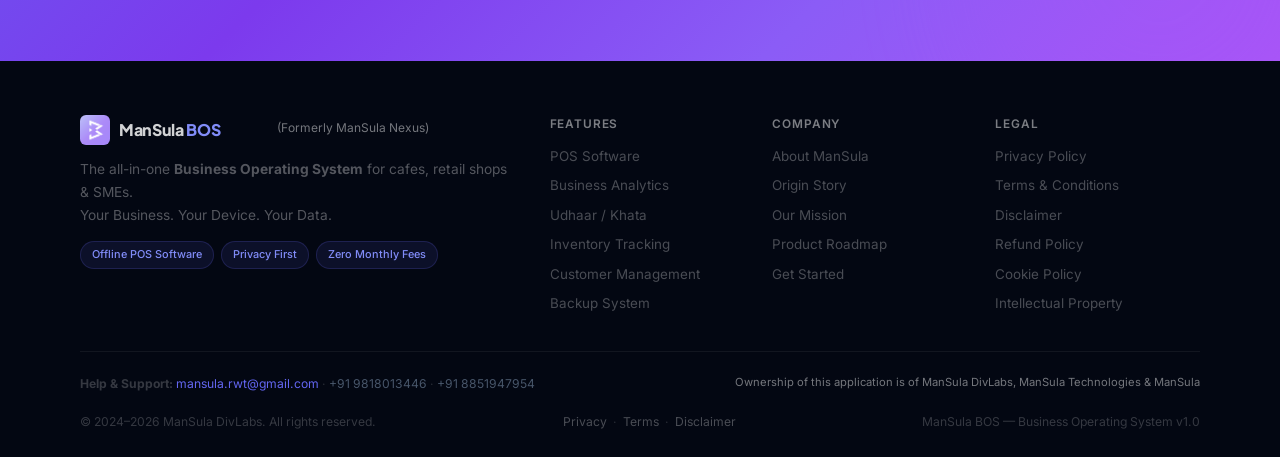
==== commit c5999900: "Add favicons and update logo" ====
--- a/index.html
+++ b/index.html
@@ -42,6 +42,13 @@
     "publisher": { "@type": "Organization", "name": "ManSula DivLabs" }
   }
   </script>
+
+  <link rel="icon" type="image/png" href="favicon/favicon-96x96.png" sizes="96x96" />
+  <link rel="icon" type="image/svg+xml" href="favicon/favicon.svg" />
+  <link rel="shortcut icon" href="favicon/favicon.ico" />
+  <link rel="apple-touch-icon" sizes="180x180" href="favicon/apple-touch-icon.png" />
+  <meta name="apple-mobile-web-app-title" content="ManSula BOS" />
+  <link rel="manifest" href="favicon/site.webmanifest" />
 </head>
 
 <body>
